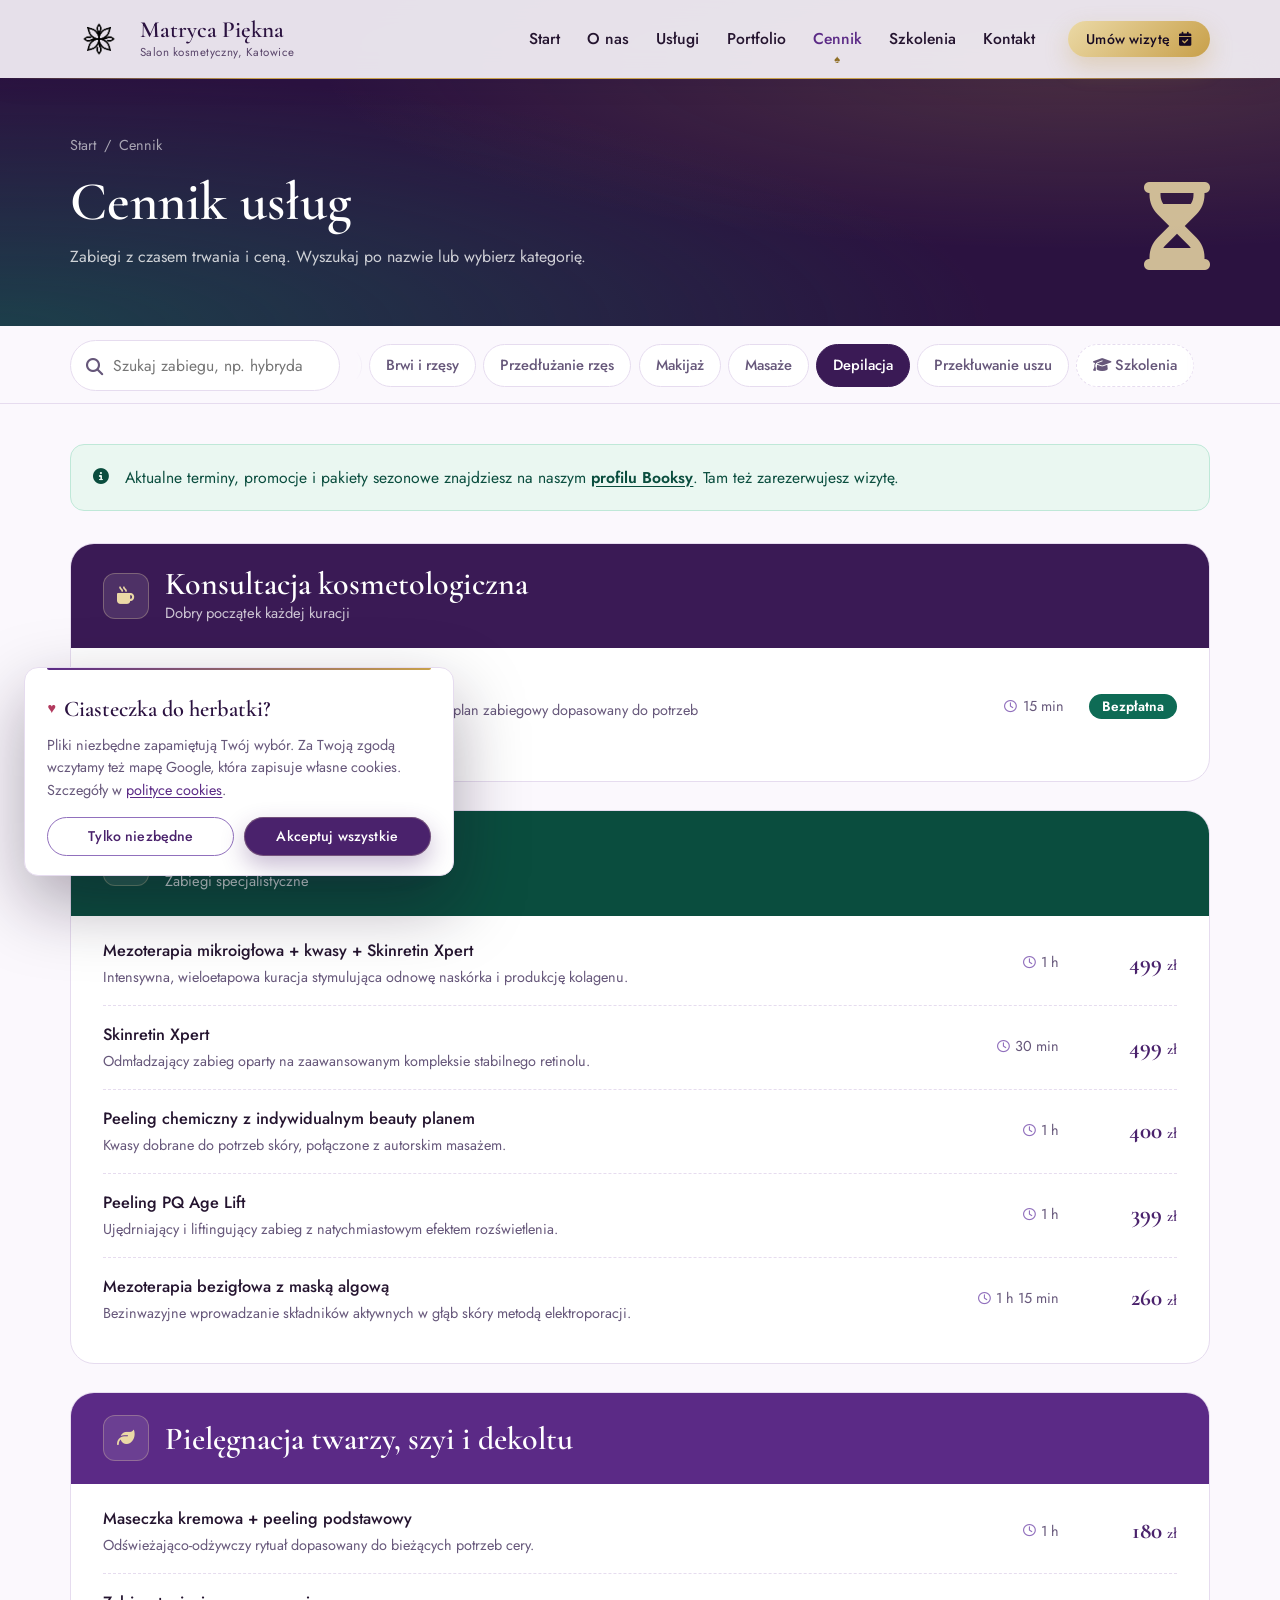
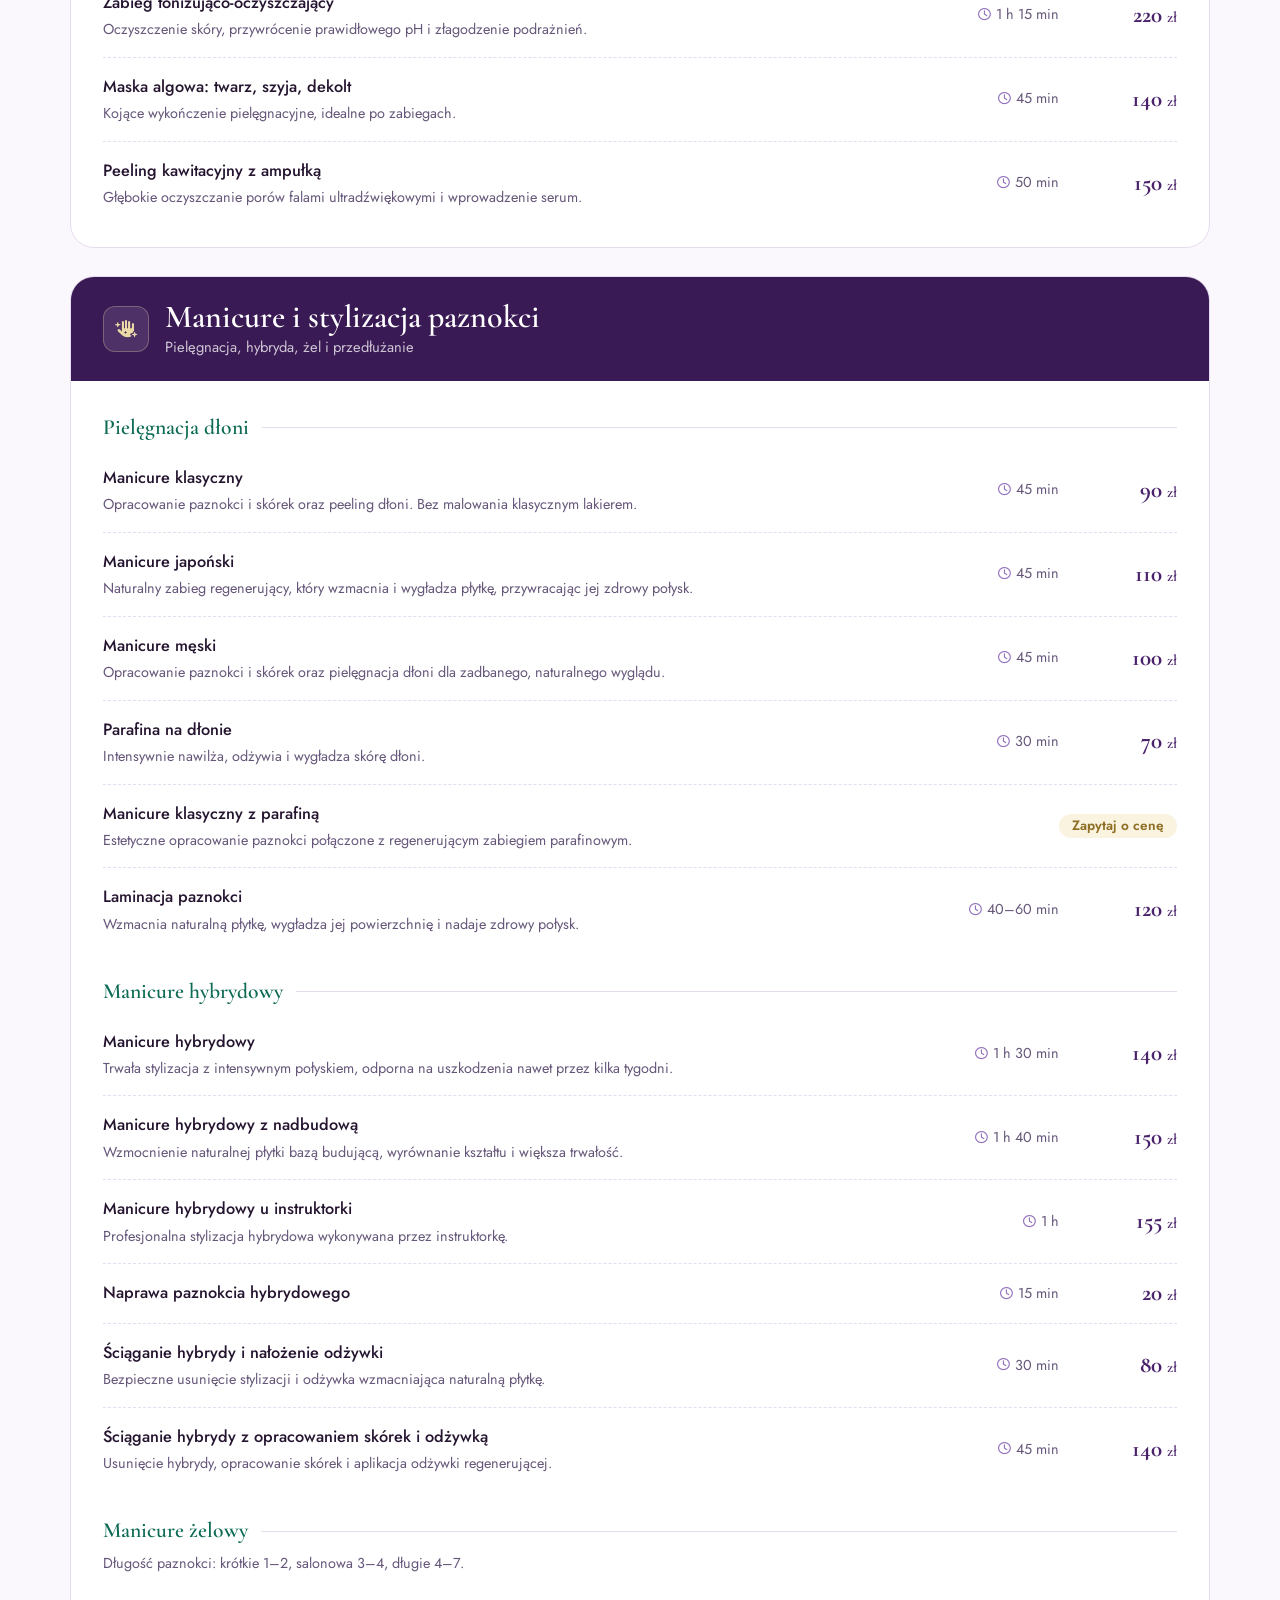
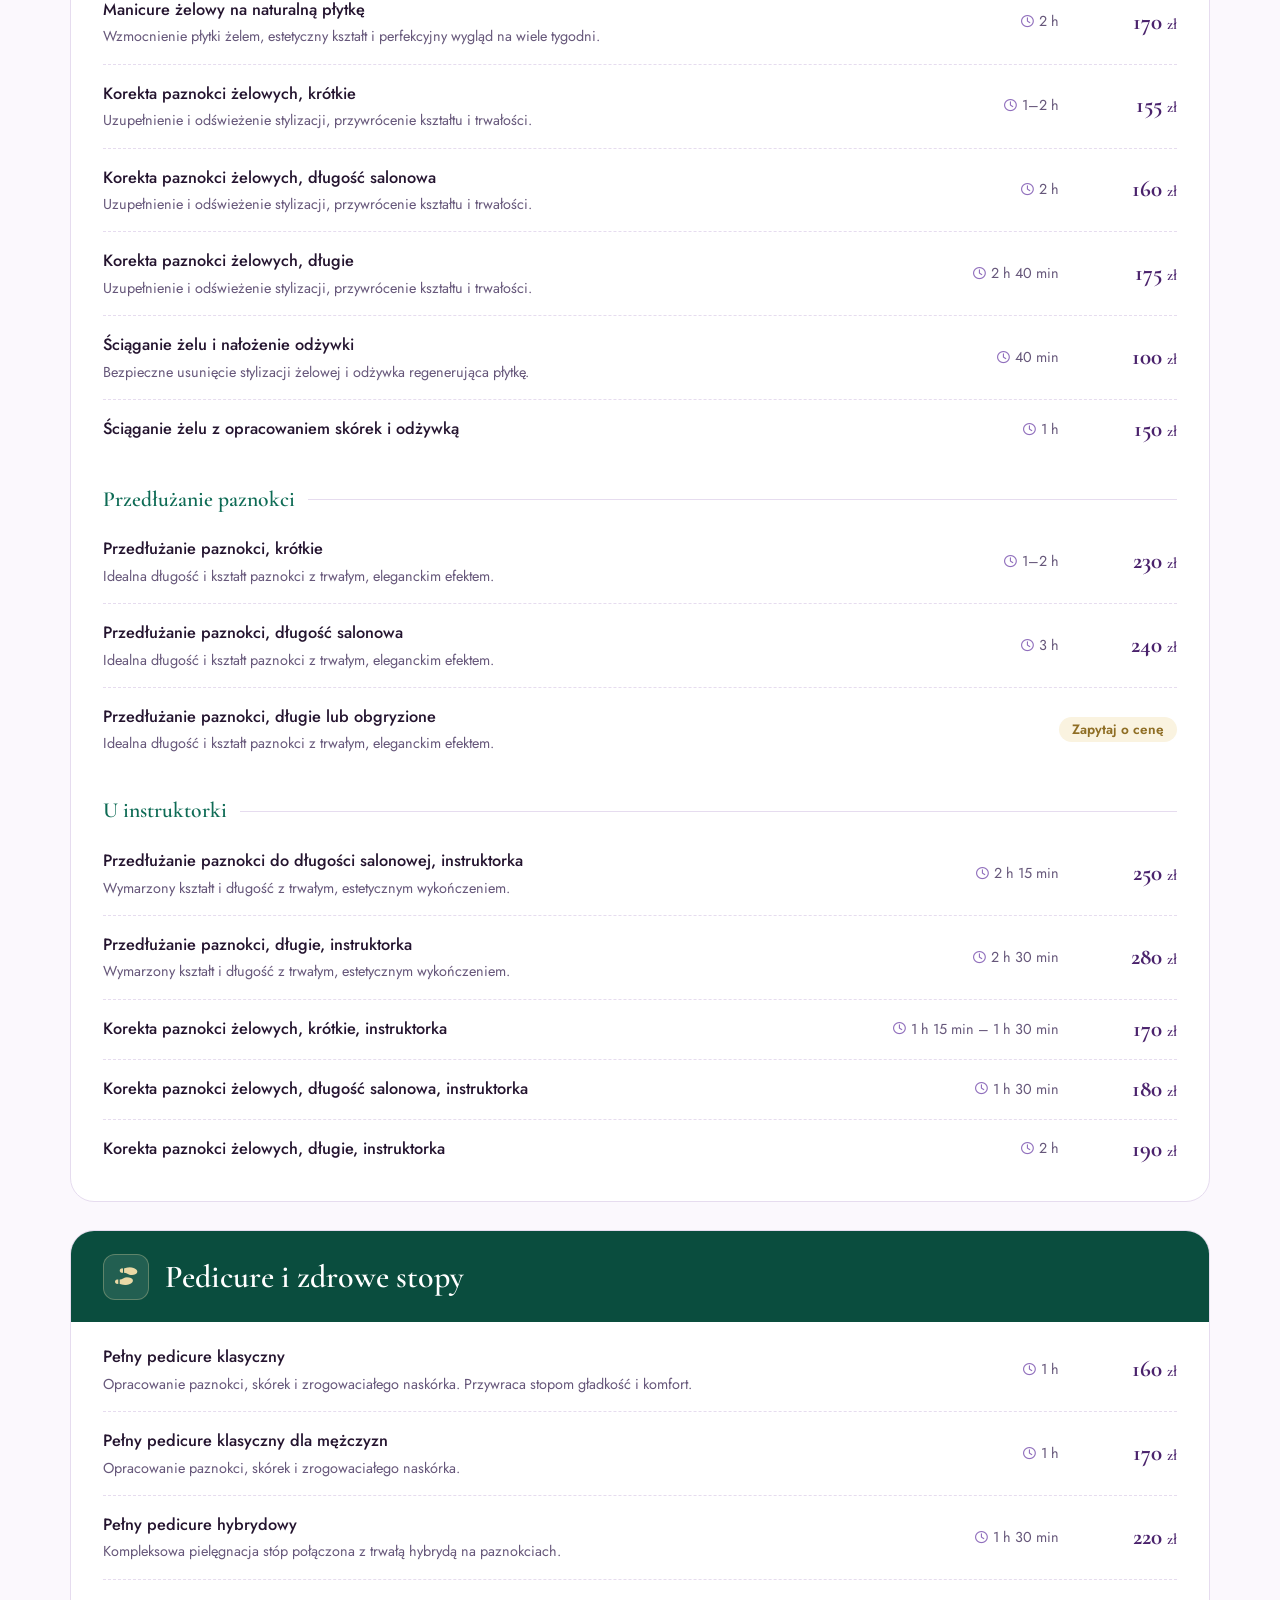
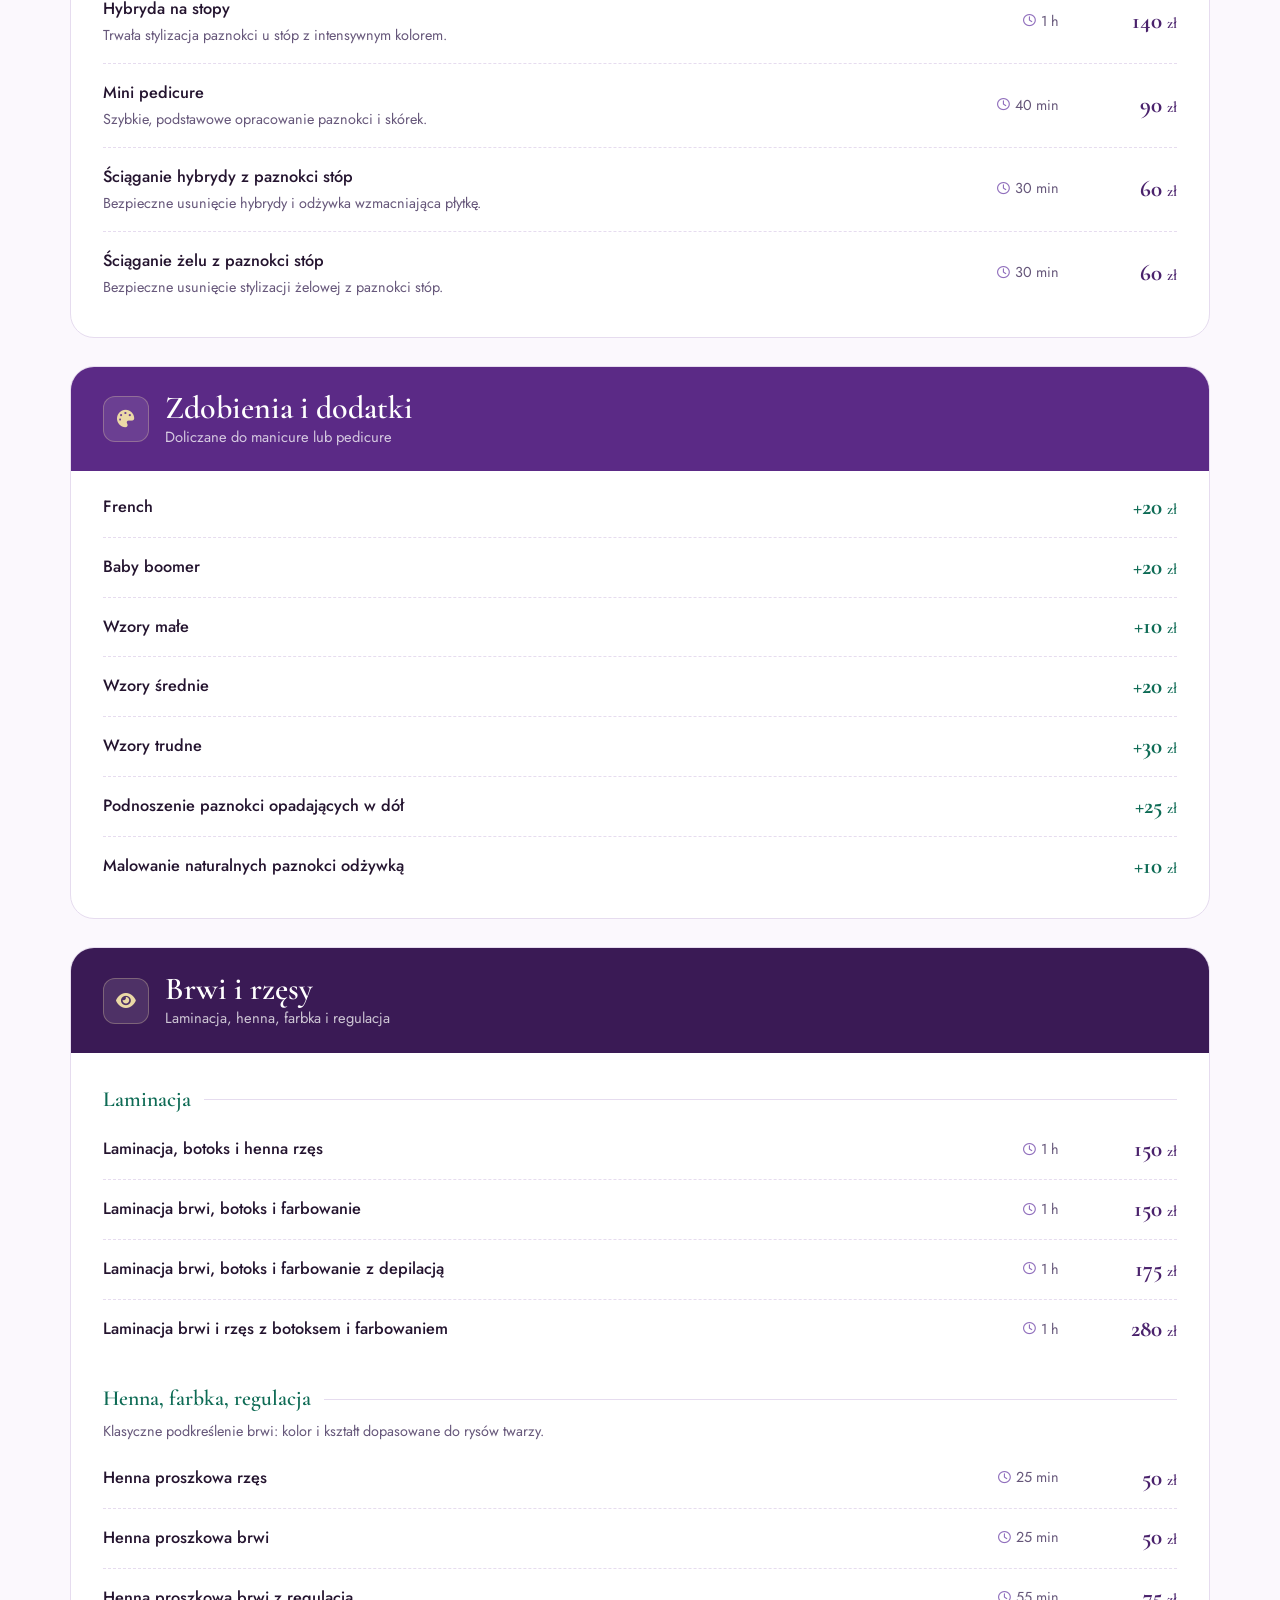
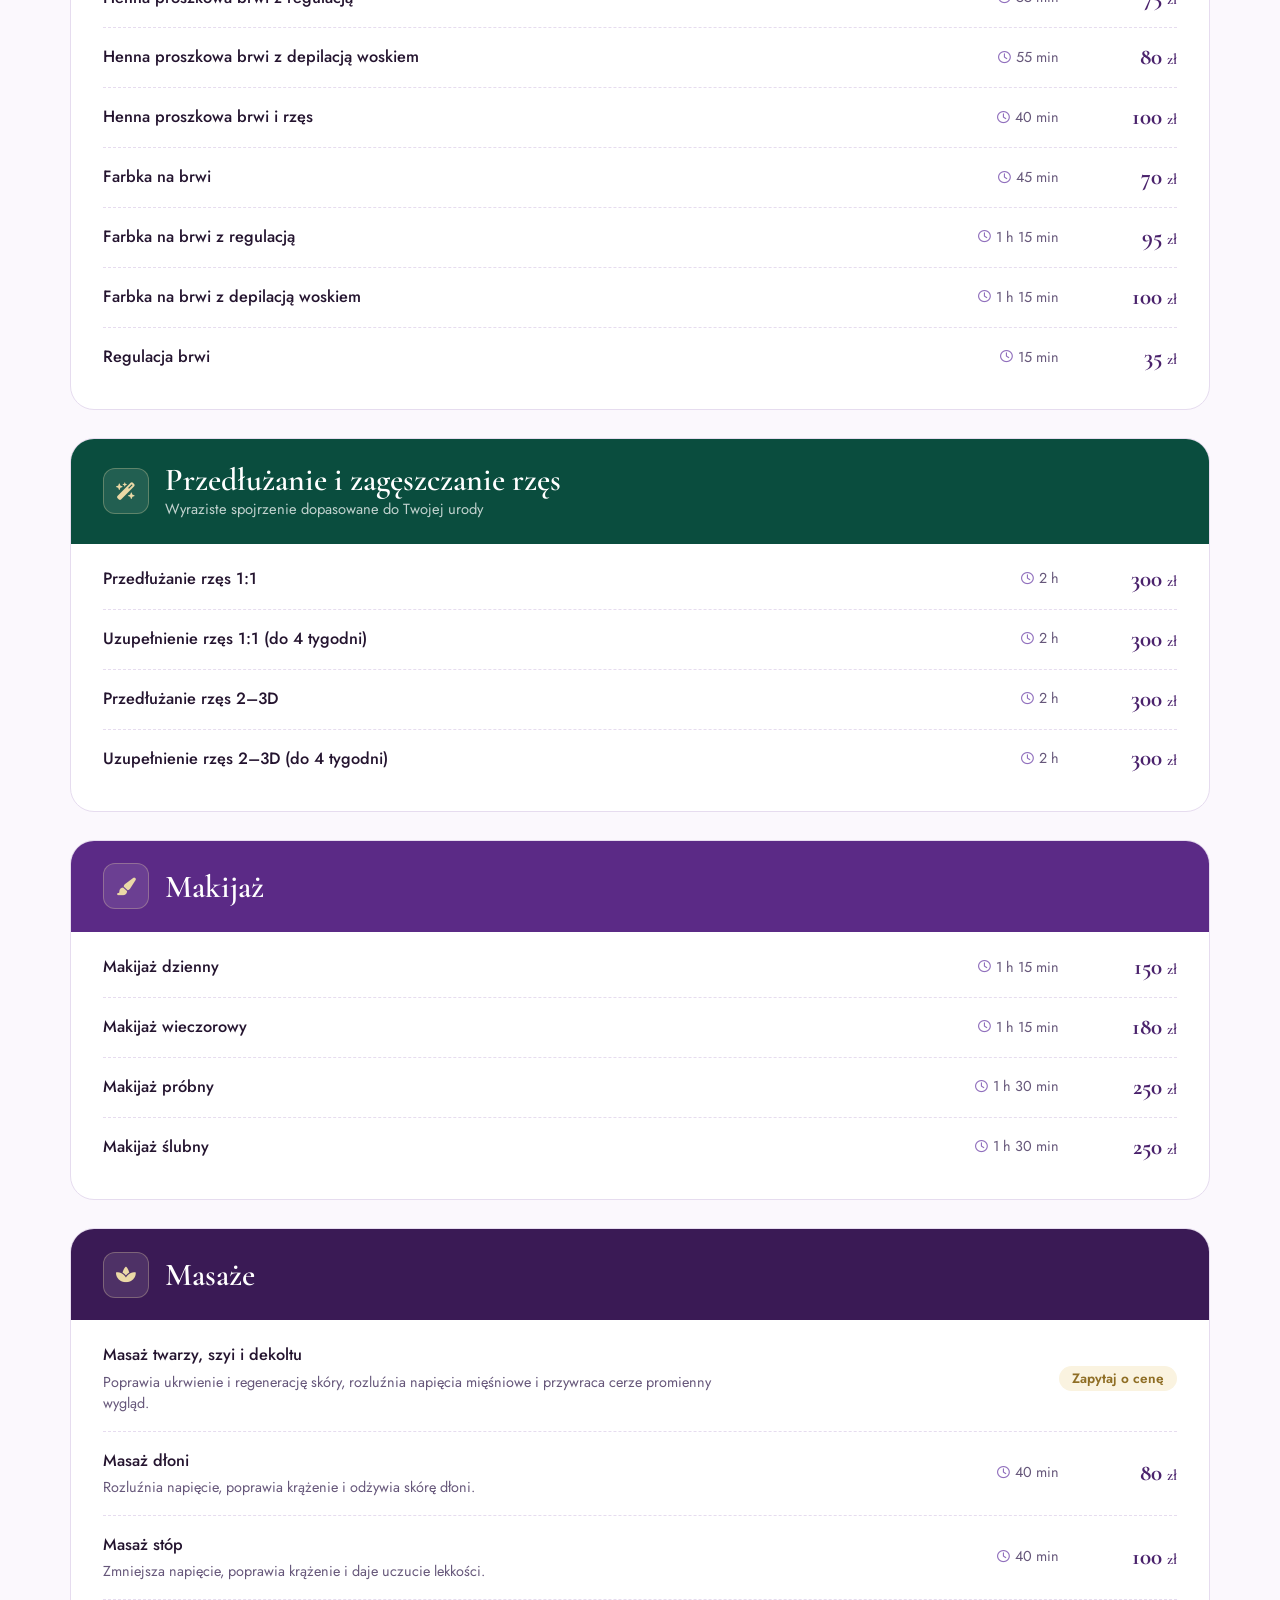
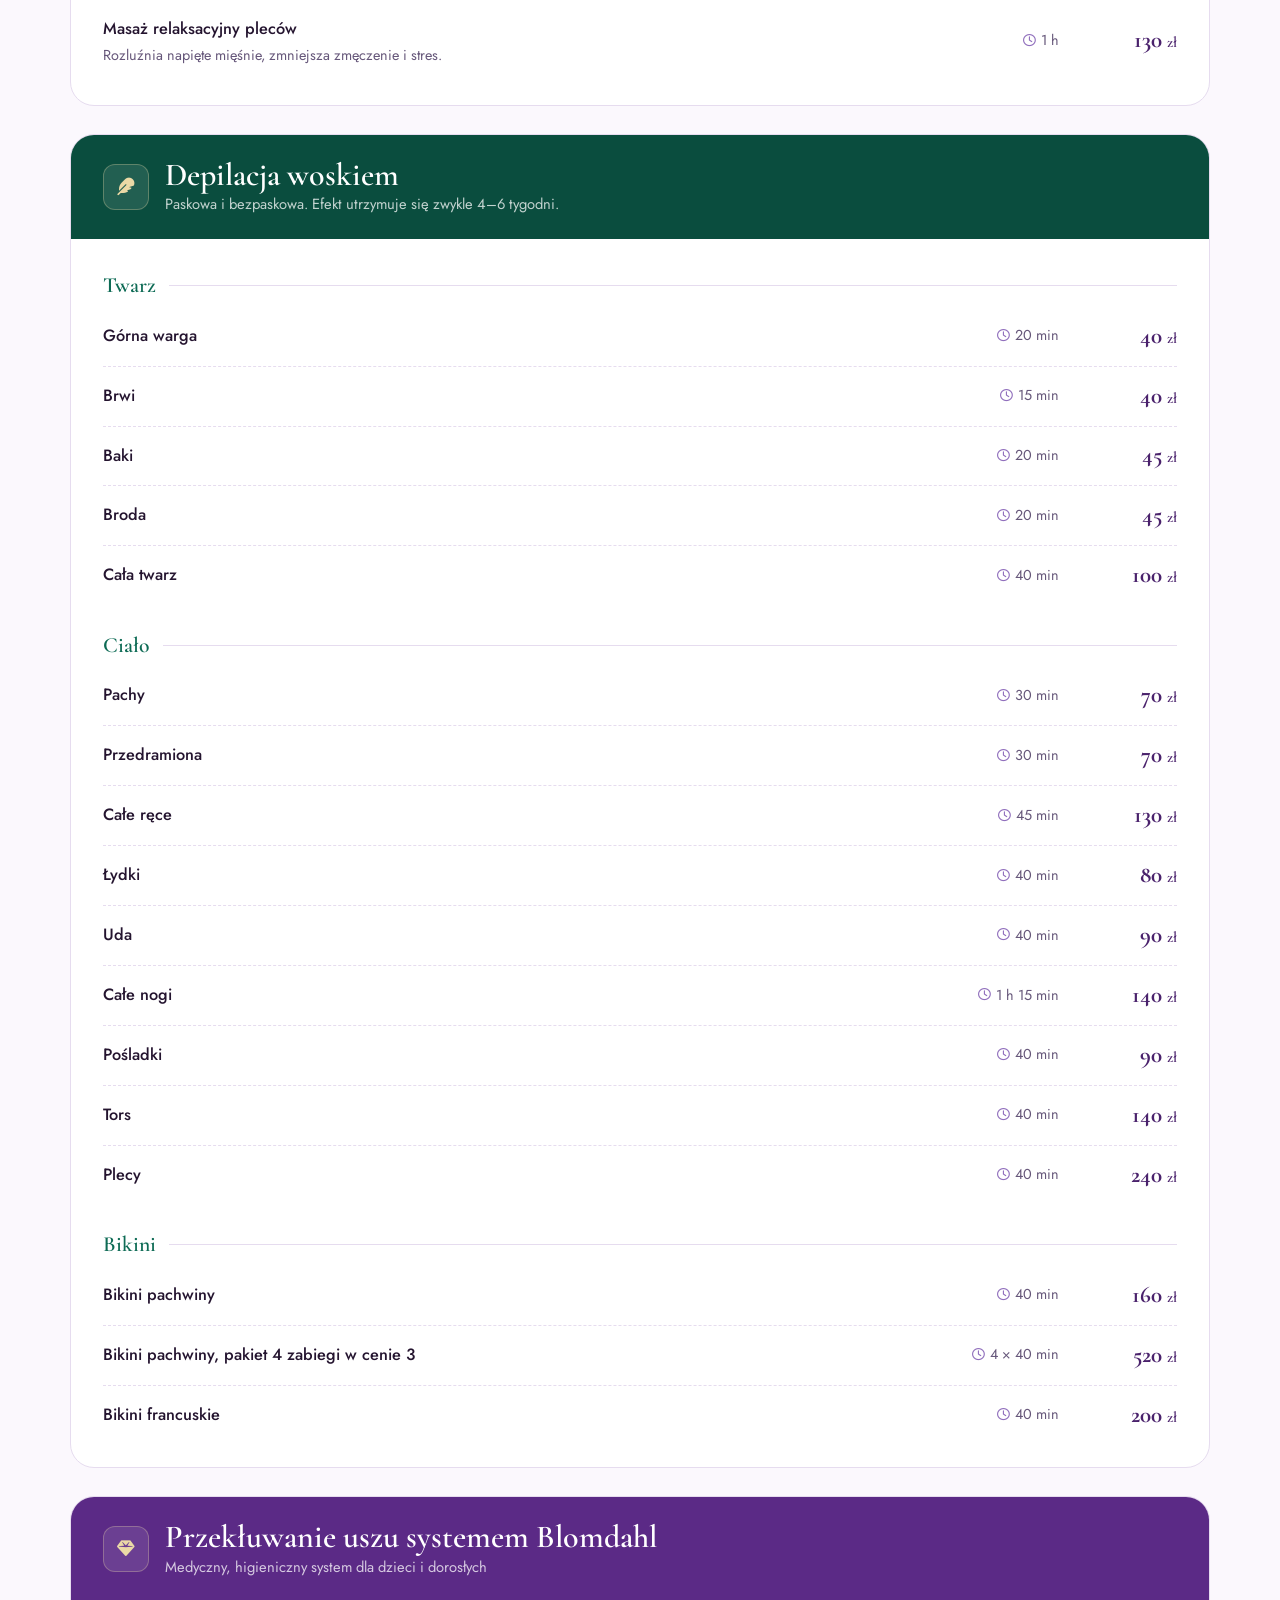
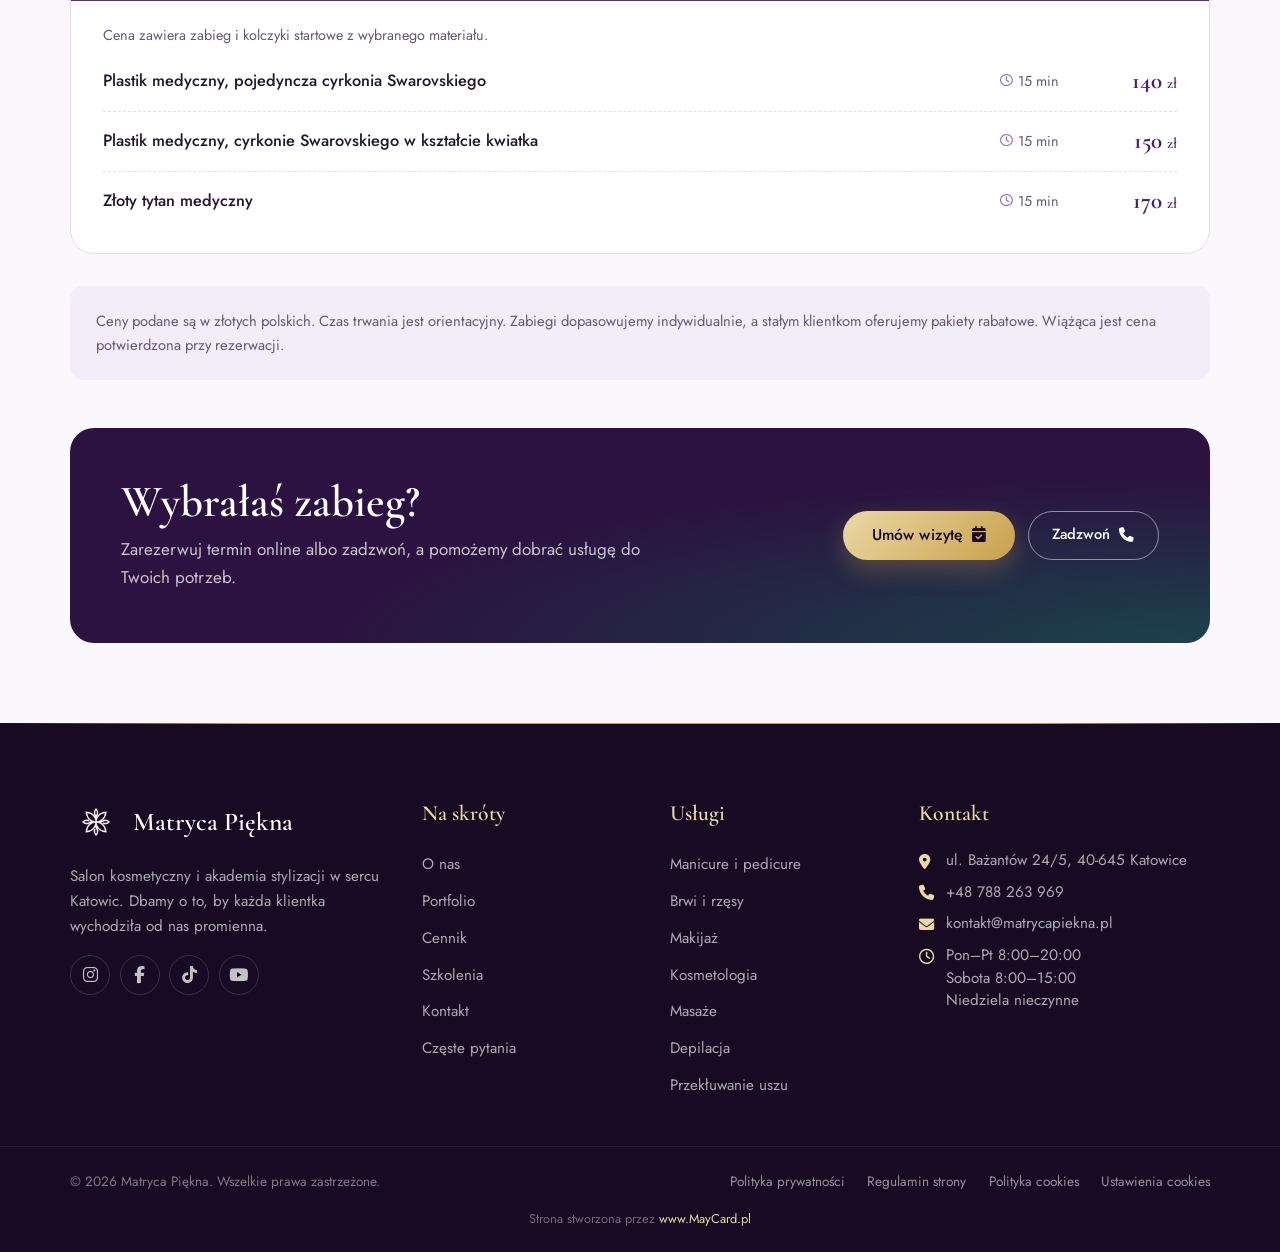
==== cennik.html @ a03ec47f "Add files via upload" ====
<!DOCTYPE html>
<html lang="pl">
<head>
  <meta charset="UTF-8">
  <meta name="viewport" content="width=device-width, initial-scale=1">
  <title>Cennik | Matryca Piękna, salon kosmetyczny Katowice</title>
  <meta name="description" content="Cennik Matrycy Piękna w Katowicach: manicure i pedicure, stylizacja paznokci, brwi i rzęsy, makijaż, kosmetologia, masaże, depilacja woskiem, przekłuwanie uszu Blomdahl.">
  <meta name="theme-color" content="#2b1240">

  <script>document.documentElement.classList.add('js');</script>

  <link rel="preconnect" href="https://fonts.googleapis.com">
  <link rel="preconnect" href="https://fonts.gstatic.com" crossorigin>
  <link href="https://fonts.googleapis.com/css2?family=Cormorant+Garamond:ital,wght@0,500;0,600;0,700;1,500;1,600&family=Jost:wght@400;500;600&display=swap" rel="stylesheet">
  <link rel="stylesheet" href="https://cdnjs.cloudflare.com/ajax/libs/font-awesome/6.5.1/css/all.min.css">
  <link rel="stylesheet" href="style.css">

  <link rel="icon" type="image/webp" href="wembp/logo_czarne_przegladarka.webp" media="(prefers-color-scheme: light)">
  <link rel="icon" type="image/webp" href="wembp/logo_biale_przegladarka.webp" media="(prefers-color-scheme: dark)">
</head>
<body class="page-inner">
  <a class="skip-link" href="#main">Przejdź do treści</a>

  <!-- ========== NAWIGACJA ========== -->
  <header class="site-header" id="siteHeader">
    <div class="nav">
      <a href="index.html" class="brand" aria-label="Matryca Piękna, strona główna">
        <span class="brand__logo">
          <img src="wembp/logo2.svg" alt="" class="logo-light" width="58" height="58">
          <img src="wembp/logo2_czarne.webp" alt="" class="logo-dark" width="58" height="58">
        </span>
        <span class="brand__name">Matryca Piękna<small>Salon kosmetyczny, Katowice</small></span>
      </a>

      <button class="nav-toggle" id="navToggle" type="button" aria-expanded="false" aria-controls="navMenu" aria-label="Otwórz menu">
        <span></span><span></span><span></span>
      </button>

      <nav class="nav-menu" id="navMenu" aria-label="Menu główne">
        <ul class="nav-links">
          <li><a href="index.html" class="nav-link">Start</a></li>
          <li><a href="index.html#about" class="nav-link">O nas</a></li>
          <li><a href="index.html#services" class="nav-link">Usługi</a></li>
          <li><a href="index.html#portfolio" class="nav-link">Portfolio</a></li>
          <li><a href="cennik.html" class="nav-link is-active" aria-current="page">Cennik</a></li>
          <li><a href="szkolenia.html" class="nav-link">Szkolenia</a></li>
          <li><a href="kontakt.html" class="nav-link">Kontakt</a></li>
        </ul>
        <a href="https://booksy.com/pl-pl/234844_matryca-piekna_salon-kosmetyczny_11597_katowice" target="_blank" rel="noopener" class="btn btn--gold btn--sm nav-cta">Umów wizytę <i class="fa-solid fa-calendar-check" aria-hidden="true"></i></a>
        <div class="nav-menu__extra">
          <p class="open-status open-status--menu" data-open-status aria-live="polite">Sprawdzam godziny otwarcia…</p>
          <p><i class="fa-regular fa-clock" aria-hidden="true"></i>Pon–Pt 8:00–20:00, sob. 8:00–15:00</p>
          <p><i class="fa-solid fa-phone" aria-hidden="true"></i><a href="tel:+48788263969">+48 788 263 969</a></p>
        </div>
      </nav>
    </div>
  </header>

  <main id="main">
    <!-- ========== NAGŁÓWEK ========== -->
    <section class="page-hero">
      <div class="container page-hero__inner">
        <div>
          <nav class="breadcrumbs" aria-label="Okruszki">
            <a href="index.html">Start</a><span aria-hidden="true">/</span><span>Cennik</span>
          </nav>
          <h1>Cennik usług</h1>
          <p>Zabiegi z czasem trwania i ceną. Wyszukaj po nazwie lub wybierz kategorię.</p>
        </div>
        <i class="fa-solid fa-hourglass-half page-hero__icon" aria-hidden="true"></i>
      </div>
    </section>

    <!-- ========== PASEK: WYSZUKIWARKA + KATEGORIE ========== -->
    <div class="price-toolbar">
      <div class="container price-toolbar__inner">
        <div class="price-search">
          <i class="fa-solid fa-magnifying-glass" aria-hidden="true"></i>
          <label for="priceSearch" class="visually-hidden">Szukaj zabiegu</label>
          <input type="search" id="priceSearch" placeholder="Szukaj zabiegu, np. hybryda" autocomplete="off">
        </div>
        <nav class="category-pills" aria-label="Kategorie cennika">
          <a href="#konsultacja" class="category-pill">Konsultacja</a>
          <a href="#kosmetologia" class="category-pill">Kosmetologia</a>
          <a href="#twarz" class="category-pill">Pielęgnacja twarzy</a>
          <a href="#manicure" class="category-pill">Manicure</a>
          <a href="#pedicure" class="category-pill">Pedicure</a>
          <a href="#dodatki" class="category-pill">Zdobienia</a>
          <a href="#lamination" class="category-pill">Brwi i rzęsy</a>
          <a href="#rzesy" class="category-pill">Przedłużanie rzęs</a>
          <a href="#makeup" class="category-pill">Makijaż</a>
          <a href="#spa" class="category-pill">Masaże</a>
          <a href="#depilation" class="category-pill">Depilacja</a>
          <a href="#piercing" class="category-pill">Przekłuwanie uszu</a>
          <a href="szkolenia.html" class="category-pill category-pill--link"><i class="fa-solid fa-graduation-cap" aria-hidden="true"></i> Szkolenia</a>
        </nav>
      </div>
    </div>

    <div class="container price-layout" data-pricelist>
      <p class="notice">
        <i class="fa-solid fa-circle-info" aria-hidden="true"></i>
        <span>Aktualne terminy, promocje i pakiety sezonowe znajdziesz na naszym <a href="https://booksy.com/pl-pl/234844_matryca-piekna_salon-kosmetyczny_11597_katowice" target="_blank" rel="noopener">profilu Booksy</a>. Tam też zarezerwujesz wizytę.</span>
      </p>

      <p class="price-results" id="priceResults" aria-live="polite" hidden></p>

      <!-- ── Konsultacja ── -->
      <section class="price-section" id="konsultacja" aria-labelledby="h-konsultacja">
        <header class="price-section__head">
          <span class="price-section__icon"><i class="fa-solid fa-mug-hot" aria-hidden="true"></i></span>
          <div>
            <h2 class="price-section__title" id="h-konsultacja">Konsultacja kosmetologiczna</h2>
            <p class="price-section__lead">Dobry początek każdej kuracji</p>
          </div>
        </header>
        <div class="price-section__body">
          <ul class="price-group">
            <li class="price-row">
              <div class="price-row__main">
                <p class="price-row__name">Konsultacja kosmetologiczna</p>
                <p class="price-row__desc">Indywidualna analiza skóry, dobór pielęgnacji domowej i plan zabiegowy dopasowany do potrzeb Twojej cery.</p>
              </div>
              <span class="price-row__time"><i class="fa-regular fa-clock" aria-hidden="true"></i>15 min</span>
              <span class="price-row__price price-row__price--free">Bezpłatna</span>
            </li>
          </ul>
        </div>
      </section>

      <!-- ── Kosmetologia (przeniesione z pricelist.html — sprawdź ceny) ── -->
      <section class="price-section" id="kosmetologia" aria-labelledby="h-kosmetologia">
        <header class="price-section__head">
          <span class="price-section__icon"><i class="fa-solid fa-flask" aria-hidden="true"></i></span>
          <div>
            <h2 class="price-section__title" id="h-kosmetologia">Kosmetologia</h2>
            <p class="price-section__lead">Zabiegi specjalistyczne</p>
          </div>
        </header>
        <div class="price-section__body">
          <ul class="price-group">
            <li class="price-row">
              <div class="price-row__main">
                <p class="price-row__name">Mezoterapia mikroigłowa + kwasy + Skinretin Xpert</p>
                <p class="price-row__desc">Intensywna, wieloetapowa kuracja stymulująca odnowę naskórka i produkcję kolagenu.</p>
              </div>
              <span class="price-row__time"><i class="fa-regular fa-clock" aria-hidden="true"></i>1 h</span>
              <span class="price-row__price">499 <small>zł</small></span>
            </li>
            <li class="price-row">
              <div class="price-row__main">
                <p class="price-row__name">Skinretin Xpert</p>
                <p class="price-row__desc">Odmładzający zabieg oparty na zaawansowanym kompleksie stabilnego retinolu.</p>
              </div>
              <span class="price-row__time"><i class="fa-regular fa-clock" aria-hidden="true"></i>30 min</span>
              <span class="price-row__price">499 <small>zł</small></span>
            </li>
            <li class="price-row">
              <div class="price-row__main">
                <p class="price-row__name">Peeling chemiczny z indywidualnym beauty planem</p>
                <p class="price-row__desc">Kwasy dobrane do potrzeb skóry, połączone z autorskim masażem.</p>
              </div>
              <span class="price-row__time"><i class="fa-regular fa-clock" aria-hidden="true"></i>1 h</span>
              <span class="price-row__price">400 <small>zł</small></span>
            </li>
            <li class="price-row">
              <div class="price-row__main">
                <p class="price-row__name">Peeling PQ Age Lift</p>
                <p class="price-row__desc">Ujędrniający i liftingujący zabieg z natychmiastowym efektem rozświetlenia.</p>
              </div>
              <span class="price-row__time"><i class="fa-regular fa-clock" aria-hidden="true"></i>1 h</span>
              <span class="price-row__price">399 <small>zł</small></span>
            </li>
            <li class="price-row">
              <div class="price-row__main">
                <p class="price-row__name">Mezoterapia bezigłowa z maską algową</p>
                <p class="price-row__desc">Bezinwazyjne wprowadzanie składników aktywnych w głąb skóry metodą elektroporacji.</p>
              </div>
              <span class="price-row__time"><i class="fa-regular fa-clock" aria-hidden="true"></i>1 h 15 min</span>
              <span class="price-row__price">260 <small>zł</small></span>
            </li>
          </ul>
        </div>
      </section>

      <!-- ── Pielęgnacja twarzy (przeniesione z pricelist.html — sprawdź ceny) ── -->
      <section class="price-section" id="twarz" aria-labelledby="h-twarz">
        <header class="price-section__head">
          <span class="price-section__icon"><i class="fa-solid fa-leaf" aria-hidden="true"></i></span>
          <div>
            <h2 class="price-section__title" id="h-twarz">Pielęgnacja twarzy, szyi i dekoltu</h2>
          </div>
        </header>
        <div class="price-section__body">
          <ul class="price-group">
            <li class="price-row">
              <div class="price-row__main">
                <p class="price-row__name">Maseczka kremowa + peeling podstawowy</p>
                <p class="price-row__desc">Odświeżająco-odżywczy rytuał dopasowany do bieżących potrzeb cery.</p>
              </div>
              <span class="price-row__time"><i class="fa-regular fa-clock" aria-hidden="true"></i>1 h</span>
              <span class="price-row__price">180 <small>zł</small></span>
            </li>
            <li class="price-row">
              <div class="price-row__main">
                <p class="price-row__name">Zabieg tonizująco-oczyszczający</p>
                <p class="price-row__desc">Oczyszczenie skóry, przywrócenie prawidłowego pH i złagodzenie podrażnień.</p>
              </div>
              <span class="price-row__time"><i class="fa-regular fa-clock" aria-hidden="true"></i>1 h 15 min</span>
              <span class="price-row__price">220 <small>zł</small></span>
            </li>
            <li class="price-row">
              <div class="price-row__main">
                <p class="price-row__name">Maska algowa: twarz, szyja, dekolt</p>
                <p class="price-row__desc">Kojące wykończenie pielęgnacyjne, idealne po zabiegach.</p>
              </div>
              <span class="price-row__time"><i class="fa-regular fa-clock" aria-hidden="true"></i>45 min</span>
              <span class="price-row__price">140 <small>zł</small></span>
            </li>
            <li class="price-row">
              <div class="price-row__main">
                <p class="price-row__name">Peeling kawitacyjny z ampułką</p>
                <p class="price-row__desc">Głębokie oczyszczanie porów falami ultradźwiękowymi i wprowadzenie serum.</p>
              </div>
              <span class="price-row__time"><i class="fa-regular fa-clock" aria-hidden="true"></i>50 min</span>
              <span class="price-row__price">150 <small>zł</small></span>
            </li>
          </ul>
        </div>
      </section>

      <!-- ── Manicure ── -->
      <section class="price-section" id="manicure" aria-labelledby="h-manicure">
        <header class="price-section__head">
          <span class="price-section__icon"><i class="fa-solid fa-hand-sparkles" aria-hidden="true"></i></span>
          <div>
            <h2 class="price-section__title" id="h-manicure">Manicure i stylizacja paznokci</h2>
            <p class="price-section__lead">Pielęgnacja, hybryda, żel i przedłużanie</p>
          </div>
        </header>
        <div class="price-section__body">
          <div class="price-group">
            <h3 class="price-subhead">Pielęgnacja dłoni</h3>
            <ul>
              <li class="price-row">
                <div class="price-row__main">
                  <p class="price-row__name">Manicure klasyczny</p>
                  <p class="price-row__desc">Opracowanie paznokci i skórek oraz peeling dłoni. Bez malowania klasycznym lakierem.</p>
                </div>
                <span class="price-row__time"><i class="fa-regular fa-clock" aria-hidden="true"></i>45 min</span>
                <span class="price-row__price">90 <small>zł</small></span>
              </li>
              <li class="price-row">
                <div class="price-row__main">
                  <p class="price-row__name">Manicure japoński</p>
                  <p class="price-row__desc">Naturalny zabieg regenerujący, który wzmacnia i wygładza płytkę, przywracając jej zdrowy połysk.</p>
                </div>
                <span class="price-row__time"><i class="fa-regular fa-clock" aria-hidden="true"></i>45 min</span>
                <span class="price-row__price">110 <small>zł</small></span>
              </li>
              <li class="price-row">
                <div class="price-row__main">
                  <p class="price-row__name">Manicure męski</p>
                  <p class="price-row__desc">Opracowanie paznokci i skórek oraz pielęgnacja dłoni dla zadbanego, naturalnego wyglądu.</p>
                </div>
                <span class="price-row__time"><i class="fa-regular fa-clock" aria-hidden="true"></i>45 min</span>
                <span class="price-row__price">100 <small>zł</small></span>
              </li>
              <li class="price-row">
                <div class="price-row__main">
                  <p class="price-row__name">Parafina na dłonie</p>
                  <p class="price-row__desc">Intensywnie nawilża, odżywia i wygładza skórę dłoni.</p>
                </div>
                <span class="price-row__time"><i class="fa-regular fa-clock" aria-hidden="true"></i>30 min</span>
                <span class="price-row__price">70 <small>zł</small></span>
              </li>
              <li class="price-row">
                <div class="price-row__main">
                  <p class="price-row__name">Manicure klasyczny z parafiną</p>
                  <p class="price-row__desc">Estetyczne opracowanie paznokci połączone z regenerującym zabiegiem parafinowym.</p>
                </div>
                <span class="price-row__time"></span>
                <!-- TODO: uzupełnij cenę i czas -->
                <span class="price-row__price price-row__price--ask">Zapytaj o cenę</span>
              </li>
              <li class="price-row">
                <div class="price-row__main">
                  <p class="price-row__name">Laminacja paznokci</p>
                  <p class="price-row__desc">Wzmacnia naturalną płytkę, wygładza jej powierzchnię i nadaje zdrowy połysk.</p>
                </div>
                <span class="price-row__time"><i class="fa-regular fa-clock" aria-hidden="true"></i>40–60 min</span>
                <span class="price-row__price">120 <small>zł</small></span>
              </li>
            </ul>
          </div>

          <div class="price-group">
            <h3 class="price-subhead">Manicure hybrydowy</h3>
            <ul>
              <li class="price-row">
                <div class="price-row__main">
                  <p class="price-row__name">Manicure hybrydowy</p>
                  <p class="price-row__desc">Trwała stylizacja z intensywnym połyskiem, odporna na uszkodzenia nawet przez kilka tygodni.</p>
                </div>
                <span class="price-row__time"><i class="fa-regular fa-clock" aria-hidden="true"></i>1 h 30 min</span>
                <span class="price-row__price">140 <small>zł</small></span>
              </li>
              <li class="price-row">
                <div class="price-row__main">
                  <p class="price-row__name">Manicure hybrydowy z nadbudową</p>
                  <p class="price-row__desc">Wzmocnienie naturalnej płytki bazą budującą, wyrównanie kształtu i większa trwałość.</p>
                </div>
                <span class="price-row__time"><i class="fa-regular fa-clock" aria-hidden="true"></i>1 h 40 min</span>
                <span class="price-row__price">150 <small>zł</small></span>
              </li>
              <li class="price-row">
                <div class="price-row__main">
                  <p class="price-row__name">Manicure hybrydowy u instruktorki</p>
                  <p class="price-row__desc">Profesjonalna stylizacja hybrydowa wykonywana przez instruktorkę.</p>
                </div>
                <span class="price-row__time"><i class="fa-regular fa-clock" aria-hidden="true"></i>1 h</span>
                <span class="price-row__price">155 <small>zł</small></span>
              </li>
              <li class="price-row">
                <div class="price-row__main">
                  <p class="price-row__name">Naprawa paznokcia hybrydowego</p>
                </div>
                <span class="price-row__time"><i class="fa-regular fa-clock" aria-hidden="true"></i>15 min</span>
                <span class="price-row__price">20 <small>zł</small></span>
              </li>
              <li class="price-row">
                <div class="price-row__main">
                  <p class="price-row__name">Ściąganie hybrydy i nałożenie odżywki</p>
                  <p class="price-row__desc">Bezpieczne usunięcie stylizacji i odżywka wzmacniająca naturalną płytkę.</p>
                </div>
                <span class="price-row__time"><i class="fa-regular fa-clock" aria-hidden="true"></i>30 min</span>
                <span class="price-row__price">80 <small>zł</small></span>
              </li>
              <li class="price-row">
                <div class="price-row__main">
                  <p class="price-row__name">Ściąganie hybrydy z opracowaniem skórek i odżywką</p>
                  <p class="price-row__desc">Usunięcie hybrydy, opracowanie skórek i aplikacja odżywki regenerującej.</p>
                </div>
                <span class="price-row__time"><i class="fa-regular fa-clock" aria-hidden="true"></i>45 min</span>
                <span class="price-row__price">140 <small>zł</small></span>
              </li>
            </ul>
          </div>

          <div class="price-group">
            <h3 class="price-subhead">Manicure żelowy</h3>
            <p class="price-subnote">Długość paznokci: krótkie 1–2, salonowa 3–4, długie 4–7.</p>
            <ul>
              <li class="price-row">
                <div class="price-row__main">
                  <p class="price-row__name">Manicure żelowy na naturalną płytkę</p>
                  <p class="price-row__desc">Wzmocnienie płytki żelem, estetyczny kształt i perfekcyjny wygląd na wiele tygodni.</p>
                </div>
                <span class="price-row__time"><i class="fa-regular fa-clock" aria-hidden="true"></i>2 h</span>
                <span class="price-row__price">170 <small>zł</small></span>
              </li>
              <li class="price-row">
                <div class="price-row__main">
                  <p class="price-row__name">Korekta paznokci żelowych, krótkie</p>
                  <p class="price-row__desc">Uzupełnienie i odświeżenie stylizacji, przywrócenie kształtu i trwałości.</p>
                </div>
                <span class="price-row__time"><i class="fa-regular fa-clock" aria-hidden="true"></i>1–2 h</span>
                <span class="price-row__price">155 <small>zł</small></span>
              </li>
              <li class="price-row">
                <div class="price-row__main">
                  <p class="price-row__name">Korekta paznokci żelowych, długość salonowa</p>
                  <p class="price-row__desc">Uzupełnienie i odświeżenie stylizacji, przywrócenie kształtu i trwałości.</p>
                </div>
                <span class="price-row__time"><i class="fa-regular fa-clock" aria-hidden="true"></i>2 h</span>
                <span class="price-row__price">160 <small>zł</small></span>
              </li>
              <li class="price-row">
                <div class="price-row__main">
                  <p class="price-row__name">Korekta paznokci żelowych, długie</p>
                  <p class="price-row__desc">Uzupełnienie i odświeżenie stylizacji, przywrócenie kształtu i trwałości.</p>
                </div>
                <span class="price-row__time"><i class="fa-regular fa-clock" aria-hidden="true"></i>2 h 40 min</span>
                <span class="price-row__price">175 <small>zł</small></span>
              </li>
              <li class="price-row">
                <div class="price-row__main">
                  <p class="price-row__name">Ściąganie żelu i nałożenie odżywki</p>
                  <p class="price-row__desc">Bezpieczne usunięcie stylizacji żelowej i odżywka regenerująca płytkę.</p>
                </div>
                <span class="price-row__time"><i class="fa-regular fa-clock" aria-hidden="true"></i>40 min</span>
                <span class="price-row__price">100 <small>zł</small></span>
              </li>
              <li class="price-row">
                <div class="price-row__main">
                  <p class="price-row__name">Ściąganie żelu z opracowaniem skórek i odżywką</p>
                </div>
                <span class="price-row__time"><i class="fa-regular fa-clock" aria-hidden="true"></i>1 h</span>
                <span class="price-row__price">150 <small>zł</small></span>
              </li>
            </ul>
          </div>

          <div class="price-group">
            <h3 class="price-subhead">Przedłużanie paznokci</h3>
            <ul>
              <li class="price-row">
                <div class="price-row__main">
                  <p class="price-row__name">Przedłużanie paznokci, krótkie</p>
                  <p class="price-row__desc">Idealna długość i kształt paznokci z trwałym, eleganckim efektem.</p>
                </div>
                <span class="price-row__time"><i class="fa-regular fa-clock" aria-hidden="true"></i>1–2 h</span>
                <span class="price-row__price">230 <small>zł</small></span>
              </li>
              <li class="price-row">
                <div class="price-row__main">
                  <p class="price-row__name">Przedłużanie paznokci, długość salonowa</p>
                  <p class="price-row__desc">Idealna długość i kształt paznokci z trwałym, eleganckim efektem.</p>
                </div>
                <span class="price-row__time"><i class="fa-regular fa-clock" aria-hidden="true"></i>3 h</span>
                <span class="price-row__price">240 <small>zł</small></span>
              </li>
              <li class="price-row">
                <div class="price-row__main">
                  <p class="price-row__name">Przedłużanie paznokci, długie lub obgryzione</p>
                  <p class="price-row__desc">Idealna długość i kształt paznokci z trwałym, eleganckim efektem.</p>
                </div>
                <span class="price-row__time"></span>
                <!-- TODO: uzupełnij cenę i czas -->
                <span class="price-row__price price-row__price--ask">Zapytaj o cenę</span>
              </li>
            </ul>
          </div>

          <div class="price-group">
            <h3 class="price-subhead">U instruktorki</h3>
            <ul>
              <li class="price-row">
                <div class="price-row__main">
                  <p class="price-row__name">Przedłużanie paznokci do długości salonowej, instruktorka</p>
                  <p class="price-row__desc">Wymarzony kształt i długość z trwałym, estetycznym wykończeniem.</p>
                </div>
                <span class="price-row__time"><i class="fa-regular fa-clock" aria-hidden="true"></i>2 h 15 min</span>
                <span class="price-row__price">250 <small>zł</small></span>
              </li>
              <li class="price-row">
                <div class="price-row__main">
                  <p class="price-row__name">Przedłużanie paznokci, długie, instruktorka</p>
                  <p class="price-row__desc">Wymarzony kształt i długość z trwałym, estetycznym wykończeniem.</p>
                </div>
                <span class="price-row__time"><i class="fa-regular fa-clock" aria-hidden="true"></i>2 h 30 min</span>
                <span class="price-row__price">280 <small>zł</small></span>
              </li>
              <li class="price-row">
                <div class="price-row__main">
                  <p class="price-row__name">Korekta paznokci żelowych, krótkie, instruktorka</p>
                </div>
                <span class="price-row__time"><i class="fa-regular fa-clock" aria-hidden="true"></i>1 h 15 min – 1 h 30 min</span>
                <span class="price-row__price">170 <small>zł</small></span>
              </li>
              <li class="price-row">
                <div class="price-row__main">
                  <p class="price-row__name">Korekta paznokci żelowych, długość salonowa, instruktorka</p>
                </div>
                <span class="price-row__time"><i class="fa-regular fa-clock" aria-hidden="true"></i>1 h 30 min</span>
                <span class="price-row__price">180 <small>zł</small></span>
              </li>
              <li class="price-row">
                <div class="price-row__main">
                  <p class="price-row__name">Korekta paznokci żelowych, długie, instruktorka</p>
                </div>
                <span class="price-row__time"><i class="fa-regular fa-clock" aria-hidden="true"></i>2 h</span>
                <span class="price-row__price">190 <small>zł</small></span>
              </li>
            </ul>
          </div>
        </div>
      </section>

      <!-- ── Pedicure ── -->
      <section class="price-section" id="pedicure" aria-labelledby="h-pedicure">
        <header class="price-section__head">
          <span class="price-section__icon"><i class="fa-solid fa-shoe-prints" aria-hidden="true"></i></span>
          <div>
            <h2 class="price-section__title" id="h-pedicure">Pedicure i zdrowe stopy</h2>
          </div>
        </header>
        <div class="price-section__body">
          <ul class="price-group">
            <li class="price-row">
              <div class="price-row__main">
                <p class="price-row__name">Pełny pedicure klasyczny</p>
                <p class="price-row__desc">Opracowanie paznokci, skórek i zrogowaciałego naskórka. Przywraca stopom gładkość i komfort.</p>
              </div>
              <span class="price-row__time"><i class="fa-regular fa-clock" aria-hidden="true"></i>1 h</span>
              <span class="price-row__price">160 <small>zł</small></span>
            </li>
            <li class="price-row">
              <div class="price-row__main">
                <p class="price-row__name">Pełny pedicure klasyczny dla mężczyzn</p>
                <p class="price-row__desc">Opracowanie paznokci, skórek i zrogowaciałego naskórka.</p>
              </div>
              <span class="price-row__time"><i class="fa-regular fa-clock" aria-hidden="true"></i>1 h</span>
              <span class="price-row__price">170 <small>zł</small></span>
            </li>
            <li class="price-row">
              <div class="price-row__main">
                <p class="price-row__name">Pełny pedicure hybrydowy</p>
                <p class="price-row__desc">Kompleksowa pielęgnacja stóp połączona z trwałą hybrydą na paznokciach.</p>
              </div>
              <span class="price-row__time"><i class="fa-regular fa-clock" aria-hidden="true"></i>1 h 30 min</span>
              <span class="price-row__price">220 <small>zł</small></span>
            </li>
            <li class="price-row">
              <div class="price-row__main">
                <p class="price-row__name">Hybryda na stopy</p>
                <p class="price-row__desc">Trwała stylizacja paznokci u stóp z intensywnym kolorem.</p>
              </div>
              <span class="price-row__time"><i class="fa-regular fa-clock" aria-hidden="true"></i>1 h</span>
              <span class="price-row__price">140 <small>zł</small></span>
            </li>
            <li class="price-row">
              <div class="price-row__main">
                <p class="price-row__name">Mini pedicure</p>
                <p class="price-row__desc">Szybkie, podstawowe opracowanie paznokci i skórek.</p>
              </div>
              <span class="price-row__time"><i class="fa-regular fa-clock" aria-hidden="true"></i>40 min</span>
              <span class="price-row__price">90 <small>zł</small></span>
            </li>
            <li class="price-row">
              <div class="price-row__main">
                <p class="price-row__name">Ściąganie hybrydy z paznokci stóp</p>
                <p class="price-row__desc">Bezpieczne usunięcie hybrydy i odżywka wzmacniająca płytkę.</p>
              </div>
              <span class="price-row__time"><i class="fa-regular fa-clock" aria-hidden="true"></i>30 min</span>
              <span class="price-row__price">60 <small>zł</small></span>
            </li>
            <li class="price-row">
              <div class="price-row__main">
                <p class="price-row__name">Ściąganie żelu z paznokci stóp</p>
                <p class="price-row__desc">Bezpieczne usunięcie stylizacji żelowej z paznokci stóp.</p>
              </div>
              <span class="price-row__time"><i class="fa-regular fa-clock" aria-hidden="true"></i>30 min</span>
              <span class="price-row__price">60 <small>zł</small></span>
            </li>
          </ul>
        </div>
      </section>

      <!-- ── Dodatki ── -->
      <section class="price-section" id="dodatki" aria-labelledby="h-dodatki">
        <header class="price-section__head">
          <span class="price-section__icon"><i class="fa-solid fa-palette" aria-hidden="true"></i></span>
          <div>
            <h2 class="price-section__title" id="h-dodatki">Zdobienia i dodatki</h2>
            <p class="price-section__lead">Doliczane do manicure lub pedicure</p>
          </div>
        </header>
        <div class="price-section__body">
          <ul class="price-group">
            <li class="price-row"><div class="price-row__main"><p class="price-row__name">French</p></div><span class="price-row__time"></span><span class="price-row__price price-row__price--addon">+20 <small>zł</small></span></li>
            <li class="price-row"><div class="price-row__main"><p class="price-row__name">Baby boomer</p></div><span class="price-row__time"></span><span class="price-row__price price-row__price--addon">+20 <small>zł</small></span></li>
            <li class="price-row"><div class="price-row__main"><p class="price-row__name">Wzory małe</p></div><span class="price-row__time"></span><span class="price-row__price price-row__price--addon">+10 <small>zł</small></span></li>
            <li class="price-row"><div class="price-row__main"><p class="price-row__name">Wzory średnie</p></div><span class="price-row__time"></span><span class="price-row__price price-row__price--addon">+20 <small>zł</small></span></li>
            <li class="price-row"><div class="price-row__main"><p class="price-row__name">Wzory trudne</p></div><span class="price-row__time"></span><span class="price-row__price price-row__price--addon">+30 <small>zł</small></span></li>
            <li class="price-row"><div class="price-row__main"><p class="price-row__name">Podnoszenie paznokci opadających w dół</p></div><span class="price-row__time"></span><span class="price-row__price price-row__price--addon">+25 <small>zł</small></span></li>
            <li class="price-row"><div class="price-row__main"><p class="price-row__name">Malowanie naturalnych paznokci odżywką</p></div><span class="price-row__time"></span><span class="price-row__price price-row__price--addon">+10 <small>zł</small></span></li>
          </ul>
        </div>
      </section>

      <!-- ── Brwi i rzęsy ── -->
      <section class="price-section" id="lamination" aria-labelledby="h-lamination">
        <header class="price-section__head">
          <span class="price-section__icon"><i class="fa-solid fa-eye" aria-hidden="true"></i></span>
          <div>
            <h2 class="price-section__title" id="h-lamination">Brwi i rzęsy</h2>
            <p class="price-section__lead">Laminacja, henna, farbka i regulacja</p>
          </div>
        </header>
        <div class="price-section__body">
          <div class="price-group">
            <h3 class="price-subhead">Laminacja</h3>
            <ul>
              <li class="price-row">
                <div class="price-row__main"><p class="price-row__name">Laminacja, botoks i henna rzęs</p></div>
                <span class="price-row__time"><i class="fa-regular fa-clock" aria-hidden="true"></i>1 h</span>
                <span class="price-row__price">150 <small>zł</small></span>
              </li>
              <li class="price-row">
                <div class="price-row__main"><p class="price-row__name">Laminacja brwi, botoks i farbowanie</p></div>
                <span class="price-row__time"><i class="fa-regular fa-clock" aria-hidden="true"></i>1 h</span>
                <span class="price-row__price">150 <small>zł</small></span>
              </li>
              <li class="price-row">
                <div class="price-row__main"><p class="price-row__name">Laminacja brwi, botoks i farbowanie z depilacją</p></div>
                <span class="price-row__time"><i class="fa-regular fa-clock" aria-hidden="true"></i>1 h</span>
                <span class="price-row__price">175 <small>zł</small></span>
              </li>
              <li class="price-row">
                <div class="price-row__main"><p class="price-row__name">Laminacja brwi i rzęs z botoksem i farbowaniem</p></div>
                <span class="price-row__time"><i class="fa-regular fa-clock" aria-hidden="true"></i>1 h</span>
                <span class="price-row__price">280 <small>zł</small></span>
              </li>
            </ul>
          </div>

          <div class="price-group">
            <h3 class="price-subhead">Henna, farbka, regulacja</h3>
            <p class="price-subnote">Klasyczne podkreślenie brwi: kolor i kształt dopasowane do rysów twarzy.</p>
            <ul>
              <li class="price-row">
                <div class="price-row__main"><p class="price-row__name">Henna proszkowa rzęs</p></div>
                <span class="price-row__time"><i class="fa-regular fa-clock" aria-hidden="true"></i>25 min</span>
                <span class="price-row__price">50 <small>zł</small></span>
              </li>
              <li class="price-row">
                <div class="price-row__main"><p class="price-row__name">Henna proszkowa brwi</p></div>
                <span class="price-row__time"><i class="fa-regular fa-clock" aria-hidden="true"></i>25 min</span>
                <span class="price-row__price">50 <small>zł</small></span>
              </li>
              <li class="price-row">
                <div class="price-row__main"><p class="price-row__name">Henna proszkowa brwi z regulacją</p></div>
                <span class="price-row__time"><i class="fa-regular fa-clock" aria-hidden="true"></i>55 min</span>
                <span class="price-row__price">75 <small>zł</small></span>
              </li>
              <li class="price-row">
                <div class="price-row__main"><p class="price-row__name">Henna proszkowa brwi z depilacją woskiem</p></div>
                <span class="price-row__time"><i class="fa-regular fa-clock" aria-hidden="true"></i>55 min</span>
                <span class="price-row__price">80 <small>zł</small></span>
              </li>
              <li class="price-row">
                <div class="price-row__main"><p class="price-row__name">Henna proszkowa brwi i rzęs</p></div>
                <span class="price-row__time"><i class="fa-regular fa-clock" aria-hidden="true"></i>40 min</span>
                <span class="price-row__price">100 <small>zł</small></span>
              </li>
              <li class="price-row">
                <div class="price-row__main"><p class="price-row__name">Farbka na brwi</p></div>
                <span class="price-row__time"><i class="fa-regular fa-clock" aria-hidden="true"></i>45 min</span>
                <span class="price-row__price">70 <small>zł</small></span>
              </li>
              <li class="price-row">
                <div class="price-row__main"><p class="price-row__name">Farbka na brwi z regulacją</p></div>
                <span class="price-row__time"><i class="fa-regular fa-clock" aria-hidden="true"></i>1 h 15 min</span>
                <span class="price-row__price">95 <small>zł</small></span>
              </li>
              <li class="price-row">
                <div class="price-row__main"><p class="price-row__name">Farbka na brwi z depilacją woskiem</p></div>
                <span class="price-row__time"><i class="fa-regular fa-clock" aria-hidden="true"></i>1 h 15 min</span>
                <span class="price-row__price">100 <small>zł</small></span>
              </li>
              <li class="price-row">
                <div class="price-row__main"><p class="price-row__name">Regulacja brwi</p></div>
                <span class="price-row__time"><i class="fa-regular fa-clock" aria-hidden="true"></i>15 min</span>
                <span class="price-row__price">35 <small>zł</small></span>
              </li>
            </ul>
          </div>
        </div>
      </section>

      <!-- ── Przedłużanie rzęs ── -->
      <section class="price-section" id="rzesy" aria-labelledby="h-rzesy">
        <header class="price-section__head">
          <span class="price-section__icon"><i class="fa-solid fa-wand-magic-sparkles" aria-hidden="true"></i></span>
          <div>
            <h2 class="price-section__title" id="h-rzesy">Przedłużanie i zagęszczanie rzęs</h2>
            <p class="price-section__lead">Wyraziste spojrzenie dopasowane do Twojej urody</p>
          </div>
        </header>
        <div class="price-section__body">
          <ul class="price-group">
            <li class="price-row">
              <div class="price-row__main"><p class="price-row__name">Przedłużanie rzęs 1:1</p></div>
              <span class="price-row__time"><i class="fa-regular fa-clock" aria-hidden="true"></i>2 h</span>
              <span class="price-row__price">300 <small>zł</small></span>
            </li>
            <li class="price-row">
              <div class="price-row__main"><p class="price-row__name">Uzupełnienie rzęs 1:1 (do 4 tygodni)</p></div>
              <span class="price-row__time"><i class="fa-regular fa-clock" aria-hidden="true"></i>2 h</span>
              <span class="price-row__price">300 <small>zł</small></span>
            </li>
            <li class="price-row">
              <div class="price-row__main"><p class="price-row__name">Przedłużanie rzęs 2–3D</p></div>
              <span class="price-row__time"><i class="fa-regular fa-clock" aria-hidden="true"></i>2 h</span>
              <span class="price-row__price">300 <small>zł</small></span>
            </li>
            <li class="price-row">
              <div class="price-row__main"><p class="price-row__name">Uzupełnienie rzęs 2–3D (do 4 tygodni)</p></div>
              <span class="price-row__time"><i class="fa-regular fa-clock" aria-hidden="true"></i>2 h</span>
              <span class="price-row__price">300 <small>zł</small></span>
            </li>
          </ul>
        </div>
      </section>

      <!-- ── Makijaż ── -->
      <section class="price-section" id="makeup" aria-labelledby="h-makeup">
        <header class="price-section__head">
          <span class="price-section__icon"><i class="fa-solid fa-paintbrush" aria-hidden="true"></i></span>
          <div>
            <h2 class="price-section__title" id="h-makeup">Makijaż</h2>
          </div>
        </header>
        <div class="price-section__body">
          <ul class="price-group">
            <li class="price-row">
              <div class="price-row__main"><p class="price-row__name">Makijaż dzienny</p></div>
              <span class="price-row__time"><i class="fa-regular fa-clock" aria-hidden="true"></i>1 h 15 min</span>
              <span class="price-row__price">150 <small>zł</small></span>
            </li>
            <li class="price-row">
              <div class="price-row__main"><p class="price-row__name">Makijaż wieczorowy</p></div>
              <span class="price-row__time"><i class="fa-regular fa-clock" aria-hidden="true"></i>1 h 15 min</span>
              <span class="price-row__price">180 <small>zł</small></span>
            </li>
            <li class="price-row">
              <div class="price-row__main"><p class="price-row__name">Makijaż próbny</p></div>
              <span class="price-row__time"><i class="fa-regular fa-clock" aria-hidden="true"></i>1 h 30 min</span>
              <span class="price-row__price">250 <small>zł</small></span>
            </li>
            <li class="price-row">
              <div class="price-row__main"><p class="price-row__name">Makijaż ślubny</p></div>
              <span class="price-row__time"><i class="fa-regular fa-clock" aria-hidden="true"></i>1 h 30 min</span>
              <span class="price-row__price">250 <small>zł</small></span>
            </li>
          </ul>
        </div>
      </section>

      <!-- ── Masaże ── -->
      <section class="price-section" id="spa" aria-labelledby="h-spa">
        <header class="price-section__head">
          <span class="price-section__icon"><i class="fa-solid fa-spa" aria-hidden="true"></i></span>
          <div>
            <h2 class="price-section__title" id="h-spa">Masaże</h2>
          </div>
        </header>
        <div class="price-section__body">
          <ul class="price-group">
            <li class="price-row">
              <div class="price-row__main">
                <p class="price-row__name">Masaż twarzy, szyi i dekoltu</p>
                <p class="price-row__desc">Poprawia ukrwienie i regenerację skóry, rozluźnia napięcia mięśniowe i przywraca cerze promienny wygląd.</p>
              </div>
              <span class="price-row__time"></span>
              <!-- TODO: uzupełnij cenę i czas -->
              <span class="price-row__price price-row__price--ask">Zapytaj o cenę</span>
            </li>
            <li class="price-row">
              <div class="price-row__main">
                <p class="price-row__name">Masaż dłoni</p>
                <p class="price-row__desc">Rozluźnia napięcie, poprawia krążenie i odżywia skórę dłoni.</p>
              </div>
              <span class="price-row__time"><i class="fa-regular fa-clock" aria-hidden="true"></i>40 min</span>
              <span class="price-row__price">80 <small>zł</small></span>
            </li>
            <li class="price-row">
              <div class="price-row__main">
                <p class="price-row__name">Masaż stóp</p>
                <p class="price-row__desc">Zmniejsza napięcie, poprawia krążenie i daje uczucie lekkości.</p>
              </div>
              <span class="price-row__time"><i class="fa-regular fa-clock" aria-hidden="true"></i>40 min</span>
              <span class="price-row__price">100 <small>zł</small></span>
            </li>
            <li class="price-row">
              <div class="price-row__main">
                <p class="price-row__name">Masaż relaksacyjny pleców</p>
                <p class="price-row__desc">Rozluźnia napięte mięśnie, zmniejsza zmęczenie i stres.</p>
              </div>
              <span class="price-row__time"><i class="fa-regular fa-clock" aria-hidden="true"></i>1 h</span>
              <span class="price-row__price">130 <small>zł</small></span>
            </li>
          </ul>
        </div>
      </section>

      <!-- ── Depilacja ── -->
      <section class="price-section" id="depilation" aria-labelledby="h-depilation">
        <header class="price-section__head">
          <span class="price-section__icon"><i class="fa-solid fa-feather" aria-hidden="true"></i></span>
          <div>
            <h2 class="price-section__title" id="h-depilation">Depilacja woskiem</h2>
            <p class="price-section__lead">Paskowa i bezpaskowa. Efekt utrzymuje się zwykle 4–6 tygodni.</p>
          </div>
        </header>
        <div class="price-section__body">
          <div class="price-group">
            <h3 class="price-subhead">Twarz</h3>
            <ul>
              <li class="price-row"><div class="price-row__main"><p class="price-row__name">Górna warga</p></div><span class="price-row__time"><i class="fa-regular fa-clock" aria-hidden="true"></i>20 min</span><span class="price-row__price">40 <small>zł</small></span></li>
              <li class="price-row"><div class="price-row__main"><p class="price-row__name">Brwi</p></div><span class="price-row__time"><i class="fa-regular fa-clock" aria-hidden="true"></i>15 min</span><span class="price-row__price">40 <small>zł</small></span></li>
              <li class="price-row"><div class="price-row__main"><p class="price-row__name">Baki</p></div><span class="price-row__time"><i class="fa-regular fa-clock" aria-hidden="true"></i>20 min</span><span class="price-row__price">45 <small>zł</small></span></li>
              <li class="price-row"><div class="price-row__main"><p class="price-row__name">Broda</p></div><span class="price-row__time"><i class="fa-regular fa-clock" aria-hidden="true"></i>20 min</span><span class="price-row__price">45 <small>zł</small></span></li>
              <li class="price-row"><div class="price-row__main"><p class="price-row__name">Cała twarz</p></div><span class="price-row__time"><i class="fa-regular fa-clock" aria-hidden="true"></i>40 min</span><span class="price-row__price">100 <small>zł</small></span></li>
            </ul>
          </div>
          <div class="price-group">
            <h3 class="price-subhead">Ciało</h3>
            <ul>
              <li class="price-row"><div class="price-row__main"><p class="price-row__name">Pachy</p></div><span class="price-row__time"><i class="fa-regular fa-clock" aria-hidden="true"></i>30 min</span><span class="price-row__price">70 <small>zł</small></span></li>
              <li class="price-row"><div class="price-row__main"><p class="price-row__name">Przedramiona</p></div><span class="price-row__time"><i class="fa-regular fa-clock" aria-hidden="true"></i>30 min</span><span class="price-row__price">70 <small>zł</small></span></li>
              <li class="price-row"><div class="price-row__main"><p class="price-row__name">Całe ręce</p></div><span class="price-row__time"><i class="fa-regular fa-clock" aria-hidden="true"></i>45 min</span><span class="price-row__price">130 <small>zł</small></span></li>
              <li class="price-row"><div class="price-row__main"><p class="price-row__name">Łydki</p></div><span class="price-row__time"><i class="fa-regular fa-clock" aria-hidden="true"></i>40 min</span><span class="price-row__price">80 <small>zł</small></span></li>
              <li class="price-row"><div class="price-row__main"><p class="price-row__name">Uda</p></div><span class="price-row__time"><i class="fa-regular fa-clock" aria-hidden="true"></i>40 min</span><span class="price-row__price">90 <small>zł</small></span></li>
              <li class="price-row"><div class="price-row__main"><p class="price-row__name">Całe nogi</p></div><span class="price-row__time"><i class="fa-regular fa-clock" aria-hidden="true"></i>1 h 15 min</span><span class="price-row__price">140 <small>zł</small></span></li>
              <li class="price-row"><div class="price-row__main"><p class="price-row__name">Pośladki</p></div><span class="price-row__time"><i class="fa-regular fa-clock" aria-hidden="true"></i>40 min</span><span class="price-row__price">90 <small>zł</small></span></li>
              <li class="price-row"><div class="price-row__main"><p class="price-row__name">Tors</p></div><span class="price-row__time"><i class="fa-regular fa-clock" aria-hidden="true"></i>40 min</span><span class="price-row__price">140 <small>zł</small></span></li>
              <li class="price-row"><div class="price-row__main"><p class="price-row__name">Plecy</p></div><span class="price-row__time"><i class="fa-regular fa-clock" aria-hidden="true"></i>40 min</span><span class="price-row__price">240 <small>zł</small></span></li>
            </ul>
          </div>
          <div class="price-group">
            <h3 class="price-subhead">Bikini</h3>
            <ul>
              <li class="price-row"><div class="price-row__main"><p class="price-row__name">Bikini pachwiny</p></div><span class="price-row__time"><i class="fa-regular fa-clock" aria-hidden="true"></i>40 min</span><span class="price-row__price">160 <small>zł</small></span></li>
              <li class="price-row"><div class="price-row__main"><p class="price-row__name">Bikini pachwiny, pakiet 4 zabiegi w cenie 3</p></div><span class="price-row__time"><i class="fa-regular fa-clock" aria-hidden="true"></i>4 × 40 min</span><span class="price-row__price">520 <small>zł</small></span></li>
              <li class="price-row"><div class="price-row__main"><p class="price-row__name">Bikini francuskie</p></div><span class="price-row__time"><i class="fa-regular fa-clock" aria-hidden="true"></i>40 min</span><span class="price-row__price">200 <small>zł</small></span></li>
            </ul>
          </div>
        </div>
      </section>

      <!-- ── Przekłuwanie uszu ── -->
      <section class="price-section" id="piercing" aria-labelledby="h-piercing">
        <header class="price-section__head">
          <span class="price-section__icon"><i class="fa-solid fa-gem" aria-hidden="true"></i></span>
          <div>
            <h2 class="price-section__title" id="h-piercing">Przekłuwanie uszu systemem Blomdahl</h2>
            <p class="price-section__lead">Medyczny, higieniczny system dla dzieci i dorosłych</p>
          </div>
        </header>
        <div class="price-section__body">
          <p class="price-subnote" style="margin-top:1rem">Cena zawiera zabieg i kolczyki startowe z wybranego materiału.</p>
          <ul class="price-group">
            <li class="price-row"><div class="price-row__main"><p class="price-row__name">Plastik medyczny, pojedyncza cyrkonia Swarovskiego</p></div><span class="price-row__time"><i class="fa-regular fa-clock" aria-hidden="true"></i>15 min</span><span class="price-row__price">140 <small>zł</small></span></li>
            <li class="price-row"><div class="price-row__main"><p class="price-row__name">Plastik medyczny, cyrkonie Swarovskiego w kształcie kwiatka</p></div><span class="price-row__time"><i class="fa-regular fa-clock" aria-hidden="true"></i>15 min</span><span class="price-row__price">150 <small>zł</small></span></li>
            <li class="price-row"><div class="price-row__main"><p class="price-row__name">Złoty tytan medyczny</p></div><span class="price-row__time"><i class="fa-regular fa-clock" aria-hidden="true"></i>15 min</span><span class="price-row__price">170 <small>zł</small></span></li>
          </ul>
        </div>
      </section>

      <div class="price-empty" id="priceEmpty" hidden>
        <strong>Nie znaleźliśmy takiego zabiegu</strong>
        <p>Spróbuj innego słowa, np. „żel”, „brwi” albo „pedicure”, lub <button type="button" id="priceClear" class="btn btn--outline btn--sm" style="margin-top:1rem">wyczyść wyszukiwanie</button></p>
      </div>

      <div class="fine-print">
        Ceny podane są w złotych polskich. Czas trwania jest orientacyjny. Zabiegi dopasowujemy indywidualnie, a stałym klientkom oferujemy pakiety rabatowe. Wiążąca jest cena potwierdzona przy rezerwacji.
      </div>

      <div class="cta-banner">
        <div>
          <h2>Wybrałaś zabieg?</h2>
          <p>Zarezerwuj termin online albo zadzwoń, a pomożemy dobrać usługę do Twoich potrzeb.</p>
        </div>
        <div class="cta-banner__actions">
          <a href="https://booksy.com/pl-pl/234844_matryca-piekna_salon-kosmetyczny_11597_katowice" target="_blank" rel="noopener" class="btn btn--gold">Umów wizytę <i class="fa-solid fa-calendar-check" aria-hidden="true"></i></a>
          <a href="tel:+48788263969" class="btn btn--ghost">Zadzwoń <i class="fa-solid fa-phone" aria-hidden="true"></i></a>
        </div>
      </div>
    </div>
  </main>

  <!-- ========== STOPKA ========== -->
  <footer class="site-footer">
    <div class="footer-top">
      <div class="container footer-grid">
        <div class="footer-brand">
          <a href="index.html" class="footer-logo">
            <img src="wembp/logo2.svg" alt="" width="52" height="52">
            <span>Matryca Piękna</span>
          </a>
          <p>Salon kosmetyczny i akademia stylizacji w sercu Katowic. Dbamy o to, by każda klientka wychodziła od nas promienna.</p>
          <div class="social-links">
            <a href="https://www.instagram.com/natalia_wencel_" target="_blank" rel="noopener" aria-label="Instagram"><i class="fa-brands fa-instagram"></i></a>
            <a href="https://www.facebook.com/share/1DC4WH6TpP/" target="_blank" rel="noopener" aria-label="Facebook"><i class="fa-brands fa-facebook-f"></i></a>
            <a href="https://www.tiktok.com/@natalia.wencel96" target="_blank" rel="noopener" aria-label="TikTok"><i class="fa-brands fa-tiktok"></i></a>
            <a href="https://youtube.com/@venaliaacademy" target="_blank" rel="noopener" aria-label="YouTube"><i class="fa-brands fa-youtube"></i></a>
          </div>
        </div>

        <nav class="footer-col" aria-label="Na skróty">
          <h2>Na skróty</h2>
          <ul>
            <li><a href="index.html#about">O nas</a></li>
            <li><a href="index.html#portfolio">Portfolio</a></li>
            <li><a href="cennik.html">Cennik</a></li>
            <li><a href="szkolenia.html">Szkolenia</a></li>
            <li><a href="kontakt.html">Kontakt</a></li>
            <li><a href="kontakt.html#faq">Częste pytania</a></li>
          </ul>
        </nav>

        <nav class="footer-col" aria-label="Usługi">
          <h2>Usługi</h2>
          <ul>
            <li><a href="#manicure">Manicure i pedicure</a></li>
            <li><a href="#lamination">Brwi i rzęsy</a></li>
            <li><a href="#makeup">Makijaż</a></li>
            <li><a href="#kosmetologia">Kosmetologia</a></li>
            <li><a href="#spa">Masaże</a></li>
            <li><a href="#depilation">Depilacja</a></li>
            <li><a href="#piercing">Przekłuwanie uszu</a></li>
          </ul>
        </nav>

        <div class="footer-col">
          <h2>Kontakt</h2>
          <ul class="footer-contact">
            <li><i class="fa-solid fa-location-dot" aria-hidden="true"></i>ul. Bażantów 24/5, 40-645 Katowice</li>
            <li><i class="fa-solid fa-phone" aria-hidden="true"></i><a href="tel:+48788263969">+48 788 263 969</a></li>
            <li><i class="fa-solid fa-envelope" aria-hidden="true"></i><a href="mailto:kontakt@matrycapiekna.pl">kontakt@matrycapiekna.pl</a></li>
            <li><i class="fa-regular fa-clock" aria-hidden="true"></i>Pon–Pt 8:00–20:00<br>Sobota 8:00–15:00<br>Niedziela nieczynne</li>
          </ul>
        </div>
      </div>
    </div>

    <div class="footer-bottom">
      <div class="container">
        <p>&copy; <span data-year></span> Matryca Piękna. Wszelkie prawa zastrzeżone.</p>
        <nav class="footer-legal" aria-label="Informacje prawne">
          <a href="polityka-prywatnosci.html">Polityka prywatności</a>
          <a href="regulamin.html">Regulamin strony</a>
          <a href="polityka-cookies.html">Polityka cookies</a>
          <button type="button" data-cookie-settings>Ustawienia cookies</button>
        </nav>
        <p class="footer-credit">Strona stworzona przez <a href="https://www.MayCard.pl" target="_blank" rel="noopener">www.MayCard.pl</a></p>
      </div>
    </div>
  </footer>

  <button type="button" id="toTop" class="to-top" aria-label="Wróć na górę strony">
    <svg viewBox="0 0 50 50" aria-hidden="true"><circle class="to-top__track" cx="25" cy="25" r="22"/><circle class="to-top__progress" cx="25" cy="25" r="22"/></svg>
    <i class="fa-solid fa-chevron-up" aria-hidden="true"></i>
  </button>

  <script src="script.js"></script>
</body>
</html>
---- style.css ----
/* ==========================================================================
   MATRYCA PIĘKNA — wspólny arkusz stylów (wszystkie podstrony)
   Motyw: „Alicja w Krainie Czarów” — głęboki fiolet (Kot z Cheshire),
   szmaragd, pastele, złoto, karty do gry, zegarki.
   --------------------------------------------------------------------------
   1. Tokeny          7. Usługi             13. Stopka
   2. Baza            8. Portfolio          14. Lightbox       
   3. Układ i tekst   9. Opinie (karty)     15. Cennik
   4. Przyciski      10. Kontakt i form.    16. Szkolenia
   5. Nawigacja      11. Pasek przewijany   17. Responsywność
   6. Hero           12. Nagłówek podstron  18. Ruch / druk
   19. Podstrona kontakt  20. Mapa  21. FAQ  22. Strony prawne  23. Baner cookies
   ========================================================================== */

/* ── 1. Tokeny ─────────────────────────────────────────────────────────── */
:root {
  /* Fiolet Kota z Cheshire */
  --plum-950: #170a22;
  --plum-900: #2b1240;
  --plum-800: #3a1a55;
  --plum-700: #4a226c;
  --plum-600: #5b2a86;
  --plum-400: #9170bd;
  --plum-200: #cdb8e8;
  --plum-50:  #f3edfa;

  /* Szmaragd */
  --emerald-800: #0a4d3e;
  --emerald-700: #0e6b55;
  --emerald-500: #2c9a7c;
  --emerald-200: #bfe8d8;
  --emerald-50:  #eaf7f1;

  /* Złoto */
  --gold-700: #8f6e25;
  --gold-500: #c8a04a;
  --gold-200: #ebd9a6;

  /* Królowa Kier */
  --rose-600: #b23a5e;
  --rose-100: #f6d5df;

  /* Papier i atrament */
  --paper:    #fbf8fd;
  --white:    #ffffff;
  --ink:      #24142f;
  --ink-soft: #66577a;
  --line:     #e6dcef;

  /* Typografia */
  --font-display: 'Cormorant Garamond', 'Times New Roman', Georgia, serif;
  --font-body:    'Jost', 'Helvetica Neue', Arial, sans-serif;

  /* Układ */
  --nav-h: 78px;
  --container: 1220px;
  --gutter: clamp(1.1rem, 4vw, 2.5rem);
  --r-sm: 8px;
  --r-md: 14px;
  --r-lg: 24px;
  --r-pill: 999px;

  /* Cienie (barwione fioletem, nie szarością) */
  --shadow-sm: 0 2px 10px rgba(43, 18, 64, 0.07);
  --shadow-md: 0 14px 34px rgba(43, 18, 64, 0.13);
  --shadow-lg: 0 28px 70px rgba(23, 10, 34, 0.35);

  /* Ruch */
  --ease: cubic-bezier(0.16, 1, 0.3, 1);
  --t-fast: 0.2s ease;
  --t: 0.35s ease;
}

/* ── 2. Baza ───────────────────────────────────────────────────────────── */
*, *::before, *::after { box-sizing: border-box; margin: 0; padding: 0; }

html {
  overflow-x: hidden;
  overflow-x: clip;
  scroll-behavior: smooth;
  scroll-padding-top: calc(var(--nav-h) + 16px);
  -webkit-text-size-adjust: 100%;
}

body {
  font-family: var(--font-body);
  font-size: 1.0625rem;
  line-height: 1.65;
  color: var(--ink);
  background: var(--paper);
  overflow-x: hidden;
  overflow-x: clip;
  overflow-wrap: break-word;
  -webkit-font-smoothing: antialiased;
}

body.no-scroll,
body.nav-open { overflow: hidden; }
body.nav-open .site-header,
body.nav-open .site-header.is-hidden { transform: none; height: var(--nav-h); }

img { display: block; max-width: 100%; height: auto; }
a { color: inherit; text-decoration: none; transition: color var(--t-fast); }
ul, ol { list-style: none; }
button { font: inherit; color: inherit; background: none; border: 0; cursor: pointer; }
input, select, textarea { font: inherit; color: inherit; }
[hidden] { display: none !important; }

:focus-visible {
  outline: 2px solid var(--gold-500);
  outline-offset: 3px;
  border-radius: 4px;
}

::selection { background: var(--plum-200); color: var(--plum-900); }

.skip-link {
  position: absolute;
  left: 1rem;
  top: -120px;
  z-index: 3000;
  padding: 0.7rem 1.1rem;
  background: var(--plum-900);
  color: var(--white);
  border-radius: var(--r-sm);
}
.skip-link:focus { top: 1rem; }

.visually-hidden {
  position: absolute !important;
  width: 1px; height: 1px;
  overflow: hidden;
  clip: rect(0 0 0 0);
  white-space: nowrap;
}

/* Symbole kart (wymuszona wersja tekstowa, bez emoji na iOS) */
.suit::before { display: inline-block; line-height: 1; }
.suit-s::before { content: "\2660\FE0E"; }
.suit-h::before { content: "\2665\FE0E"; }
.suit-d::before { content: "\2666\FE0E"; }
.suit-c::before { content: "\2663\FE0E"; }
.suit-h, .suit-d { color: var(--rose-600); }

/* ── 3. Układ i tekst ──────────────────────────────────────────────────── */
.container {
  width: 100%;
  max-width: var(--container);
  margin: 0 auto;
  padding: 0 var(--gutter);
}

.section { padding: clamp(4.5rem, 9vw, 7.5rem) 0; }
.section--tint { background: var(--plum-50); }

/* Nagłówek sekcji: tytuł po lewej, opis po prawej */
.section-head {
  display: grid;
  grid-template-columns: minmax(0, 1.1fr) minmax(0, 1fr);
  gap: 1.5rem 4rem;
  align-items: end;
  margin-bottom: clamp(2.5rem, 5vw, 3.75rem);
}

.section-title {
  display: flex;
  align-items: baseline;
  gap: 0.9rem;
  font-family: var(--font-display);
  font-size: clamp(2.4rem, 5vw, 3.6rem);
  font-weight: 600;
  line-height: 1.02;
  letter-spacing: -0.01em;
  color: var(--plum-900);
}

.section-title .suit {
  flex-shrink: 0;
  font-size: 0.45em;
  color: var(--gold-500);
  transform: translateY(-0.35em);
}
.section-title .suit-h,
.section-title .suit-d { color: var(--rose-600); }

.section-desc {
  max-width: 52ch;
  font-size: 1.02rem;
  color: var(--ink-soft);
}

.section-head--center {
  grid-template-columns: 1fr;
  justify-items: center;
  text-align: center;
}
.section-head--center .section-desc { margin: 0 auto; }

/* ── 4. Przyciski ──────────────────────────────────────────────────────── */
.btn {
  display: inline-flex;
  align-items: center;
  justify-content: center;
  gap: 0.6rem;
  padding: 0.95rem 1.8rem;
  border-radius: var(--r-pill);
  font-size: 0.98rem;
  font-weight: 500;
  letter-spacing: 0.01em;
  line-height: 1.2;
  white-space: nowrap;
  transition: transform var(--t), box-shadow var(--t), background var(--t), color var(--t), border-color var(--t);
}
.btn:hover { transform: translateY(-2px); }
.btn:active { transform: translateY(0); }

.btn--primary {
  background: var(--plum-700);
  color: var(--white);
  box-shadow: 0 10px 24px rgba(74, 34, 108, 0.3), inset 0 0 0 1px rgba(235, 217, 166, 0.25);
}
.btn--primary:hover {
  background: var(--plum-600);
  box-shadow: 0 14px 30px rgba(74, 34, 108, 0.38), inset 0 0 0 1px var(--gold-200);
}

.btn--gold {
  background: linear-gradient(135deg, var(--gold-200), var(--gold-500));
  color: var(--plum-950);
  box-shadow: 0 10px 24px rgba(200, 160, 74, 0.3);
}
.btn--gold:hover { box-shadow: 0 14px 30px rgba(200, 160, 74, 0.42); }

.btn--emerald {
  background: var(--emerald-700);
  color: var(--white);
  box-shadow: 0 10px 24px rgba(14, 107, 85, 0.28);
}
.btn--emerald:hover { background: var(--emerald-800); }

.btn--ghost {
  border: 1px solid rgba(255, 255, 255, 0.5);
  color: var(--white);
}
.btn--ghost:hover { border-color: var(--gold-200); color: var(--gold-200); }

.btn--outline {
  border: 1.5px solid var(--plum-400);
  color: var(--plum-700);
}
.btn--outline:hover { border-color: var(--plum-700); background: var(--plum-50); }

.btn--ghost:not(.btn--sm),
.btn--outline:not(.btn--sm) { padding: 0.8rem 1.45rem; font-size: 0.92rem; }
.btn--sm { padding: 0.62rem 1.15rem; font-size: 0.88rem; }
.btn--block { width: 100%; }

/* ── 5. Nawigacja ──────────────────────────────────────────────────────── */
.site-header {
  position: fixed;
  inset: 0 0 auto;
  z-index: 1000;
  height: var(--nav-h);
  display: flex;
  align-items: center;
  --hdr: 0;                       /* 0 = przezroczysty, 1 = pełne tło (ustawia JS) */
  transition: transform 0.55s var(--ease), height 0.45s var(--ease);
  /* Bez will-change/transform w stanie spoczynku: inaczej pełnoekranowe menu
     mobilne (position: fixed) byłoby przycinane do wysokości paska. */
}
/* Chowanie paska przy szybkim przewijaniu w dół, powrót przy przewijaniu w górę */
.site-header.is-hidden { transform: translateY(calc(-100% - 4px)); }
.site-header.is-compact { height: 64px; }
.site-header.is-compact .brand__logo { width: 46px; height: 46px; }
.brand__logo { transition: width 0.45s var(--ease), height 0.45s var(--ease); }

/* Tło w pseudo-elemencie — dzięki temu backdrop-filter nie psuje
   pozycjonowania pełnoekranowego menu mobilnego. */
.site-header::before {
  content: "";
  position: absolute;
  inset: 0;
  z-index: -1;
  background: rgba(251, 248, 253, 0.9);
  -webkit-backdrop-filter: blur(14px);
  backdrop-filter: blur(14px);
  box-shadow: 0 6px 24px rgba(43, 18, 64, 0.08);
  opacity: var(--hdr);
  transition: opacity 0.25s ease;
}

/* Cienka złota linia pod paskiem */
.site-header::after {
  content: "";
  position: absolute;
  left: 0; right: 0; bottom: -1px;
  height: 1px;
  background: linear-gradient(90deg, transparent, var(--gold-500) 20%, var(--gold-500) 80%, transparent);
  opacity: var(--hdr);
  transition: opacity 0.25s ease;
}

.page-inner .site-header::before,
.page-inner .site-header::after { opacity: 1; }

.nav {
  width: 100%;
  max-width: var(--container);
  margin: 0 auto;
  padding: 0 var(--gutter);
  display: flex;
  align-items: center;
  justify-content: space-between;
  gap: 1.5rem;
}

.brand {
  position: relative;
  z-index: 2;
  display: inline-flex;
  align-items: center;
  gap: 0.75rem;
  color: var(--white);
  flex-shrink: 0;
}

.brand__logo {
  display: grid;
  width: 58px;
  height: 58px;
}
.brand__logo img {
  grid-area: 1 / 1;
  width: 100%;
  height: 100%;
  object-fit: contain;
  transition: opacity var(--t);
}
.brand__logo .logo-dark { opacity: 0; }

.brand__name {
  font-family: var(--font-display);
  font-size: 1.45rem;
  font-weight: 600;
  line-height: 1;
}
.brand__name small {
  display: block;
  margin-top: 0.3rem;
  font-family: var(--font-body);
  font-size: 0.72rem;
  font-weight: 400;
  letter-spacing: 0.04em;
  opacity: 0.75;
}

.is-scrolled .brand,
.page-inner .brand { color: var(--plum-900); }
.is-scrolled .brand__logo .logo-light,
.page-inner .brand__logo .logo-light { opacity: 0; }
.is-scrolled .brand__logo .logo-dark,
.page-inner .brand__logo .logo-dark { opacity: 1; }

.nav-menu {
  display: flex;
  align-items: center;
  gap: 1.25rem;
}

.nav-links {
  display: flex;
  align-items: center;
  gap: 0.1rem;
}

.nav-link {
  position: relative;
  display: block;
  padding: 0.55rem 0.8rem;
  font-size: 0.98rem;
  font-weight: 500;
  color: rgba(255, 255, 255, 0.9);
}

/* Aktywny/hover: mały symbol karty pod linkiem — każdy link ma swój kolor */
.nav-link::after {
  position: absolute;
  left: 50%;
  bottom: -0.3rem;
  font-size: 0.7rem;
  line-height: 1;
  color: var(--gold-200);
  opacity: 0;
  transform: translate(-50%, 4px) scale(0.4);
  transition: opacity var(--t), transform var(--t);
}
.nav-links li:nth-child(4n+1) .nav-link::after { content: "\2660\FE0E"; }
.nav-links li:nth-child(4n+2) .nav-link::after { content: "\2665\FE0E"; }
.nav-links li:nth-child(4n+3) .nav-link::after { content: "\2663\FE0E"; }
.nav-links li:nth-child(4n+4) .nav-link::after { content: "\2666\FE0E"; }

.nav-link:hover::after,
.nav-link.is-active::after { opacity: 1; transform: translate(-50%, 0) scale(1); }
.nav-link:hover,
.nav-link.is-active { color: var(--gold-200); }

.is-scrolled .nav-link,
.page-inner .nav-link { color: var(--ink); }
.is-scrolled .nav-link:hover,
.is-scrolled .nav-link.is-active,
.page-inner .nav-link:hover,
.page-inner .nav-link.is-active { color: var(--plum-600); }
.is-scrolled .nav-link::after,
.page-inner .nav-link::after { color: var(--gold-700); }

.nav-menu__extra { display: none; }

.nav-toggle {
  position: relative;
  z-index: 2;
  display: none;
  width: 46px;
  height: 46px;
  border-radius: 50%;
  flex-direction: column;
  align-items: center;
  justify-content: center;
  gap: 5px;
}
.nav-toggle span {
  display: block;
  width: 22px;
  height: 2px;
  border-radius: 2px;
  background: var(--white);
  transition: transform var(--t), opacity var(--t), background var(--t);
}
.is-scrolled .nav-toggle span,
.page-inner .nav-toggle span { background: var(--plum-900); }
.nav-toggle.is-open span { background: var(--white); }
.nav-toggle.is-open span:nth-child(1) { transform: translateY(7px) rotate(45deg); }
.nav-toggle.is-open span:nth-child(2) { opacity: 0; }
.nav-toggle.is-open span:nth-child(3) { transform: translateY(-7px) rotate(-45deg); }


/* ── 6. Hero ───────────────────────────────────────────────────────────── */
.hero {
  position: relative;
  min-height: 100vh;
  min-height: 100svh;
  display: grid;
  place-items: center;
  padding: calc(var(--nav-h) + 2rem) var(--gutter) 7rem;
  overflow: hidden;
  isolation: isolate;
  text-align: center;
  color: var(--white);
  background: var(--plum-950);
}

.hero__bg {
  position: absolute;
  inset: -6% 0 0;
  z-index: -3;
  /* Tło kolorystyczne zamiast zdjęcia: śliwka → fiolet → szmaragd */
  background:
    radial-gradient(ellipse 60% 55% at 18% 20%, rgba(91, 42, 134, 0.75), transparent 70%),
    radial-gradient(ellipse 55% 50% at 85% 85%, rgba(14, 107, 85, 0.55), transparent 70%),
    radial-gradient(ellipse 40% 35% at 75% 25%, rgba(200, 160, 74, 0.14), transparent 70%),
    linear-gradient(165deg, #1c0a2b 0%, var(--plum-900) 45%, #132f28 100%);
  will-change: transform;
}

.hero__veil {
  position: absolute;
  inset: 0;
  z-index: -2;
  background:
    radial-gradient(ellipse at 78% 22%, rgba(200, 160, 74, 0.2), transparent 55%),
    linear-gradient(170deg, rgba(23, 10, 34, 0.35) 0%, rgba(58, 26, 85, 0.15) 50%, rgba(10, 77, 62, 0.2) 100%);
}

.hero__content {
  position: relative;
  z-index: 2;
  max-width: 720px;
  display: flex;
  flex-direction: column;
  align-items: center;
}

.hero__logo {
  width: min(300px, 70vw);
  margin: 0 0 1.2rem;
  filter: drop-shadow(0 12px 30px rgba(0, 0, 0, 0.35));
}

.hero__title {
  font-family: var(--font-display);
  font-size: clamp(1.7rem, 3.6vw, 2.6rem);
  font-weight: 500;
  line-height: 1.1;
  max-width: 18ch;
}

.hero__text {
  max-width: 42ch;
  margin: 0.9rem auto 1.8rem;
  font-size: 1rem;
  color: rgba(255, 255, 255, 0.8);
}

.hero__actions {
  display: flex;
  flex-wrap: wrap;
  justify-content: center;
  gap: 0.9rem;
}

.hero__facts {
  display: flex;
  flex-wrap: wrap;
  justify-content: center;
  gap: 0.6rem 1.8rem;
  margin-top: 2rem;
  font-size: 0.88rem;
  color: rgba(255, 255, 255, 0.72);
}
.hero__facts li { display: flex; align-items: center; gap: 0.5rem; }
.hero__facts i { color: var(--emerald-200); }

/* Kieszonkowy zegarek Białego Królika */
.hero__watch {
  position: absolute;
  top: calc(var(--nav-h) + 3%);
  right: 7%;
  width: clamp(120px, 13vw, 190px);
  color: var(--gold-200);
  opacity: 0.8;
  transform-origin: 50% 4%;
  animation: watchSway 7s ease-in-out infinite;
  z-index: 1;
  pointer-events: none;
}
.hero__watch .hand {
  transform-box: view-box;
  transform-origin: 100px 142px;
}
.hero__watch .hand--min { animation: spin 30s linear infinite; }
.hero__watch .hand--hour { animation: spin 360s linear infinite; }

/* Latające karty */
.hero__card {
  position: absolute;
  z-index: 1;
  width: clamp(58px, 6vw, 86px);
  aspect-ratio: 5 / 7;
  display: grid;
  place-items: center;
  border-radius: 9px;
  background: var(--paper);
  color: var(--plum-900);
  font-size: clamp(1.5rem, 2.4vw, 2.1rem);
  box-shadow: 0 18px 40px rgba(0, 0, 0, 0.35), inset 0 0 0 4px var(--paper), inset 0 0 0 5px var(--gold-200);
  pointer-events: none;
  animation: cardFloat 8s ease-in-out infinite;
}
.hero__card::before,
.hero__card::after {
  content: attr(data-rank);
  position: absolute;
  font-family: var(--font-display);
  font-size: 0.55em;
  font-weight: 700;
  line-height: 1;
}
.hero__card::before { top: 9px; left: 9px; }
.hero__card::after { bottom: 9px; right: 9px; transform: rotate(180deg); }
.hero__card.is-red { color: var(--rose-600); }

.hero__card--1 { left: 6%;  top: 26%; --r: -16deg; animation-delay: -1s; }
.hero__card--2 { left: 13%; bottom: 20%; --r: 12deg; animation-delay: -3s; }
.hero__card--3 { right: 9%; bottom: 17%; --r: -8deg; animation-delay: -5s; }
.hero__card--4 { right: 21%; top: 58%; --r: 20deg; animation-delay: -2s; width: clamp(44px, 4.4vw, 62px); opacity: 0.7; }

.hero__scroll {
  position: absolute;
  bottom: 1.8rem;
  left: 50%;
  z-index: 2;
  transform: translateX(-50%);
  display: flex;
  flex-direction: column;
  align-items: center;
  gap: 0.4rem;
  font-size: 0.8rem;
  color: rgba(255, 255, 255, 0.6);
}
.hero__scroll i { animation: nudge 2.4s ease-in-out infinite; }

/* Jedna, zaplanowana sekwencja wejścia */
.js .hero [data-enter] {
  opacity: 0;
  transform: translateY(26px);
  animation: enter 1s var(--ease) forwards;
  animation-delay: calc(var(--i, 0) * 0.14s + 0.15s);
}
.js .hero__card { animation: cardDrop 1.4s var(--ease) both, cardFloat 8s ease-in-out 1.4s infinite; }

@keyframes enter { to { opacity: 1; transform: none; } }
@keyframes spin { to { transform: rotate(360deg); } }
@keyframes watchSway { 0%, 100% { transform: rotate(-5deg); } 50% { transform: rotate(5deg); } }
@keyframes cardFloat {
  0%, 100% { transform: translateY(0) rotate(var(--r)); }
  50%      { transform: translateY(-16px) rotate(calc(var(--r) + 5deg)); }
}
@keyframes cardDrop {
  from { opacity: 0; transform: translateY(-120px) rotate(calc(var(--r) - 90deg)); }
  to   { opacity: 1; transform: translateY(0) rotate(var(--r)); }
}
@keyframes nudge { 0%, 100% { transform: translateY(0); } 50% { transform: translateY(6px); } }

/* ── O nas ─────────────────────────────────────────────────────────────── */
.about-grid {
  display: grid;
  grid-template-columns: repeat(3, 1fr);
  gap: 1.5rem;
}

.feature {
  position: relative;
  padding: 2.4rem 2rem 2.2rem;
  background: var(--white);
  border-radius: var(--r-lg);
  border: 1px solid var(--line);
}
.feature::before {
  content: "";
  position: absolute;
  inset: 9px;
  border: 1px solid rgba(200, 160, 74, 0.35);
  border-radius: calc(var(--r-lg) - 7px);
  pointer-events: none;
}

.feature__icon {
  width: 60px;
  height: 60px;
  display: grid;
  place-items: center;
  margin-bottom: 1.4rem;
  border-radius: 50%;
  font-size: 1.35rem;
  color: var(--white);
  background: var(--emerald-700);
  box-shadow: 0 0 0 6px var(--emerald-50);
}
.feature:nth-child(2) .feature__icon { background: var(--plum-600); box-shadow: 0 0 0 6px var(--plum-50); }
.feature:nth-child(3) .feature__icon { background: var(--gold-500); color: var(--plum-950); box-shadow: 0 0 0 6px #faf3e0; }

.feature h3 {
  font-family: var(--font-display);
  font-size: 1.65rem;
  font-weight: 600;
  line-height: 1.15;
  margin-bottom: 0.6rem;
  color: var(--plum-900);
}
.feature p { font-size: 0.98rem; color: var(--ink-soft); }

/* ── 7. Usługi ─────────────────────────────────────────────────────────── */
.services {
  position: relative;
  background: var(--plum-900);
  color: var(--white);
  overflow: hidden;
  isolation: isolate;
}
.services::before {
  content: "";
  position: absolute;
  inset: 0;
  z-index: -1;
  background:
    radial-gradient(ellipse at 15% 0%, rgba(14, 107, 85, 0.45), transparent 55%),
    radial-gradient(ellipse at 90% 100%, rgba(200, 160, 74, 0.16), transparent 50%),
    transparent;
}
.services .section-title { color: var(--white); }
.services .section-title .suit { color: var(--rose-100); }
.services .section-desc { color: rgba(255, 255, 255, 0.7); }

.services-grid {
  display: grid;
  grid-template-columns: repeat(4, 1fr);
  gap: 1rem;
}

.service-tile {
  display: flex;
  flex-direction: column;
  gap: 0.35rem;
  min-height: 180px;
  padding: 1.6rem 1.5rem;
  border-radius: var(--r-md);
  background: rgba(255, 255, 255, 0.05);
  border: 1px solid rgba(235, 217, 166, 0.18);
  transition: background var(--t), border-color var(--t), transform var(--t);
}
.service-tile:hover {
  background: rgba(255, 255, 255, 0.1);
  border-color: var(--gold-200);
  transform: translateY(-4px);
}
.service-tile i {
  font-size: 1.35rem;
  color: var(--emerald-200);
  margin-bottom: auto;
  padding-bottom: 1.5rem;
}
.service-tile h3 {
  font-family: var(--font-display);
  font-size: 1.45rem;
  font-weight: 600;
  line-height: 1.1;
}
.service-tile p {
  font-size: 0.9rem;
  color: rgba(255, 255, 255, 0.65);
}
.service-tile--academy {
  background: linear-gradient(145deg, rgba(200, 160, 74, 0.22), rgba(200, 160, 74, 0.06));
  border-color: rgba(235, 217, 166, 0.4);
}
.service-tile--academy i { color: var(--gold-200); }

/* ── 11. Pasek przewijany ──────────────────────────────────────────────── */
.marquee {
  overflow: hidden;
  padding: 0.95rem 0;

  color: var(--plum-900);
  border-block: 1px solid rgba(200, 160, 74, 0.55);
}
.marquee__track {
  display: flex;
  width: max-content;
  animation: marquee 45s linear infinite;
}
.marquee:hover .marquee__track { animation-play-state: paused; }
.marquee__group {
  display: flex;
  align-items: center;
  gap: 2.4rem;
  padding-right: 2.4rem;
}
.marquee__item {
  font-family: var(--font-display);
  font-size: clamp(1.1rem, 1.8vw, 1.35rem);
  font-style: italic;
  font-weight: 500;
  white-space: nowrap;
}
.marquee .suit { color: var(--plum-600); font-size: 0.9rem; }
.marquee .suit-h, .marquee .suit-d { color: var(--rose-600); }
@keyframes marquee { to { transform: translateX(-50%); } }

/* ── 8. Portfolio ──────────────────────────────────────────────────────── */
.filter-bar {
  display: flex;
  flex-wrap: wrap;
  gap: 0.55rem;
  margin-bottom: 2rem;
}
.filter-btn {
  display: inline-flex;
  align-items: center;
  gap: 0.45rem;
  padding: 0.6rem 1.15rem;
  border-radius: var(--r-pill);
  font-size: 0.95rem;
  font-weight: 500;
  color: var(--ink-soft);
  background: var(--white);
  border: 1px solid var(--line);
  transition: border-color var(--t-fast), color var(--t-fast), background var(--t-fast);
}
.filter-btn:hover { border-color: var(--plum-400); color: var(--plum-700); }
.filter-btn.is-active {
  background: var(--plum-800);
  border-color: var(--plum-800);
  color: var(--white);
}
.filter-btn .count {
  min-width: 1.6em;
  padding: 0.05rem 0.4rem;
  border-radius: var(--r-pill);
  font-size: 0.78rem;
  background: var(--plum-50);
  color: var(--plum-700);
}
.filter-btn.is-active .count { background: var(--gold-200); color: var(--plum-950); }

.photo-grid {
  display: grid;
  grid-template-columns: repeat(3, 1fr);
  gap: 1.1rem;
}

.photo-card {
  position: relative;
  aspect-ratio: 4 / 5;
  overflow: hidden;
  border-radius: var(--r-md);
  background: var(--plum-50);
  cursor: zoom-in;
  isolation: isolate;
}
.photo-card img {
  width: 100%;
  height: 100%;
  object-fit: cover;
  transition: transform 0.9s var(--ease);
}
.photo-card figcaption {
  position: absolute;
  inset: auto 0 0;
  padding: 3rem 1.1rem 1rem;
  font-family: var(--font-display);
  font-size: 1.2rem;
  font-weight: 600;
  line-height: 1.2;
  color: var(--white);
  background: linear-gradient(to top, rgba(23, 10, 34, 0.9), transparent);
  opacity: 0;
  transform: translateY(12px);
  transition: opacity var(--t), transform var(--t);
}
.photo-card figcaption span {
  display: block;
  margin-bottom: 0.25rem;
  font-family: var(--font-body);
  font-size: 0.78rem;
  font-weight: 500;
  color: var(--gold-200);
}
.photo-card:hover img,
.photo-card:focus-visible img { transform: scale(1.06); }
.photo-card:hover figcaption,
.photo-card:focus-visible figcaption { opacity: 1; transform: none; }
.photo-card.is-new { animation: enter 0.6s var(--ease) both; }

.portfolio-more {
  display: flex;
  flex-direction: column;
  align-items: center;
  gap: 0.9rem;
  margin-top: 2.5rem;
}
.portfolio-more__actions { display: flex; flex-wrap: wrap; gap: 0.8rem; justify-content: center; }
.portfolio-more__count { font-size: 0.9rem; color: var(--ink-soft); }

/* ── 9. Opinie — karty do gry ──────────────────────────────────────────── */
.carousel {
  position: relative;
  max-width: 780px;
  margin: 0 auto;
}
.carousel__viewport { overflow: hidden; padding: 0.5rem 0 1.5rem;  }
.carousel__track {
  display: flex;
  transition: transform 0.75s var(--ease);
}
.carousel__viewport{
  border-radius: var(--r-lg);
  
}
.quote-card {
  flex: 0 0 100%;
  padding: 0 0.75rem;
}
.quote-card__inner {
  position: relative;
  padding: 3.4rem clamp(1.6rem, 6vw, 4.5rem) 3rem;
  background: var(--white);
  border-radius: var(--r-lg);
  box-shadow: var(--shadow-md);
  text-align: center;
}
.quote-card__inner::before {
  content: "";
  position: absolute;
  inset: 11px;
  border: 1px solid rgba(200, 160, 74, 0.45);
  border-radius: calc(var(--r-lg) - 8px);
  pointer-events: none;
}
.quote-card__corner {
  position: absolute;
  display: flex;
  flex-direction: column;
  align-items: center;
  gap: 0.15rem;
  font-family: var(--font-display);
  font-size: 1.35rem;
  font-weight: 700;
  line-height: 1;
  color: var(--plum-800);
}
.quote-card__corner .suit { font-size: 0.85em; }
.quote-card__corner--tl { top: 22px; left: 26px; }
.quote-card__corner--br { bottom: 22px; right: 26px; transform: rotate(180deg); }
.quote-card.is-red .quote-card__corner { color: var(--rose-600); }

.stars {
  display: flex;
  justify-content: center;
  gap: 4px;
  margin-bottom: 1.2rem;
  color: var(--gold-500);
  font-size: 0.9rem;
}
.quote-card blockquote p {
  font-family: var(--font-display);
  font-size: clamp(1.3rem, 2.4vw, 1.6rem);
  font-style: italic;
  font-weight: 500;
  line-height: 1.4;
  color: var(--plum-900);
}
.quote-card figcaption {
  margin-top: 1.6rem;
  font-size: 0.95rem;
  color: var(--ink-soft);
}
.quote-card figcaption strong { display: block; color: var(--ink); font-weight: 600; }

.carousel__btn {
  position: absolute;
  top: calc(50% - 0.5rem);
  translate: 0 -50%;
  width: 50px;
  height: 50px;
  display: grid;
  place-items: center;
  border-radius: 50%;
  background: var(--plum-800);
  color: var(--white);
  box-shadow: var(--shadow-md);
  transition: background var(--t-fast), transform var(--t-fast);
}
.carousel__btn:hover { background: var(--plum-600); transform: scale(1.06); }
.carousel__btn--prev { left: -22px; }
.carousel__btn--next { right: -22px; }

.carousel__dots {
  display: flex;
  justify-content: center;
  gap: 0.8rem;
}
.carousel__dot {
  width: 11px;
  height: 11px;
  border-radius: 2px;
  background: var(--plum-200);
  transform: rotate(45deg);
  transition: background var(--t-fast), transform var(--t-fast);
}
.carousel__dot.is-active { background: var(--rose-600); transform: rotate(45deg) scale(1.3); }

/* ── 10. Kontakt i formularz ───────────────────────────────────────────── */
.contact-grid {
  display: grid;
  grid-template-columns: minmax(0, 1fr) minmax(0, 1.3fr);
  gap: 2rem;
  align-items: start;
}

.contact-card {
  position: relative;
  padding: clamp(1.8rem, 4vw, 2.6rem);
  border-radius: var(--r-lg);
  background: var(--plum-900);
  color: var(--white);
  overflow: hidden;
  isolation: isolate;
}
.contact-card::before {
  content: "";
  position: absolute;
  inset: 0;
  z-index: -1;
  background:
    radial-gradient(ellipse at 100% 0%, rgba(14, 107, 85, 0.45), transparent 60%),
    transparent;
}

.open-status {
  display: inline-flex;
  align-items: center;
  gap: 0.55rem;
  margin-bottom: 1.8rem;
  padding: 0.4rem 0.9rem;
  border-radius: var(--r-pill);
  font-size: 0.88rem;
  background: rgba(255, 255, 255, 0.08);
  color: rgba(255, 255, 255, 0.85);
}
.open-status::before {
  content: "";
  width: 8px;
  height: 8px;
  border-radius: 50%;
  background: #ff5b6e;
  box-shadow: 0 0 0 4px rgba(255, 91, 110, 0.22);
}
.open-status.is-open::before {
  background: #5fe0b4;
  box-shadow: 0 0 0 4px rgba(95, 224, 180, 0.2);
}

.contact-list { display: grid; gap: 1.4rem; margin-bottom: 2rem; }
.contact-item { display: flex; gap: 1rem; align-items: flex-start; }
.contact-item__icon {
  flex-shrink: 0;
  width: 44px;
  height: 44px;
  display: grid;
  place-items: center;
  border-radius: 50%;
  color: var(--gold-200);
  border: 1px solid rgba(235, 217, 166, 0.35);
  background: rgba(235, 217, 166, 0.08);
}
.contact-item h3 {
  font-family: var(--font-display);
  font-size: 1.25rem;
  font-weight: 600;
  line-height: 1.2;
  color: var(--gold-200);
}
.contact-item p,
.contact-item a { font-size: 1rem; color: rgba(255, 255, 255, 0.85); }
.contact-item a:hover { color: var(--white); text-decoration: underline; text-underline-offset: 3px; }

.hours {
  display: grid;
  grid-template-columns: auto 1fr;
  gap: 0.15rem 1rem;
  font-size: 0.98rem;
  color: rgba(255, 255, 255, 0.85);
}
.hours dt { color: rgba(255, 255, 255, 0.6); }
.hours .is-today { color: var(--white); font-weight: 600; }

.contact-card__actions { display: grid; gap: 0.7rem; }

.contact-form {
  padding: clamp(1.6rem, 4vw, 2.6rem);
  border-radius: var(--r-lg);
  background: var(--white);
  border: 1px solid var(--line);
  box-shadow: var(--shadow-sm);
}
.contact-form h3 {
  font-family: var(--font-display);
  font-size: 1.9rem;
  font-weight: 600;
  line-height: 1.1;
  color: var(--plum-900);
}
.form-intro { margin: 0.5rem 0 1.6rem; font-size: 0.95rem; color: var(--ink-soft); }

.form-row { display: grid; grid-template-columns: 1fr 1fr; gap: 1rem; }
.form-group { display: flex; flex-direction: column; gap: 0.4rem; margin-bottom: 1.1rem; }
.form-group label { font-size: 0.92rem; font-weight: 500; color: var(--ink); }
.form-group label .opt { font-weight: 400; color: var(--ink-soft); }

.form-group input,
.form-group select,
.form-group textarea {
  width: 100%;
  padding: 0.8rem 1rem;
  border-radius: var(--r-sm);
  border: 1.5px solid var(--line);
  background: var(--paper);
  font-size: 1rem;
  transition: border-color var(--t-fast), box-shadow var(--t-fast);
  outline: none;
}
.form-group textarea { resize: vertical; min-height: 120px; }
.form-group input:focus,
.form-group select:focus,
.form-group textarea:focus {
  border-color: var(--plum-400);
  box-shadow: 0 0 0 4px rgba(145, 112, 189, 0.18);
}
.form-group input::placeholder,
.form-group textarea::placeholder { color: #a99bb8; }

.form-check {
  display: flex;
  gap: 0.7rem;
  align-items: flex-start;
  margin: 0.4rem 0 1.4rem;
  font-size: 0.9rem;
  color: var(--ink-soft);
}
.form-check input { margin-top: 0.3rem; width: 17px; height: 17px; accent-color: var(--plum-600); flex-shrink: 0; }
.form-check button { color: var(--plum-600); text-decoration: underline; text-underline-offset: 2px; }

.has-error input,
.has-error select,
.has-error textarea { border-color: var(--rose-600); }
.has-error.form-check { color: var(--rose-600); }

.form-status { margin-top: 1rem; font-size: 0.92rem; }
.form-status.is-error { color: var(--rose-600); }
.form-status.is-success { color: var(--emerald-700); }

/* ── 12. Nagłówek podstron ─────────────────────────────────────────────── */
.page-hero {
  position: relative;
  padding: calc(var(--nav-h) + clamp(2rem, 5vw, 3.5rem)) 0 clamp(2.2rem, 5vw, 3.5rem);
  background: var(--plum-900);
  color: var(--white);
  overflow: hidden;
  isolation: isolate;
}
.page-hero::before {
  content: "";
  position: absolute;
  inset: 0;
  z-index: -1;
  background:
    radial-gradient(ellipse at 85% 20%, rgba(200, 160, 74, 0.2), transparent 50%),
    radial-gradient(ellipse at 0% 100%, rgba(14, 107, 85, 0.5), transparent 55%),
    transparent;
}
.page-hero__inner {
  display: grid;
  grid-template-columns: minmax(0, 1.3fr) auto;
  gap: 2rem;
  align-items: end;
}
.breadcrumbs {
  display: flex;
  gap: 0.5rem;
  margin-bottom: 1rem;
  font-size: 0.9rem;
  color: rgba(255, 255, 255, 0.6);
}
.breadcrumbs a:hover { color: var(--gold-200); }
.page-hero h1 {
  font-family: var(--font-display);
  font-size: clamp(2.1rem, 4.6vw, 3.4rem);
  font-weight: 600;
  line-height: 1.05;
}
.page-hero p {
  max-width: 52ch;
  margin-top: 0.8rem;
  font-size: 1rem;
  color: rgba(255, 255, 255, 0.78);
}
.page-hero__icon {
  font-size: clamp(3.5rem, 7vw, 5.5rem);
  color: var(--gold-200);
  opacity: 0.85;
  animation: iconFloat 6s ease-in-out infinite;
}

/* ── 13. Stopka ────────────────────────────────────────────────────────── */
.site-footer {
  background: var(--plum-950);
  color: rgba(255, 255, 255, 0.65);
}
.site-footer::before {
  content: "";
  display: block;
  height: 1px;
  background: linear-gradient(90deg, transparent, var(--gold-500) 20%, var(--gold-500) 80%, transparent);
}
.footer-top { padding: 4.5rem 0 3rem; }
.footer-grid {
  display: grid;
  grid-template-columns: 1.5fr 1fr 1fr 1.4fr;
  gap: 2.5rem;
}
.footer-brand { display: flex; flex-direction: column; gap: 1rem; }
.footer-logo {
  display: inline-flex;
  align-items: center;
  gap: 0.7rem;
  font-family: var(--font-display);
  font-size: 1.6rem;
  font-weight: 600;
  color: var(--white);
}
.footer-logo img { height: 52px; width: auto; }
.footer-brand p { max-width: 36ch; font-size: 0.95rem; }

.social-links { display: flex; gap: 0.6rem; }
.social-links a {
  width: 40px;
  height: 40px;
  display: grid;
  place-items: center;
  border-radius: 50%;
  border: 1px solid rgba(255, 255, 255, 0.15);
  color: rgba(255, 255, 255, 0.75);
  transition: background var(--t), border-color var(--t), color var(--t);
}
.social-links a:hover { background: var(--emerald-700); border-color: var(--emerald-700); color: var(--white); }

.footer-col h2 {
  margin-bottom: 1.1rem;
  font-family: var(--font-display);
  font-size: 1.35rem;
  font-weight: 600;
  color: var(--gold-200);
}
.footer-col ul { display: grid; gap: 0.55rem; }
.footer-col a { font-size: 0.95rem; }
.footer-col a:hover { color: var(--white); }
.footer-contact li { display: flex; gap: 0.7rem; font-size: 0.95rem; line-height: 1.5; }
.footer-contact i { color: var(--gold-200); margin-top: 0.3rem; width: 16px; flex-shrink: 0; }

.footer-bottom { border-top: 1px solid rgba(255, 255, 255, 0.08); padding: 1.4rem 0; }
.footer-credit {
  flex-basis: 100%;
  text-align: center;
  font-size: 0.8rem;
  color: rgba(255, 255, 255, 0.4);
}
.footer-credit a { color: var(--gold-200); transition: color var(--t-fast); }
.footer-credit a:hover { color: var(--white); text-decoration: underline; text-underline-offset: 3px; }
.footer-bottom .container {
  display: flex;
  flex-wrap: wrap;
  justify-content: space-between;
  align-items: center;
  gap: 1rem;
  font-size: 0.85rem;
  color: rgba(255, 255, 255, 0.45);
}
.footer-legal { display: flex; flex-wrap: wrap; gap: 1.4rem; }
.footer-legal button { font-size: 0.85rem; color: rgba(255, 255, 255, 0.55); }
.footer-legal button:hover { color: var(--gold-200); }

/* Przycisk „do góry” jako tarcza zegarka z postępem przewijania */
.to-top {
  position: fixed;
  right: 1.5rem;
  bottom: 1.5rem;
  z-index: 900;
  width: 54px;
  height: 54px;
  display: grid;
  place-items: center;
  border-radius: 50%;
  background: var(--plum-800);
  color: var(--gold-200);
  box-shadow: var(--shadow-md);
  opacity: 0;
  visibility: hidden;
  transform: translateY(16px);
  transition: opacity var(--t), visibility var(--t), transform var(--t), background var(--t);
}
.to-top.is-visible { opacity: 1; visibility: visible; transform: none; }
.to-top:hover { background: var(--plum-600); }
.to-top svg {
  position: absolute;
  inset: 0;
  width: 100%;
  height: 100%;
  transform: rotate(-90deg);
}
.to-top circle { fill: none; stroke-width: 2.5; }
.to-top__track { stroke: rgba(235, 217, 166, 0.2); }
.to-top__progress { stroke: var(--gold-200); stroke-linecap: round; transition: stroke-dashoffset 0.1s linear; }

/* ── 14. Lightbox ─────────────────────────────────────────────────────── */
.lightbox {
  position: fixed;
  inset: 0;
  z-index: 2000;
  display: grid;
  place-items: center;
  padding: 4.5rem 1rem 4rem;
  background:
    rgba(23, 10, 34, 0.96);
  opacity: 0;
  visibility: hidden;
  transition: opacity var(--t), visibility var(--t);
}
.lightbox.is-open { opacity: 1; visibility: visible; }
.lightbox__figure {
  display: flex;
  flex-direction: column;
  align-items: center;
  gap: 1rem;
  max-width: min(1100px, 92vw);
}
.lightbox__img {
  max-width: 100%;
  max-height: calc(100vh - 11rem);
  object-fit: contain;
  border-radius: var(--r-md);
  box-shadow: var(--shadow-lg);
  transition: opacity 0.25s ease;
}
.lightbox__img.is-loading { opacity: 0; }
.lightbox__caption {
  font-family: var(--font-display);
  font-size: 1.3rem;
  font-weight: 500;
  color: var(--white);
  text-align: center;
}
.lightbox__caption span { display: block; font-family: var(--font-body); font-size: 0.85rem; color: var(--gold-200); }
.lightbox__counter {
  position: fixed;
  top: 1.6rem;
  left: 1.6rem;
  font-size: 0.95rem;
  color: rgba(255, 255, 255, 0.6);
}
.lightbox__btn {
  position: fixed;
  width: 50px;
  height: 50px;
  display: grid;
  place-items: center;
  border-radius: 50%;
  color: var(--white);
  border: 1px solid rgba(255, 255, 255, 0.2);
  background: rgba(255, 255, 255, 0.06);
  transition: background var(--t-fast), border-color var(--t-fast);
}
.lightbox__btn:hover { background: var(--plum-600); border-color: var(--plum-600); }
.lightbox__btn--close { top: 1.2rem; right: 1.2rem; }
.lightbox__btn--prev { left: 1.2rem; top: 50%; translate: 0 -50%; }
.lightbox__btn--next { right: 1.2rem; top: 50%; translate: 0 -50%; }


/* ── 15. Cennik ────────────────────────────────────────────────────────── */
.price-toolbar {
  position: sticky;
  top: var(--nav-h);
  z-index: 50;
  transition: top 0.55s var(--ease);
  background: rgba(251, 248, 253, 0.95);
  -webkit-backdrop-filter: blur(10px);
  backdrop-filter: blur(10px);
  border-bottom: 1px solid var(--line);
}
.price-toolbar__inner {
  display: flex;
  align-items: center;
  gap: 1rem;
  padding-block: 0.9rem 0.8rem;
}

.price-search { position: relative; flex: 0 0 270px; }
.price-search i {
  position: absolute;
  left: 1rem;
  top: 50%;
  translate: 0 -50%;
  color: var(--ink-soft);
  pointer-events: none;
}
.price-search input {
  width: 100%;
  padding: 0.7rem 1rem 0.7rem 2.6rem;
  border-radius: var(--r-pill);
  border: 1.5px solid var(--line);
  background: var(--white);
  font-size: 0.98rem;
  outline: none;
  transition: border-color var(--t-fast), box-shadow var(--t-fast);
}
.price-search input:focus { border-color: var(--plum-400); box-shadow: 0 0 0 4px rgba(145, 112, 189, 0.18); }

.category-pills {
  position: relative;
  display: flex;
  gap: 0.45rem;
  overflow-x: auto;
  scrollbar-width: none;
  -webkit-mask-image: linear-gradient(to right, transparent, #000 16px, #000 calc(100% - 24px), transparent);
  mask-image: linear-gradient(to right, transparent, #000 16px, #000 calc(100% - 24px), transparent);
  padding: 0.2rem 1rem;
}
.category-pills::-webkit-scrollbar { display: none; }
.category-pill {
  flex-shrink: 0;
  padding: 0.5rem 1rem;
  border-radius: var(--r-pill);
  font-size: 0.92rem;
  font-weight: 500;
  white-space: nowrap;
  color: var(--ink-soft);
  background: var(--white);
  border: 1px solid var(--line);
  transition: background var(--t-fast), color var(--t-fast), border-color var(--t-fast);
}
.category-pill:hover { border-color: var(--plum-400); color: var(--plum-700); }
.category-pill.is-active { background: var(--plum-800); border-color: var(--plum-800); color: var(--white); }
.category-pill--link { border-style: dashed; }

.price-layout { padding-block: 2.5rem 5rem; }

.notice {
  display: flex;
  gap: 1rem;
  align-items: flex-start;
  margin-bottom: 2rem;
  padding: 1.2rem 1.4rem;
  border-radius: var(--r-md);
  background: var(--emerald-50);
  border: 1px solid var(--emerald-200);
  color: var(--emerald-800);
  font-size: 0.98rem;
}
.notice i { margin-top: 0.3rem; }
.notice a { font-weight: 600; text-decoration: underline; text-underline-offset: 3px; }

.price-results { margin: -1rem 0 1.5rem; font-size: 0.92rem; color: var(--ink-soft); }

.price-section {
  margin-bottom: 1.75rem;
  border-radius: var(--r-lg);
  background: var(--white);
  border: 1px solid var(--line);
  overflow: hidden;
  scroll-margin-top: 78px;
}
.price-section__head {
  position: relative;
  display: flex;
  align-items: center;
  gap: 1rem;
  padding: 1.4rem clamp(1.2rem, 3vw, 2rem);
  background: var(--plum-800);
  color: var(--white);
}
.price-section:nth-of-type(3n+2) .price-section__head { background: var(--emerald-800); }
.price-section:nth-of-type(3n+3) .price-section__head { background: var(--plum-600); }

.price-section__icon {
  flex-shrink: 0;
  width: 46px;
  height: 46px;
  display: grid;
  place-items: center;
  border-radius: 12px;
  font-size: 1.1rem;
  color: var(--gold-200);
  background: rgba(255, 255, 255, 0.1);
  border: 1px solid rgba(235, 217, 166, 0.3);
}
.price-section__title {
  font-family: var(--font-display);
  font-size: clamp(1.6rem, 3vw, 2rem);
  font-weight: 600;
  line-height: 1.1;
}
.price-section__lead { font-size: 0.92rem; color: rgba(255, 255, 255, 0.75); }

.price-section__body { padding: 0.4rem clamp(1.2rem, 3vw, 2rem) 1.4rem; }

.price-group + .price-group { margin-top: 0.6rem; }
.price-subhead {
  display: flex;
  align-items: center;
  gap: 0.8rem;
  margin: 1.4rem 0 0.2rem;
  font-family: var(--font-display);
  font-size: 1.35rem;
  font-weight: 600;
  color: var(--emerald-700);
}
.price-subhead::after { content: ""; flex: 1; height: 1px; background: var(--line); }
.price-subnote { font-size: 0.9rem; color: var(--ink-soft); margin-bottom: 0.3rem; }

.price-row {
  display: grid;
  grid-template-columns: minmax(0, 1fr) auto auto;
  gap: 0.2rem 1.6rem;
  align-items: center;
  padding: 1rem 0;
  border-bottom: 1px dashed var(--line);
}
.price-row:last-child { border-bottom: 0; }
.price-row__name { font-size: 1.02rem; font-weight: 500; color: var(--ink); }
.price-row__desc { margin-top: 0.15rem; font-size: 0.9rem; line-height: 1.5; color: var(--ink-soft); max-width: 70ch; }
.price-row__time {
  display: inline-flex;
  align-items: center;
  gap: 0.4rem;
  font-size: 0.9rem;
  color: var(--ink-soft);
  white-space: nowrap;
}
.price-row__time i { color: var(--plum-400); font-size: 0.85em; }
.price-row__price {
  min-width: 92px;
  text-align: right;
  font-family: var(--font-display);
  font-size: 1.45rem;
  font-weight: 700;
  line-height: 1;
  color: var(--plum-700);
  white-space: nowrap;
}
.price-row__price small { font-size: 0.65em; font-weight: 600; }
.price-row__price--free,
.price-row__price--ask {
  justify-self: end;
  min-width: 0;
  padding: 0.35rem 0.8rem;
  border-radius: var(--r-pill);
  font-family: var(--font-body);
  font-size: 0.85rem;
  font-weight: 600;
}
.price-row__price--free { background: var(--emerald-700); color: var(--white); }
.price-row__price--ask { background: #faf3e0; color: var(--gold-700); }
.price-row__price--addon { color: var(--emerald-700); }
.price-row mark { background: var(--gold-200); color: inherit; border-radius: 3px; padding: 0 2px; }

.price-empty {
  padding: 3rem 1.5rem;
  text-align: center;
  border-radius: var(--r-lg);
  border: 1.5px dashed var(--plum-200);
  color: var(--ink-soft);
}
.price-empty strong { display: block; font-family: var(--font-display); font-size: 1.6rem; color: var(--plum-900); }

.fine-print {
  margin-top: 2rem;
  padding: 1.4rem 1.6rem;
  border-radius: var(--r-md);
  background: var(--plum-50);
  font-size: 0.92rem;
  color: var(--ink-soft);
}

/* Duży baner CTA (cennik, szkolenia) */
.cta-banner {
  position: relative;
  display: grid;
  grid-template-columns: minmax(0, 1fr) auto;
  gap: 1.5rem 3rem;
  align-items: center;
  margin-top: 3rem;
  padding: clamp(2rem, 5vw, 3.2rem);
  border-radius: var(--r-lg);
  background: var(--plum-900);
  color: var(--white);
  overflow: hidden;
  isolation: isolate;
}
.cta-banner::before {
  content: "";
  position: absolute;
  inset: 0;
  z-index: -1;
  background:
    radial-gradient(ellipse at 100% 100%, rgba(14, 107, 85, 0.55), transparent 55%),
    transparent;
}
.cta-banner h2 {
  font-family: var(--font-display);
  font-size: clamp(2rem, 4vw, 2.8rem);
  font-weight: 600;
  line-height: 1.05;
}
.cta-banner p { margin-top: 0.6rem; max-width: 52ch; color: rgba(255, 255, 255, 0.75); }
.cta-banner__actions { display: flex; flex-wrap: wrap; gap: 0.8rem; }

/* ── 16. Szkolenia ─────────────────────────────────────────────────────── */
.perks {
  display: grid;
  grid-template-columns: repeat(3, 1fr);
  gap: 1rem;
  margin-bottom: 3rem;
}
.perk {
  display: flex;
  gap: 1rem;
  align-items: center;
  padding: 1.2rem 1.4rem;
  border-radius: var(--r-md);
  background: var(--plum-50);
}
.perk i {
  flex-shrink: 0;
  width: 44px;
  height: 44px;
  display: grid;
  place-items: center;
  border-radius: 50%;
  background: var(--white);
  color: var(--emerald-700);
}
.perk strong { display: block; font-weight: 600; }
.perk span { font-size: 0.9rem; color: var(--ink-soft); }

.course-grid {
  display: grid;
  grid-template-columns: repeat(auto-fill, minmax(min(100%, 340px), 1fr));
  gap: 1.75rem;
}
.course-card {
  display: flex;
  flex-direction: column;
  border-radius: var(--r-lg);
  background: var(--white);
  border: 1px solid var(--line);
  overflow: hidden;
  transition: box-shadow var(--t), transform var(--t);
}
.course-card:hover { box-shadow: var(--shadow-md); transform: translateY(-4px); }
.course-card__media { position: relative; aspect-ratio: 16 / 10; overflow: hidden; background: var(--plum-50); }
.course-card__media img { width: 100%; height: 100%; object-fit: cover; }
.course-card__badge {
  position: absolute;
  top: 1rem;
  left: 1rem;
  padding: 0.35rem 0.85rem;
  border-radius: var(--r-pill);
  font-size: 0.82rem;
  font-weight: 600;
  background: var(--gold-200);
  color: var(--plum-950);
}
.course-card__badge--new { background: var(--emerald-700); color: var(--white); }

/* Metka z ceną — jak karteczka na kapeluszu Szalonego Kapelusznika */
.hat-tag {
  position: absolute;
  right: 1rem;
  bottom: 1rem;
  display: inline-flex;
  align-items: center;
  padding: 0.45rem 1rem 0.45rem 1.6rem;
  font-family: var(--font-display);
  font-size: 1.5rem;
  font-weight: 700;
  line-height: 1;
  color: var(--plum-900);
  background: var(--paper);
  clip-path: polygon(14px 0, 100% 0, 100% 100%, 14px 100%, 0 50%);
  transform: rotate(-4deg);
  box-shadow: var(--shadow-md);
}
.hat-tag::before {
  content: "";
  position: absolute;
  left: 11px;
  top: 50%;
  width: 7px;
  height: 7px;
  translate: 0 -50%;
  border-radius: 50%;
  background: var(--plum-400);
}

.course-card__body { display: flex; flex-direction: column; flex: 1; padding: 1.7rem 1.7rem 1.8rem; }
.course-card h2 {
  font-family: var(--font-display);
  font-size: 1.75rem;
  font-weight: 600;
  line-height: 1.1;
  color: var(--plum-900);
  margin-bottom: 0.7rem;
}
.course-card p { flex: 1; font-size: 0.98rem; color: var(--ink-soft); }
.course-meta {
  display: grid;
  gap: 0.45rem;
  margin: 1.3rem 0 1.5rem;
  padding: 1.1rem 0;
  border-block: 1px solid var(--line);
  font-size: 0.95rem;
  color: var(--ink-soft);
}
.course-meta li { display: flex; gap: 0.7rem; align-items: center; }
.course-meta i { width: 18px; color: var(--emerald-700); }
.course-card__actions { display: flex; flex-wrap: wrap; gap: 0.6rem; }

/* ── 19. Podstrona kontakt ─────────────────────────────────────────────── */
.contact-grid--page { grid-template-columns: minmax(0, 1.35fr) minmax(0, 1fr); }
.contact-grid--page .contact-card { position: sticky; top: calc(var(--nav-h) + 1.5rem); }
.contact-form h2 {
  font-family: var(--font-display);
  font-size: 2rem;
  font-weight: 600;
  line-height: 1.1;
  color: var(--plum-900);
}
.form-check a { color: var(--plum-600); text-decoration: underline; text-underline-offset: 2px; }

.contact-card__social {
  display: flex;
  gap: 0.6rem;
  margin-top: 1.6rem;
  padding-top: 1.4rem;
  border-top: 1px solid rgba(255, 255, 255, 0.12);
}
.contact-card__social a {
  width: 40px;
  height: 40px;
  display: grid;
  place-items: center;
  border-radius: 50%;
  color: var(--gold-200);
  border: 1px solid rgba(235, 217, 166, 0.35);
  transition: background var(--t-fast), color var(--t-fast);
}
.contact-card__social a:hover { background: var(--gold-200); color: var(--plum-950); }

/* Skrót kontaktu na stronie głównej */
.contact-teaser { display: flex; flex-direction: column; gap: 1.2rem; }
.contact-teaser p { color: var(--ink-soft); }
.contact-teaser__links { display: grid; gap: 0.7rem; margin-top: 0.4rem; }
.contact-teaser__faq {
  display: grid;
  gap: 0.2rem;
  padding: 1.1rem 1.2rem;
  border-radius: var(--r-md);
  background: var(--plum-50);
}
.contact-teaser__faq strong { font-family: var(--font-display); font-size: 1.25rem; color: var(--plum-900); }
.contact-teaser__faq a { color: var(--plum-600); font-weight: 500; }
.contact-teaser__faq a:hover { text-decoration: underline; text-underline-offset: 3px; }

/* ── 20. Mapa (ładowana po zgodzie) ────────────────────────────────────── */
.map-block {
  margin-top: 2rem;
  border-radius: var(--r-lg);
  overflow: hidden;
  border: 1px solid var(--line);
  background: var(--plum-50);
  aspect-ratio: 21 / 8;
  min-height: 320px;
  position: relative;
}
.map-block iframe { position: absolute; inset: 0; width: 100%; height: 100%; border: 0; }
.map-consent {
  position: absolute;
  inset: 0;
  display: grid;
  place-content: center;
  justify-items: center;
  gap: 0.9rem;
  padding: 2rem;
  text-align: center;
  background:
    radial-gradient(ellipse at 50% 120%, rgba(14, 107, 85, 0.14), transparent 60%),
    var(--plum-50);
}
.map-consent i { font-size: 2rem; color: var(--plum-400); }
.map-consent p { max-width: 46ch; font-size: 0.95rem; color: var(--ink-soft); }
.map-consent p a { color: var(--plum-600); text-decoration: underline; text-underline-offset: 2px; }
.map-consent__actions { display: flex; flex-wrap: wrap; justify-content: center; gap: 0.6rem; }

/* ── 21. FAQ ───────────────────────────────────────────────────────────── */
.faq-layout {
  display: grid;
  grid-template-columns: minmax(0, 0.8fr) minmax(0, 1.6fr);
  gap: clamp(2rem, 5vw, 4rem);
  align-items: start;
}
.faq-aside { position: sticky; top: calc(var(--nav-h) + 1.5rem); }
.faq-aside .section-title { margin-bottom: 1rem; font-size: clamp(2.2rem, 4vw, 3rem); }
.faq-aside > p { color: var(--ink-soft); }
.faq-help {
  margin-top: 2rem;
  padding: 1.5rem;
  border-radius: var(--r-md);
  background: var(--white);
  border: 1px solid var(--line);
}
.faq-help strong { display: block; font-family: var(--font-display); font-size: 1.35rem; color: var(--plum-900); }
.faq-help p { margin: 0.3rem 0 1rem; font-size: 0.95rem; color: var(--ink-soft); }
.faq-help__actions { display: flex; flex-wrap: wrap; gap: 0.5rem; }

.faq-group + .faq-group { margin-top: 2.4rem; }
.faq-group__title {
  display: flex;
  align-items: center;
  gap: 0.6rem;
  margin-bottom: 0.9rem;
  font-family: var(--font-display);
  font-size: 1.5rem;
  font-weight: 600;
  color: var(--plum-900);
}
.faq-group__title .suit { font-size: 1rem; color: var(--gold-500); }
.faq-group__title .suit-h, .faq-group__title .suit-d { color: var(--rose-600); }

.faq-list { display: grid; gap: 0.6rem; }
.faq-item {
  border-radius: var(--r-md);
  background: var(--white);
  border: 1px solid var(--line);
  transition: border-color var(--t-fast), box-shadow var(--t-fast);
}
.faq-item[open] { border-color: var(--plum-200); box-shadow: var(--shadow-sm); }
.faq-item summary {
  display: flex;
  align-items: center;
  justify-content: space-between;
  gap: 1rem;
  padding: 1.1rem 1.3rem;
  cursor: pointer;
  list-style: none;
  font-weight: 500;
  color: var(--ink);
  border-radius: var(--r-md);
}
.faq-item summary::-webkit-details-marker { display: none; }
.faq-item summary:hover { color: var(--plum-600); }
.faq-item summary::after {
  content: "";
  flex-shrink: 0;
  width: 28px;
  height: 28px;
  border-radius: 50%;
  background:
    linear-gradient(currentColor, currentColor) center / 11px 1.5px no-repeat,
    linear-gradient(currentColor, currentColor) center / 1.5px 11px no-repeat,
    var(--plum-50);
  color: var(--plum-600);
  transition: transform var(--t), background-color var(--t-fast);
}
.faq-item[open] summary::after {
  transform: rotate(45deg);
  background-color: var(--gold-200);
}
.faq-item__body { padding: 0 1.3rem 1.2rem; color: var(--ink-soft); }
.faq-item__body p + p { margin-top: 0.6rem; }
.faq-item__body a { color: var(--plum-600); text-decoration: underline; text-underline-offset: 2px; }

/* ── 22. Strony prawne ─────────────────────────────────────────────────── */
.legal-layout {
  display: grid;
  grid-template-columns: 250px minmax(0, 1fr);
  gap: clamp(2rem, 5vw, 4.5rem);
  align-items: start;
}
.legal-toc {
  position: sticky;
  top: calc(var(--nav-h) + 1.5rem);
  padding: 1.4rem;
  border-radius: var(--r-md);
  background: var(--plum-50);
  font-size: 0.92rem;
}
.legal-toc strong { display: block; margin-bottom: 0.7rem; font-family: var(--font-display); font-size: 1.2rem; color: var(--plum-900); }
.legal-toc ol { display: grid; gap: 0.35rem; list-style: none; counter-reset: toc; }
.legal-toc li { counter-increment: toc; display: flex; gap: 0.5rem; }
.legal-toc li::before { content: counter(toc) "."; color: var(--gold-700); min-width: 1.3em; }
.legal-toc a { color: var(--ink-soft); }
.legal-toc a:hover { color: var(--plum-600); }
.legal-toc__other { margin-top: 1.2rem; padding-top: 1rem; border-top: 1px solid var(--line); display: grid; gap: 0.3rem; }
.legal-toc__other a { color: var(--plum-600); }

.legal-content { max-width: 74ch; counter-reset: sec; }
.legal-meta {
  display: inline-block;
  margin-bottom: 2rem;
  padding: 0.4rem 0.9rem;
  border-radius: var(--r-pill);
  background: var(--emerald-50);
  color: var(--emerald-700);
  font-size: 0.88rem;
}
.legal-content section { scroll-margin-top: calc(var(--nav-h) + 1.5rem); }
.legal-content section + section { margin-top: 2.4rem; }
.legal-content h2 {
  counter-increment: sec;
  display: flex;
  gap: 0.6rem;
  margin-bottom: 0.8rem;
  font-family: var(--font-display);
  font-size: clamp(1.6rem, 3vw, 1.95rem);
  font-weight: 600;
  line-height: 1.15;
  color: var(--plum-900);
}
.legal-content h2::before { content: "\00A7\00A0" counter(sec); color: var(--gold-500); }
.legal-content h3 { margin: 1.2rem 0 0.4rem; font-size: 1.05rem; font-weight: 600; color: var(--ink); }
.legal-content p, .legal-content li { color: var(--ink-soft); }
.legal-content p + p { margin-top: 0.7rem; }
.legal-content ul, .legal-content ol { margin: 0.6rem 0 0.4rem 1.3rem; display: grid; gap: 0.35rem; }
.legal-content ul { list-style: disc; }
.legal-content ol { list-style: decimal; }
.legal-content li::marker { color: var(--plum-400); }
.legal-content a { color: var(--plum-600); text-decoration: underline; text-underline-offset: 2px; }
.legal-content strong { color: var(--ink); font-weight: 600; }
.legal-note {
  margin: 1rem 0;
  padding: 1rem 1.2rem;
  border-left: 3px solid var(--gold-500);
  border-radius: 0 var(--r-sm) var(--r-sm) 0;
  background: #faf5e6;
  font-size: 0.95rem;
}
.table-wrap { overflow-x: auto; margin: 1rem 0; border: 1px solid var(--line); border-radius: var(--r-md); }
.legal-table { width: 100%; border-collapse: collapse; font-size: 0.92rem; min-width: 560px; }
.legal-table th, .legal-table td { padding: 0.75rem 1rem; text-align: left; vertical-align: top; border-bottom: 1px solid var(--line); }
.legal-table th { background: var(--plum-50); color: var(--plum-900); font-weight: 600; }
.legal-table tr:last-child td { border-bottom: 0; }
.legal-table td { color: var(--ink-soft); }
.legal-actions { margin-top: 1rem; }

.footer-legal a { font-size: 0.85rem; color: rgba(255, 255, 255, 0.55); }
.footer-legal a:hover, .footer-legal a[aria-current="page"] { color: var(--gold-200); }

/* ── 23. Baner cookies ─────────────────────────────────────────────────── */
.cookie-banner {
  position: fixed;
  left: 1.5rem;
  bottom: 1.5rem;
  z-index: 1000;
  width: min(430px, calc(100vw - 2rem));
  padding: 1.4rem 1.4rem 1.2rem;
  border-radius: var(--r-md);
  background: var(--white);
  border: 1px solid var(--line);
  box-shadow: var(--shadow-lg);
  transform: translateY(calc(100% + 2rem));
  opacity: 0;
  transition: transform 0.6s var(--ease), opacity var(--t);
}
.cookie-banner.is-visible { transform: none; opacity: 1; }
.cookie-banner::before {
  content: "";
  position: absolute;
  top: 0; left: 1.4rem; right: 1.4rem;
  height: 2px;
  background: linear-gradient(90deg, var(--plum-600), var(--gold-500));
  border-radius: 0 0 2px 2px;
}
.cookie-banner h2 {
  display: flex;
  align-items: center;
  gap: 0.5rem;
  font-family: var(--font-display);
  font-size: 1.4rem;
  font-weight: 600;
  color: var(--plum-900);
}
.cookie-banner h2 .suit { font-size: 0.9rem; color: var(--rose-600); }
.cookie-banner p { margin: 0.4rem 0 1rem; font-size: 0.9rem; line-height: 1.55; color: var(--ink-soft); }
.cookie-banner p a { color: var(--plum-600); text-decoration: underline; text-underline-offset: 2px; }
.cookie-banner__actions { display: grid; grid-template-columns: 1fr 1fr; gap: 0.6rem; }
.cookie-banner__actions .btn { width: 100%; justify-content: center; padding-inline: 0.8rem; }

@media (max-width: 1100px) {
  .contact-grid--page { grid-template-columns: minmax(0, 1fr); }
  .contact-grid--page .contact-card { position: relative; top: auto; }
  .faq-layout { grid-template-columns: minmax(0, 1fr); }
  .faq-aside { position: static; }
  .legal-layout { grid-template-columns: minmax(0, 1fr); }
  .legal-toc { position: static; }
}
@media (max-width: 560px) {
  .cookie-banner { left: 1rem; right: 1rem; bottom: 1rem; width: auto; }
  .cookie-banner__actions { grid-template-columns: 1fr; }
  .map-block { aspect-ratio: auto; height: 360px; }
}

/* ── 17. Responsywność ─────────────────────────────────────────────────── */
@media (max-width: 1100px) {
  .nav-toggle { display: flex; }

  .nav-menu {
    position: fixed;
    inset: 0;
    z-index: 1;
    flex-direction: column;
    justify-content: center;
    gap: 2rem;
    padding: calc(var(--nav-h) + 1rem) 1.5rem 2rem;
    overflow-y: auto;
    background:
      radial-gradient(ellipse at 85% 5%, rgba(14, 107, 85, 0.5), transparent 50%),
      radial-gradient(ellipse at 5% 95%, rgba(200, 160, 74, 0.22), transparent 45%),
      var(--plum-900);
    clip-path: circle(0% at calc(100% - 46px) 39px);
    visibility: hidden;
    transition: clip-path 0.7s var(--ease), visibility 0s linear 0.7s;
  }
  .nav-menu.is-open {
    clip-path: circle(150% at calc(100% - 46px) 39px);
    visibility: visible;
    transition: clip-path 0.7s var(--ease), visibility 0s;
  }

  .nav-links { flex-direction: column; gap: 0.15rem; }
  .nav-link,
  .is-scrolled .nav-link,
  .page-inner .nav-link {
    display: flex;
    align-items: center;
    gap: 0.9rem;
    padding: 0.35rem 1rem;
    font-family: var(--font-display);
    font-size: clamp(1.9rem, 7vw, 2.5rem);
    font-weight: 500;
    font-style: italic;
    color: var(--white);
  }
  .nav-link::after,
  .is-scrolled .nav-link::after,
  .page-inner .nav-link::after {
    position: static;
    order: -1;
    font-size: 1.1rem;
    font-style: normal;
    color: var(--gold-200);
    opacity: 0.55;
    transform: none;
  }
  .nav-link:hover,
  .nav-link.is-active,
  .is-scrolled .nav-link.is-active,
  .page-inner .nav-link.is-active { color: var(--gold-200); }
  .nav-link:hover::after,
  .nav-link.is-active::after { opacity: 1; transform: none; }

  .nav-menu.is-open .nav-links li { animation: enter 0.6s var(--ease) both; }
  .nav-menu.is-open .nav-links li:nth-child(1) { animation-delay: 0.12s; }
  .nav-menu.is-open .nav-links li:nth-child(2) { animation-delay: 0.17s; }
  .nav-menu.is-open .nav-links li:nth-child(3) { animation-delay: 0.22s; }
  .nav-menu.is-open .nav-links li:nth-child(4) { animation-delay: 0.27s; }
  .nav-menu.is-open .nav-links li:nth-child(5) { animation-delay: 0.32s; }
  .nav-menu.is-open .nav-links li:nth-child(6) { animation-delay: 0.37s; }
  .nav-menu.is-open .nav-links li:nth-child(7) { animation-delay: 0.42s; }

  .nav-cta { font-size: 1rem; padding: 0.95rem 1.8rem; }

  .nav-menu__extra {
    display: grid;
    gap: 0.3rem;
    text-align: center;
    font-size: 0.95rem;
    color: rgba(255, 255, 255, 0.65);
  }
  .nav-menu__extra a { color: var(--white); }
  .nav-menu__extra i { color: var(--gold-200); margin-right: 0.4rem; }

  .services-grid { grid-template-columns: repeat(2, 1fr); }
  .footer-grid { grid-template-columns: 1fr 1fr; }
  .contact-grid { grid-template-columns: minmax(0, 1fr); }
}

@media (max-width: 900px) {
  .section-head { grid-template-columns: 1fr; gap: 1rem; }
  .about-grid { grid-template-columns: 1fr; max-width: 560px; }
  .perks { grid-template-columns: 1fr; }
  .hero__watch, .hero__card--4 { display: none; }
  .hero__card { opacity: 0.55; }
  .hero__card--1 { top: 16%; left: 4%; }
  .hero__card--3 { right: 4%; }
  .page-hero__inner { grid-template-columns: minmax(0, 1fr); }
  .page-hero__icon { display: none; }
  .cta-banner { grid-template-columns: minmax(0, 1fr); }
  .price-toolbar__inner { flex-direction: column; align-items: stretch; gap: 0.7rem; }
  .price-search { flex: auto; }
  .category-pills { max-width: 100%; padding: 0.2rem 0.6rem; }
  .price-section { scroll-margin-top: 130px; }
}

@media (max-width: 768px) {
  .photo-grid { grid-template-columns: repeat(2, 1fr); gap: 0.7rem; }
  .form-row { grid-template-columns: 1fr; }
  .carousel__btn { position: static; translate: none; }
  .carousel__nav { display: flex; justify-content: center; align-items: center; gap: 1.2rem; }
  .footer-grid { grid-template-columns: minmax(0, 1fr); gap: 2rem; }
  .footer-bottom .container { flex-direction: column; text-align: center; }

  .price-row { grid-template-columns: minmax(0, 1fr) auto; gap: 0.35rem 1rem; }
  .price-row__main { grid-column: 1; }
  .price-row__time { grid-column: 1; grid-row: 2; }
  .price-row__price { grid-column: 2; grid-row: 1 / span 2; }
}

@media (min-width: 769px) {
  .carousel__nav { display: contents; }
}

@media (max-width: 560px) {
  .hero__card { display: none; }
  .hero__actions .btn { width: 100%; }
  .services-grid { grid-template-columns: 1fr; }
  .service-tile { min-height: 0; flex-direction: row; flex-wrap: wrap; align-items: center; gap: 0.3rem 1rem; }
  .service-tile i { margin: 0; padding: 0; width: 28px; }
  .service-tile p { flex-basis: 100%; padding-left: calc(28px + 1rem); }
  .brand__name small { display: none; }
  .to-top { right: 1rem; bottom: 1rem; width: 48px; height: 48px; }
  .lightbox__btn--prev, .lightbox__btn--next { top: auto; bottom: 1rem; translate: none; }
}

/* Na urządzeniach dotykowych podpisy w galerii są zawsze widoczne */
@media (hover: none) {
  .photo-card figcaption { opacity: 1; transform: none; padding-top: 2rem; font-size: 1rem; }
}

/* ── 17b. Telefony i małe tablety: dopasowanie, drobne animacje ─────────── */
.header-hidden .price-toolbar { top: 0; }
[data-pricelist] { overflow-anchor: none; }
.price-row.is-first-hit { animation: firstHit 1.6s ease; }
@keyframes firstHit {
  0%, 30% { background: rgba(200, 160, 74, 0.18); box-shadow: inset 3px 0 0 var(--gold-500); }
  100%    { background: transparent; box-shadow: inset 3px 0 0 transparent; }
}
.contact-item a, .footer-contact a, .legal-content a { overflow-wrap: anywhere; }
.legal-content, .contact-form, .contact-card, .faq-groups { min-width: 0; }

@media (max-width: 768px) {
  :root { --nav-h: 68px; }
  .site-header.is-compact { height: 58px; }
  .brand__logo { width: 48px; height: 48px; }
  .site-header.is-compact .brand__logo { width: 40px; height: 40px; }
  .brand__name { font-size: 1.25rem; }

  .section { padding-block: clamp(3.5rem, 12vw, 5rem); }
  .section-title { font-size: clamp(2rem, 8.5vw, 2.6rem); }

  /* Strona główna: mniej treści w hero */
  .hero { min-height: 92svh; padding-bottom: 5rem; }
  .hero__logo { width: min(210px, 58vw); margin-bottom: 1rem; }
  .hero__title { font-size: clamp(1.55rem, 6.4vw, 1.95rem); max-width: 16ch; }
  .hero__text { font-size: 0.95rem; margin: 0.7rem auto 1.5rem; max-width: 32ch; }
  .hero__facts { margin-top: 1.4rem; font-size: 0.82rem; gap: 0.4rem 1.2rem; }

  .hero__scroll span { display: none; }
  .hero__scroll { bottom: 1.2rem; }

  /* Podstrony: niższy nagłówek + małe, pływające logo-ikona */
  .page-hero { padding: calc(var(--nav-h) + 1.6rem) 0 2rem; }
  .page-hero h1 { font-size: clamp(1.9rem, 8vw, 2.4rem); }
  .page-hero p { font-size: 0.93rem; line-height: 1.55; }
  .breadcrumbs { margin-bottom: 0.6rem; font-size: 0.82rem; }
  .page-hero__icon {
    display: block;
    position: absolute;
    top: calc(var(--nav-h) + 1.2rem);
    right: var(--gutter);
    font-size: 2rem;
    opacity: 0.45;
  }
  .page-hero h1 { padding-right: 2.6rem; }

  .contact-form, .contact-card { padding: 1.5rem 1.25rem; border-radius: var(--r-md); }
  .contact-form h2, .contact-form h3 { font-size: 1.65rem; }
  .cta-banner { padding: 1.8rem 1.4rem; border-radius: var(--r-md); }
  .cta-banner h2 { font-size: clamp(1.6rem, 7vw, 2rem); }
  .cta-banner__actions { display: flex; flex-wrap: wrap; gap: 0.6rem; }

  .faq-item summary { padding: 0.95rem 1rem; font-size: 0.97rem; }
  .faq-item__body { padding: 0 1rem 1rem; font-size: 0.95rem; }
  .legal-toc { padding: 1.1rem; }
  .legal-content h2 { font-size: 1.5rem; }
  .map-block { min-height: 0; border-radius: var(--r-md); }

  .btn { padding: 0.85rem 1.5rem; font-size: 0.95rem; }
  .btn--ghost:not(.btn--sm), .btn--outline:not(.btn--sm) { padding: 0.7rem 1.25rem; font-size: 0.88rem; }
  .btn--sm { padding: 0.55rem 1rem; font-size: 0.85rem; }
}

@media (max-width: 560px) {
  /* Główny przycisk na całą szerokość, drugorzędny mniejszy pod nim */
  .hero__actions { flex-direction: column; align-items: center; gap: 0.7rem; }
  .hero__actions .btn--gold { width: 100%; max-width: 320px; }
  .hero__actions .btn--ghost { width: auto; border-color: rgba(255, 255, 255, 0.28); }

  /* Karty i zegarek również na telefonie — mniejsze, przy krawędziach */
  .hero__card {
    display: grid;
    width: 40px;
    font-size: 1.05rem;
    border-radius: 6px;
    filter: opacity(0.8);
    box-shadow: 0 10px 24px rgba(0, 0, 0, 0.35), inset 0 0 0 3px var(--paper), inset 0 0 0 4px var(--gold-200);
  }
  .hero__card::before { top: 5px; left: 5px; }
  .hero__card::after { bottom: 5px; right: 5px; }
  .hero__card--1 { left: 4%; top: calc(var(--nav-h) + 4%); }
  .hero__card--2 { left: 6%; bottom: 7%; }
  .hero__card--3 { right: 5%; bottom: 11%; }
  .hero__card--4 { display: grid; right: 3%; top: 44%; width: 28px; filter: opacity(0.45); }
  .hero__watch {
    display: block;
    width: 62px;
    top: calc(var(--nav-h) + 2%);
    right: 5%;
    opacity: 0.6;
  }
  @keyframes cardFloat {
    0%, 100% { transform: translateY(0) rotate(var(--r)); }
    50%      { transform: translateY(-8px) rotate(calc(var(--r) + 6deg)); }
  }
}

@keyframes iconFloat {
  0%, 100% { transform: translateY(0) rotate(-6deg); filter: drop-shadow(0 0 0 rgba(235, 217, 166, 0)); }
  50%      { transform: translateY(-8px) rotate(4deg); filter: drop-shadow(0 0 14px rgba(235, 217, 166, 0.45)); }
}

/* ── 17c. Menu mobilne jako karta (jak karty „O nas”): jasne tło,
         cienka ramka i złota wewnętrzna obwódka ─────────────────────────── */
@media (max-width: 1100px) {
  .nav-menu {
    inset: auto;
    top: calc(var(--nav-h) + 10px);
    left: var(--gutter);
    right: var(--gutter);
    max-height: calc(100vh - var(--nav-h) - 24px);
    max-height: calc(100svh - var(--nav-h) - 24px);
    justify-content: flex-start;
    gap: 1.4rem;
    padding: 2rem 1.5rem 1.8rem;
    background: var(--white);
    border: 1px solid var(--line);
    border-radius: var(--r-lg);
    box-shadow: 0 24px 60px rgba(23, 10, 34, 0.35);
    clip-path: none;
    opacity: 0;
    transform: translateY(-12px) scale(0.98);
    transform-origin: top right;
    transition: opacity 0.3s ease, transform 0.45s var(--ease), visibility 0s linear 0.45s;
  }
  .nav-menu.is-open {
    clip-path: none;
    opacity: 1;
    transform: none;
    transition: opacity 0.3s ease, transform 0.45s var(--ease), visibility 0s;
  }
  .nav-menu::before {
    content: "";
    position: absolute;
    inset: 9px;
    border: 1px solid rgba(200, 160, 74, 0.35);
    border-radius: calc(var(--r-lg) - 7px);
    pointer-events: none;
  }

  /* Przyciemnione tło pod kartą; kliknięcie w nie zamyka menu */
  body::after {
    content: "";
    position: fixed;
    inset: 0;
    z-index: 999;
    background: rgba(23, 10, 34, 0.5);
    opacity: 0;
    visibility: hidden;
    transition: opacity 0.35s ease, visibility 0s linear 0.35s;
  }
  body.nav-open::after { opacity: 1; visibility: visible; transition: opacity 0.35s ease, visibility 0s; }

  .nav-links { gap: 0.1rem; }
  .nav-link,
  .is-scrolled .nav-link,
  .page-inner .nav-link {
    font-size: clamp(1.65rem, 6.2vw, 2.1rem);
    padding: 0.25rem 1rem;
    color: var(--plum-900);
  }
  .nav-link::after,
  .is-scrolled .nav-link::after,
  .page-inner .nav-link::after { color: var(--gold-500); opacity: 0.7; }
  .nav-link:hover,
  .nav-link.is-active,
  .is-scrolled .nav-link.is-active,
  .page-inner .nav-link.is-active { color: var(--plum-600); }

  .nav-menu__extra { color: var(--ink-soft); }
  .nav-menu__extra a { color: var(--plum-900); }
  .nav-menu__extra i { color: var(--gold-500); }

  /* „X” zawsze widoczny na jasnym pasku */
  .is-scrolled .nav-toggle.is-open span,
  .page-inner .nav-toggle.is-open span { background: var(--plum-900); }
}

/* ── 17d. Sekcja „O nas” na telefonie: niższe, poziome karty ───────────── */
@media (max-width: 640px) {
  .about-grid { gap: 0.9rem; }
  .feature {
    display: grid;
    grid-template-columns: auto minmax(0, 1fr);
    column-gap: 1rem;
    align-items: start;
    padding: 1.3rem 1.2rem;
    border-radius: var(--r-md);
  }
  .feature::before { inset: 6px; border-radius: calc(var(--r-md) - 4px); }
  .feature__icon {
    grid-row: span 2;
    width: 44px;
    height: 44px;
    margin: 0.15rem 0 0;
    font-size: 1rem;
    box-shadow: 0 0 0 4px var(--emerald-50);
  }
  .feature:nth-child(2) .feature__icon { box-shadow: 0 0 0 4px var(--plum-50); }
  .feature:nth-child(3) .feature__icon { box-shadow: 0 0 0 4px #faf3e0; }
  .feature h3 { font-size: 1.3rem; margin-bottom: 0.3rem; }
  .feature p { font-size: 0.92rem; line-height: 1.55; }
}


/* ── 17e. Status otwarcia w menu, niższe kafelki usług na telefonie ───── */
.open-status--menu {
  justify-self: center;
  margin: 0 0 0.4rem;
  background: var(--plum-50);
  color: var(--ink);
}
@media (max-width: 768px) {
  .service-tile { min-height: 0; padding: 1.1rem 1.1rem; }
  .service-tile i { padding-bottom: 0.7rem; font-size: 1.2rem; }
  .service-tile h3 { font-size: 1.3rem; }
  .service-tile p { font-size: 0.86rem; line-height: 1.45; }
}
@media (max-width: 560px) {
  .services-grid { gap: 0.6rem; }
  .service-tile { padding: 0.85rem 1rem; gap: 0.15rem 0.8rem; }
  .service-tile i { padding: 0; width: 24px; font-size: 1.1rem; }
  .service-tile h3 { font-size: 1.2rem; }
  .service-tile p { padding-left: calc(24px + 0.8rem); }
}

/* ── 18. Ruch / druk ───────────────────────────────────────────────────── */
@media (prefers-reduced-motion: reduce) {
  html { scroll-behavior: auto; }
  *, *::before, *::after {
    animation-duration: 0.01ms !important;
    animation-iteration-count: 1 !important;
    transition-duration: 0.01ms !important;
  }
  .js .hero [data-enter] { opacity: 1; transform: none; }
  .marquee__track { animation: none; }
}

@media print {
  .site-header, .to-top, .lightbox, .cookie-banner, .filter-bar, .price-toolbar, .marquee, .hero__card, .hero__watch { display: none !important; }
  body { background: #fff; color: #000; }
  .page-hero, .price-section__head { background: #fff !important; color: #000 !important; }
  .price-section { break-inside: avoid; border-color: #ccc; }
}
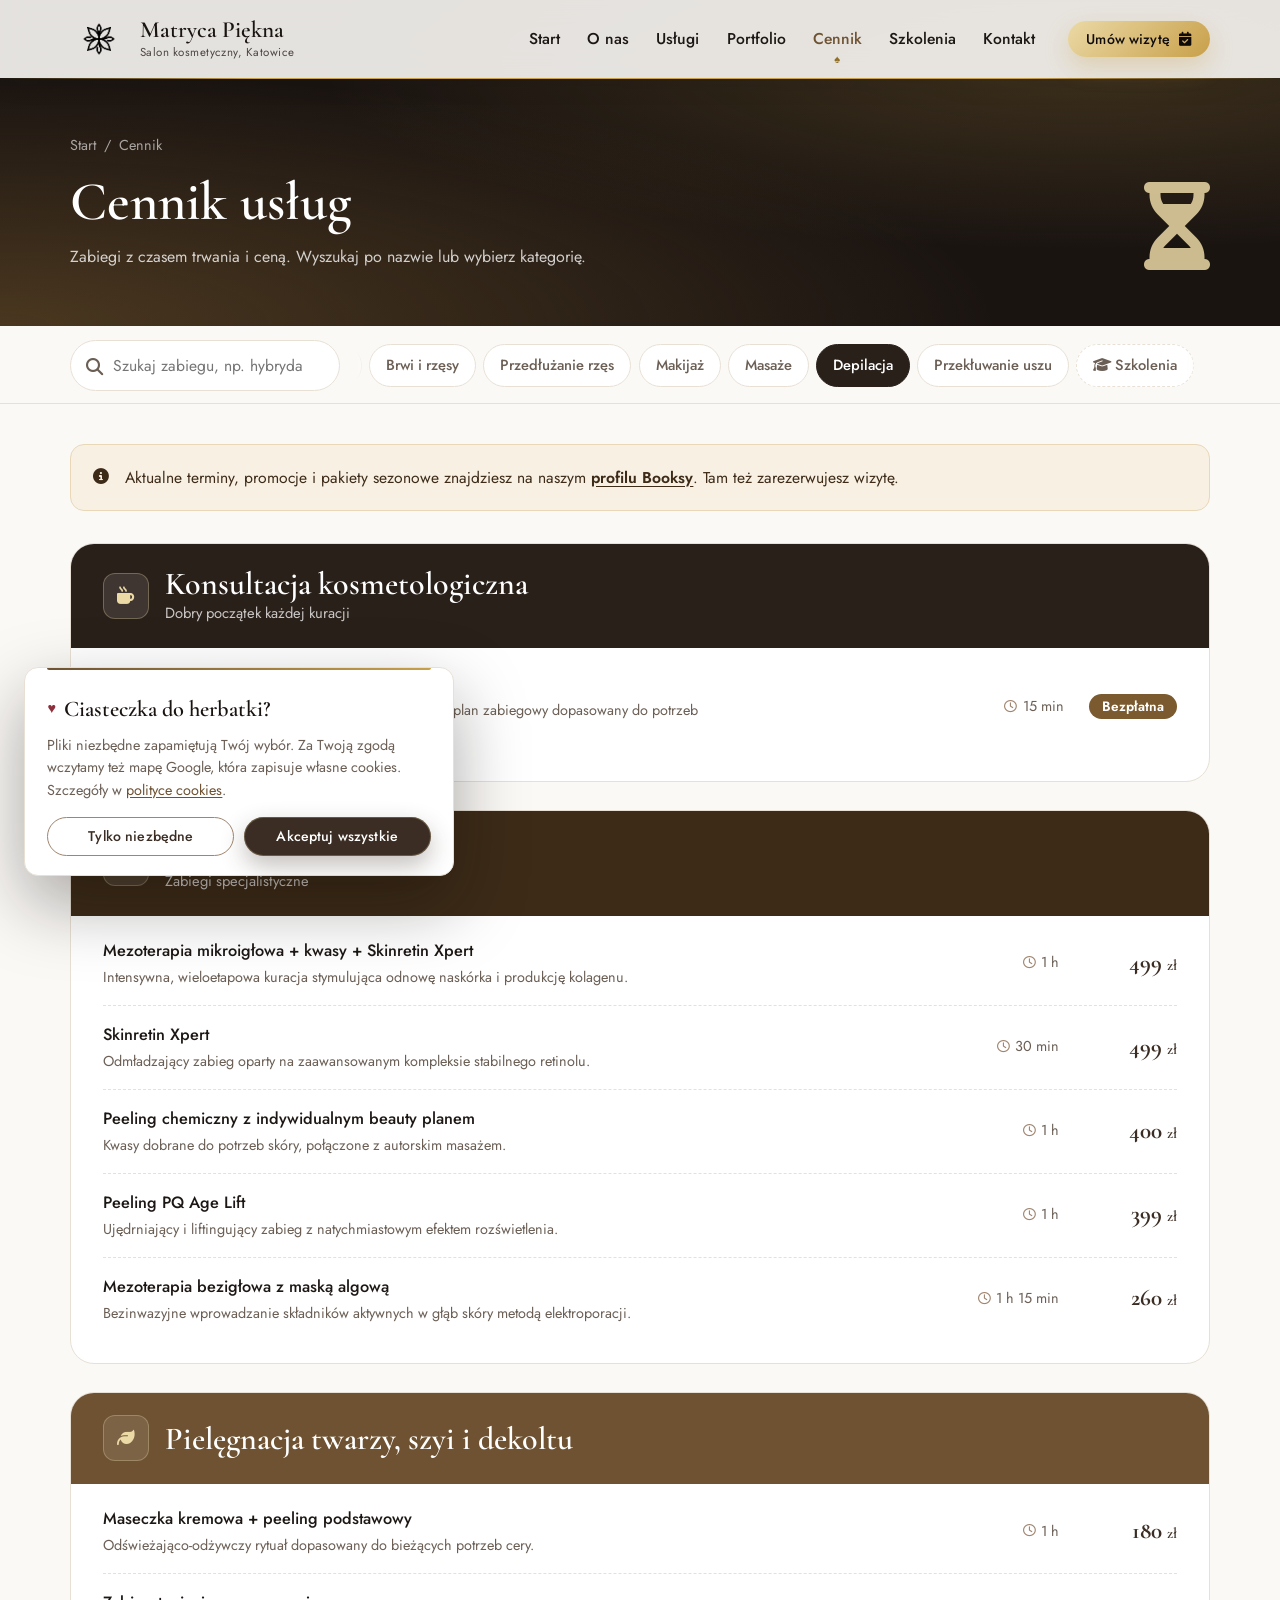
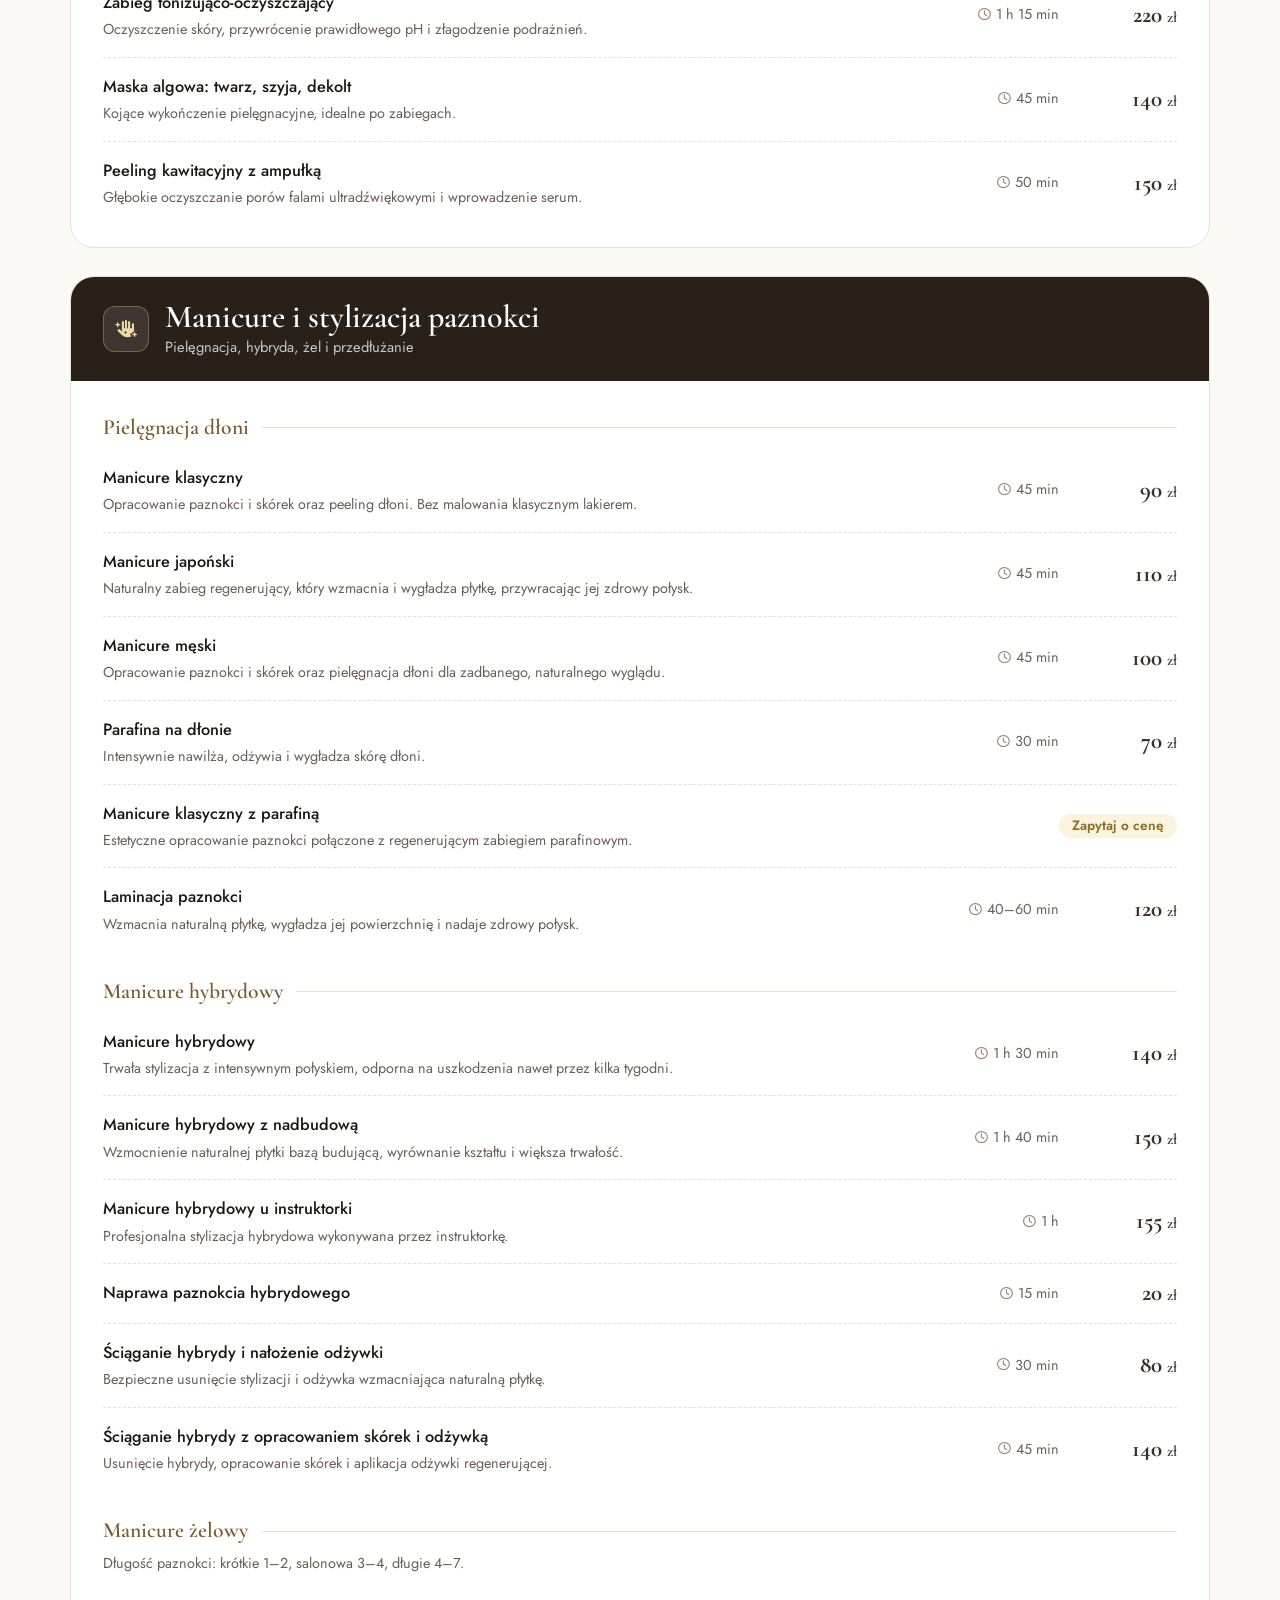
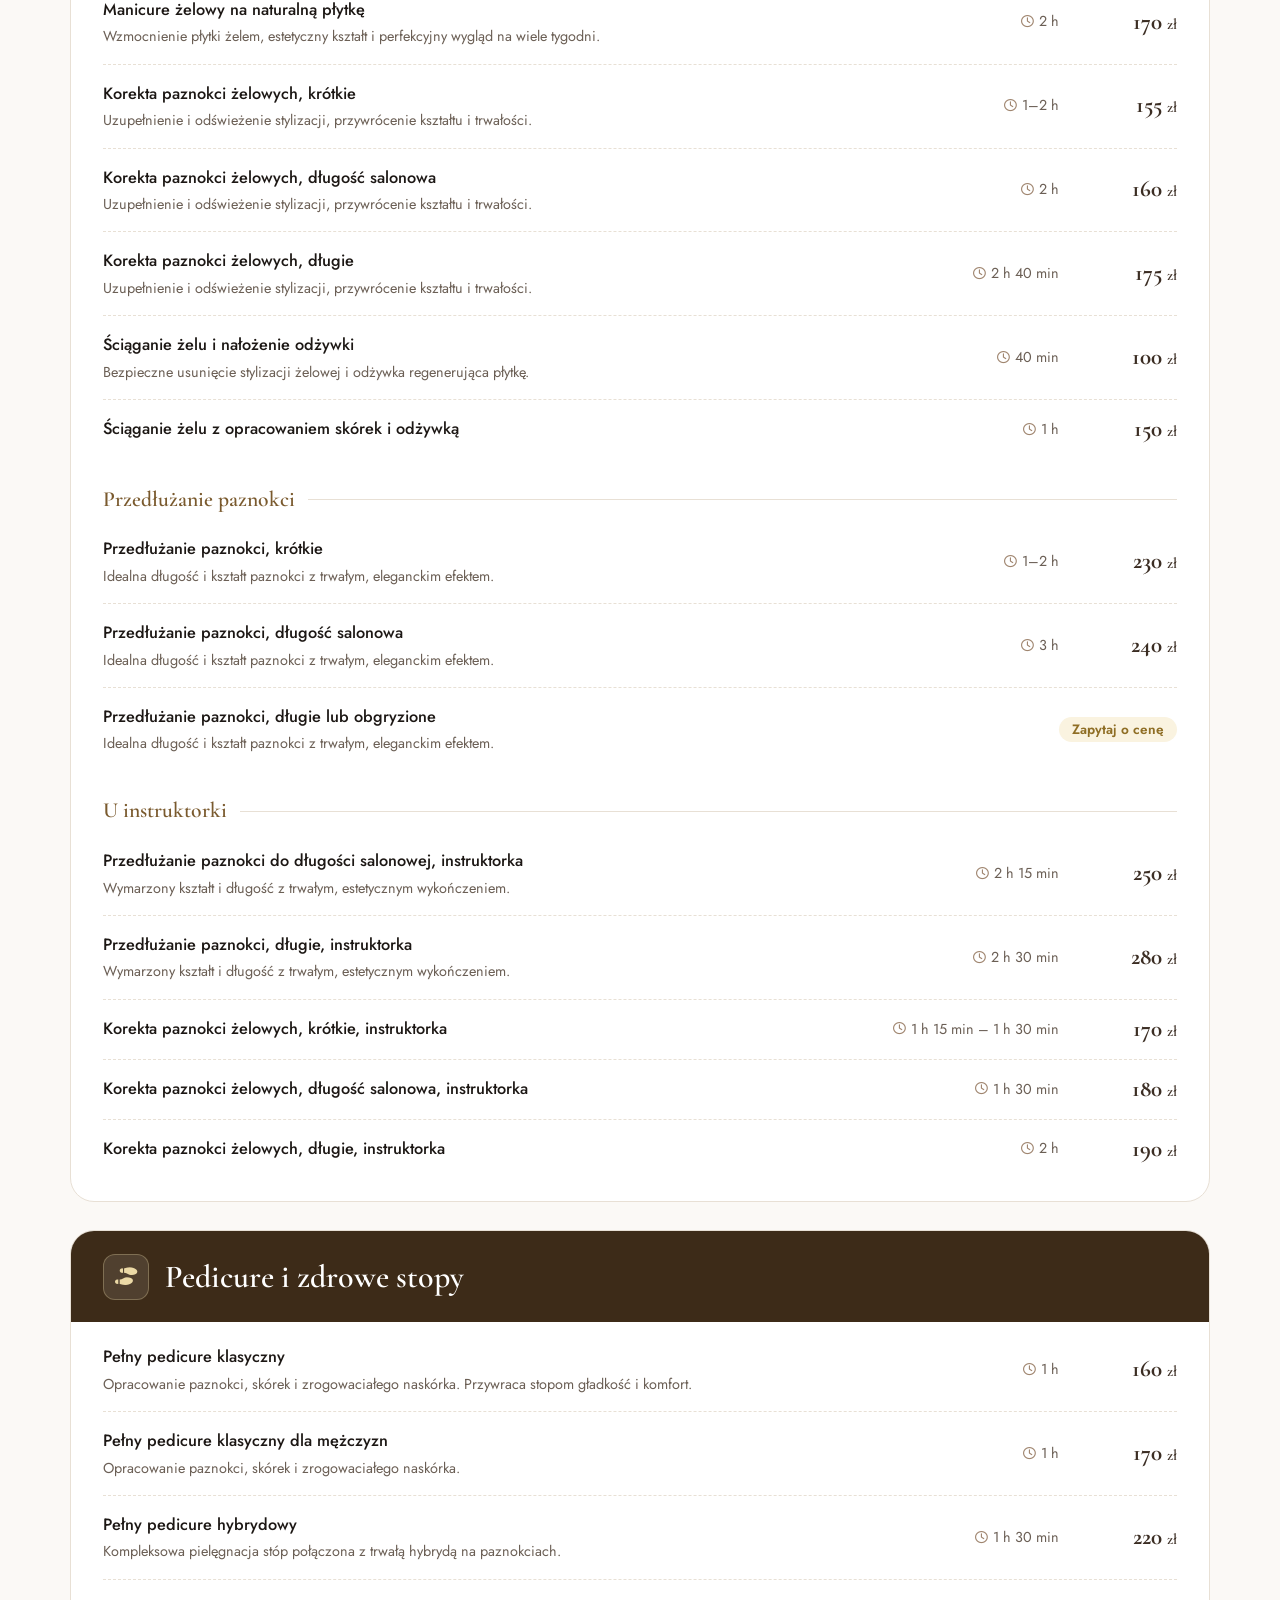
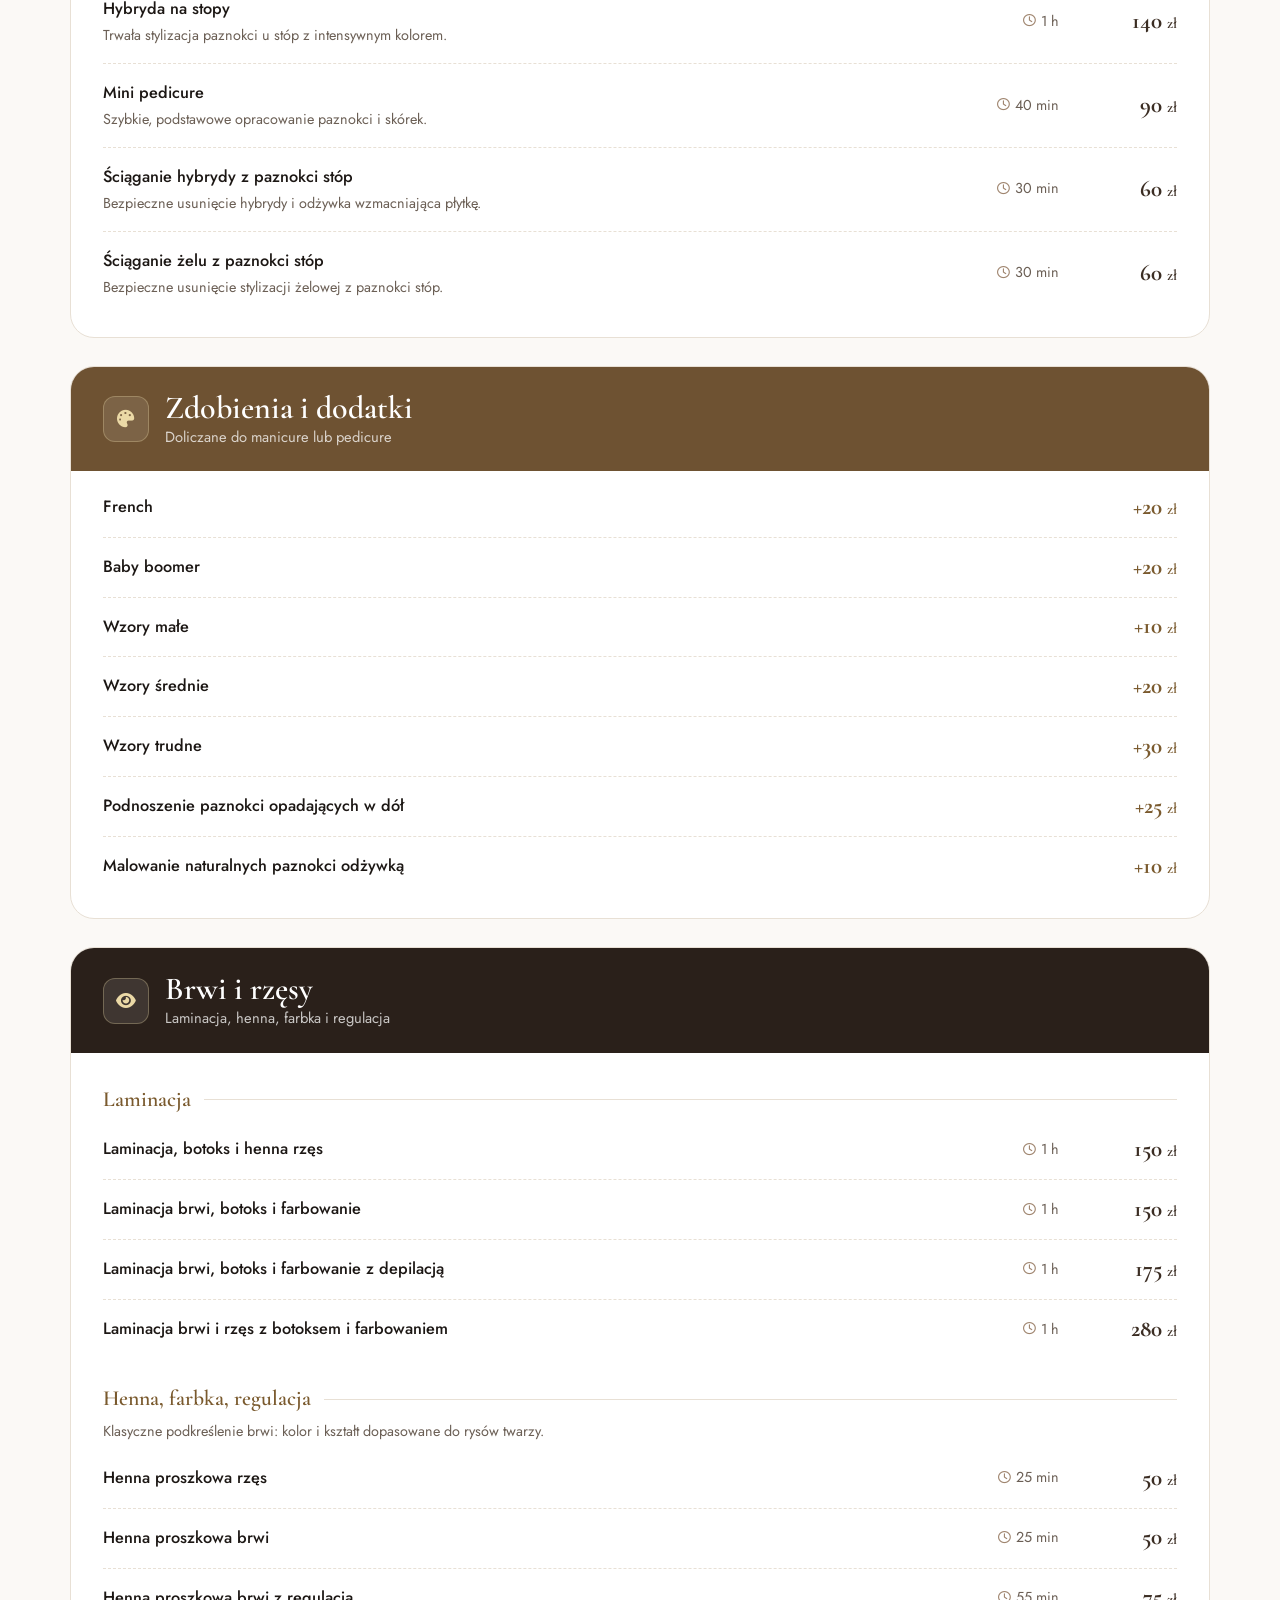
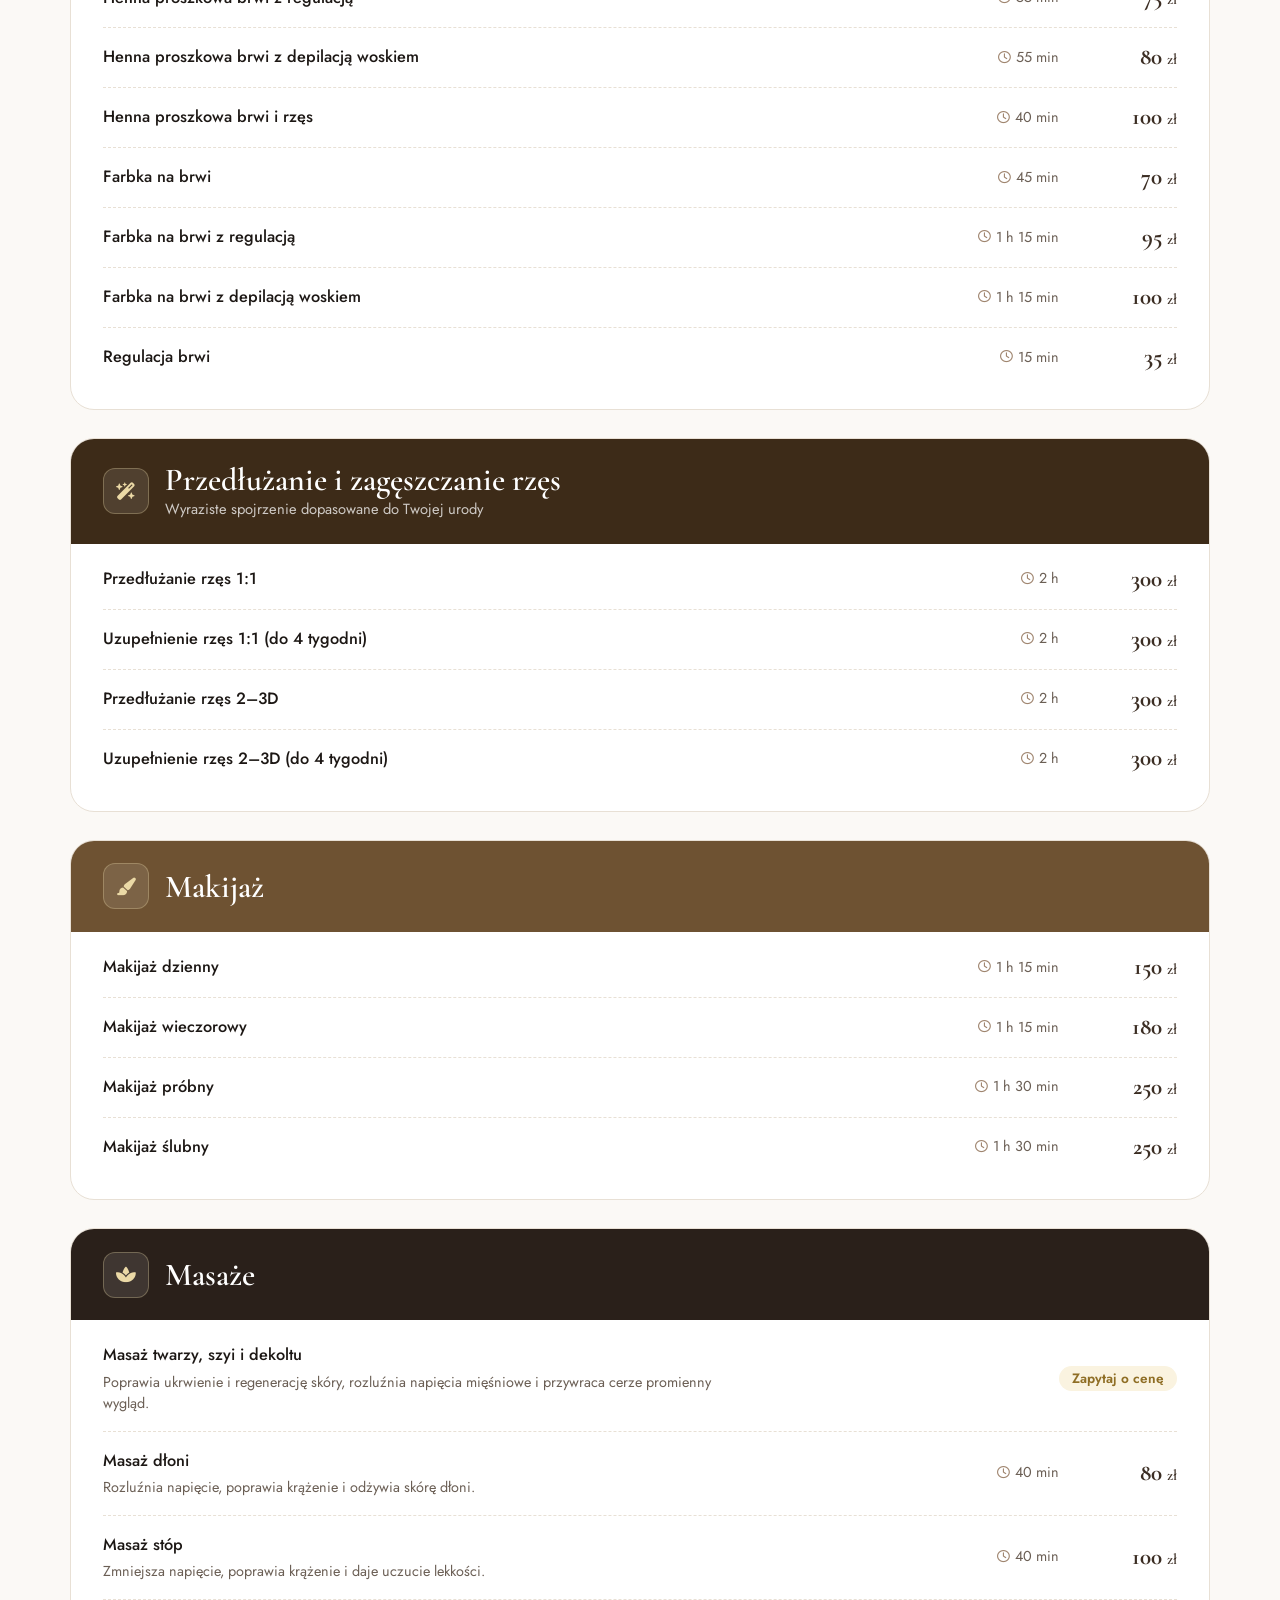
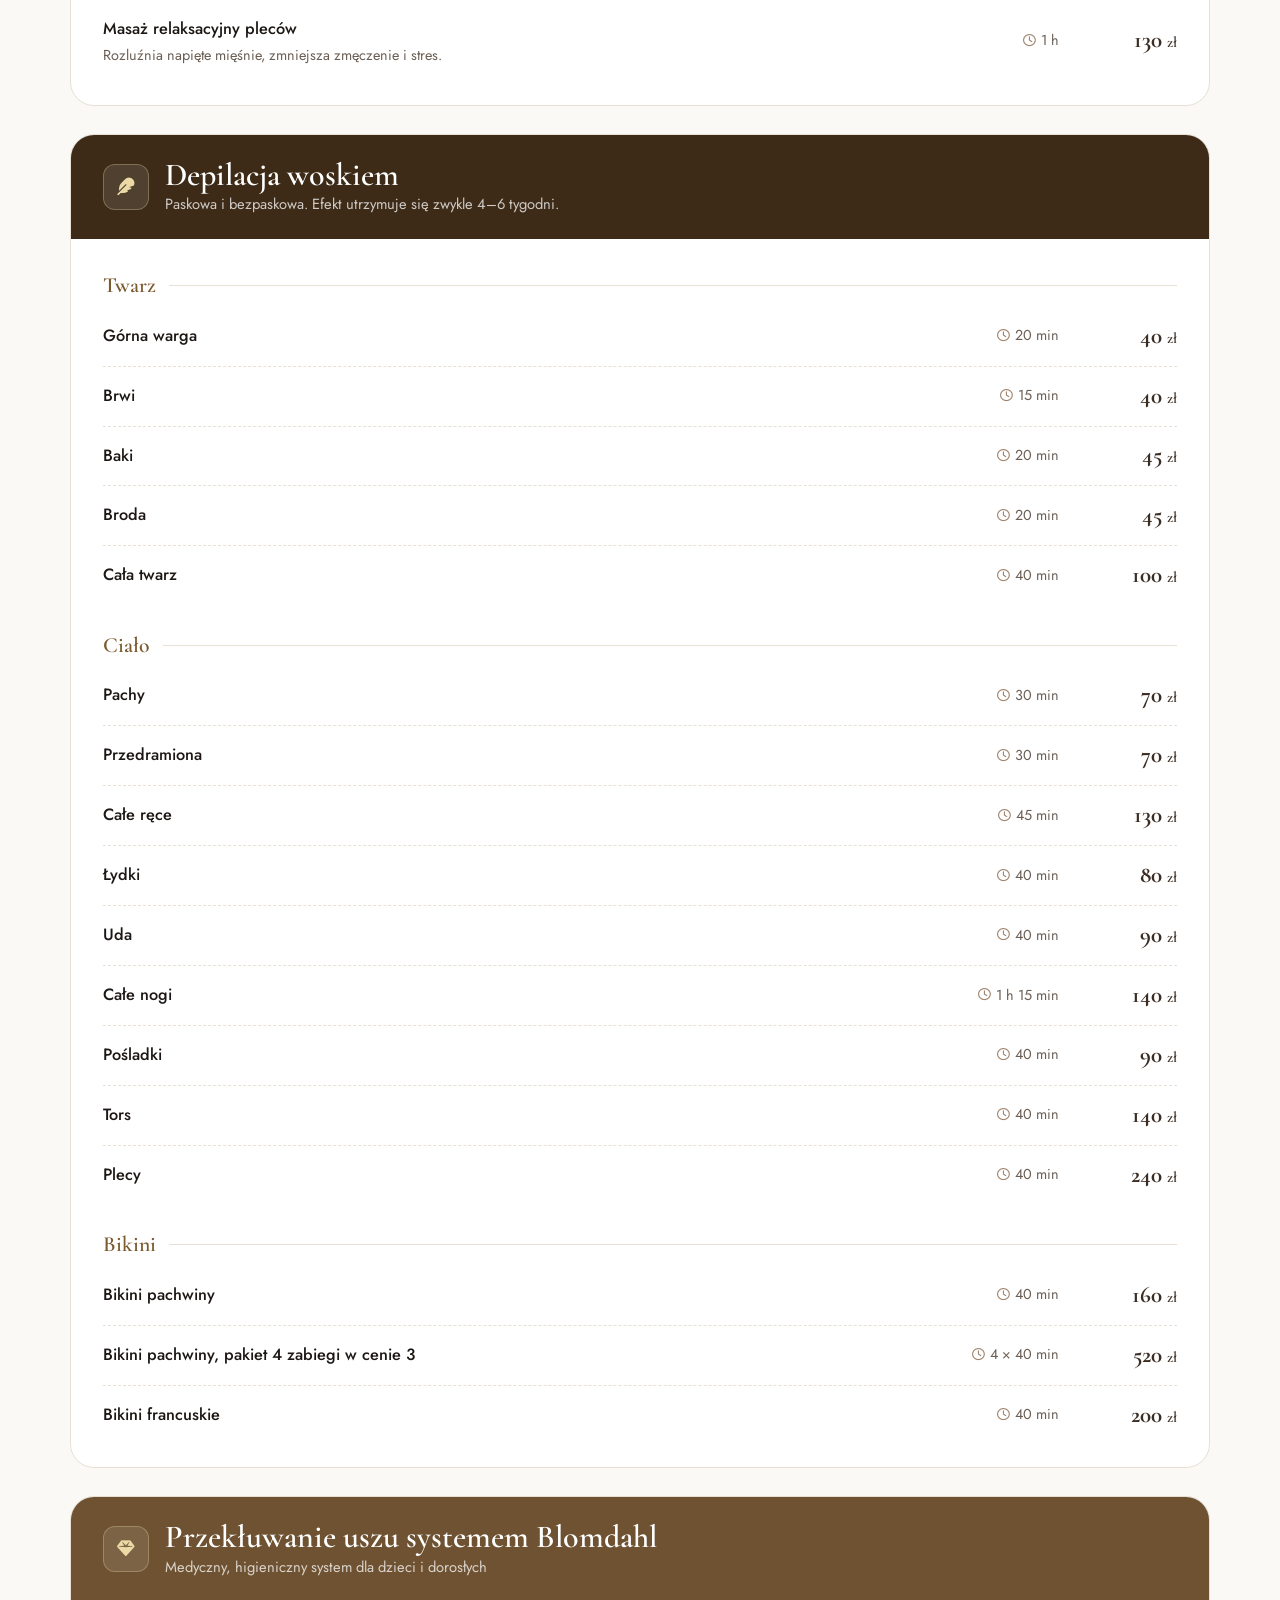
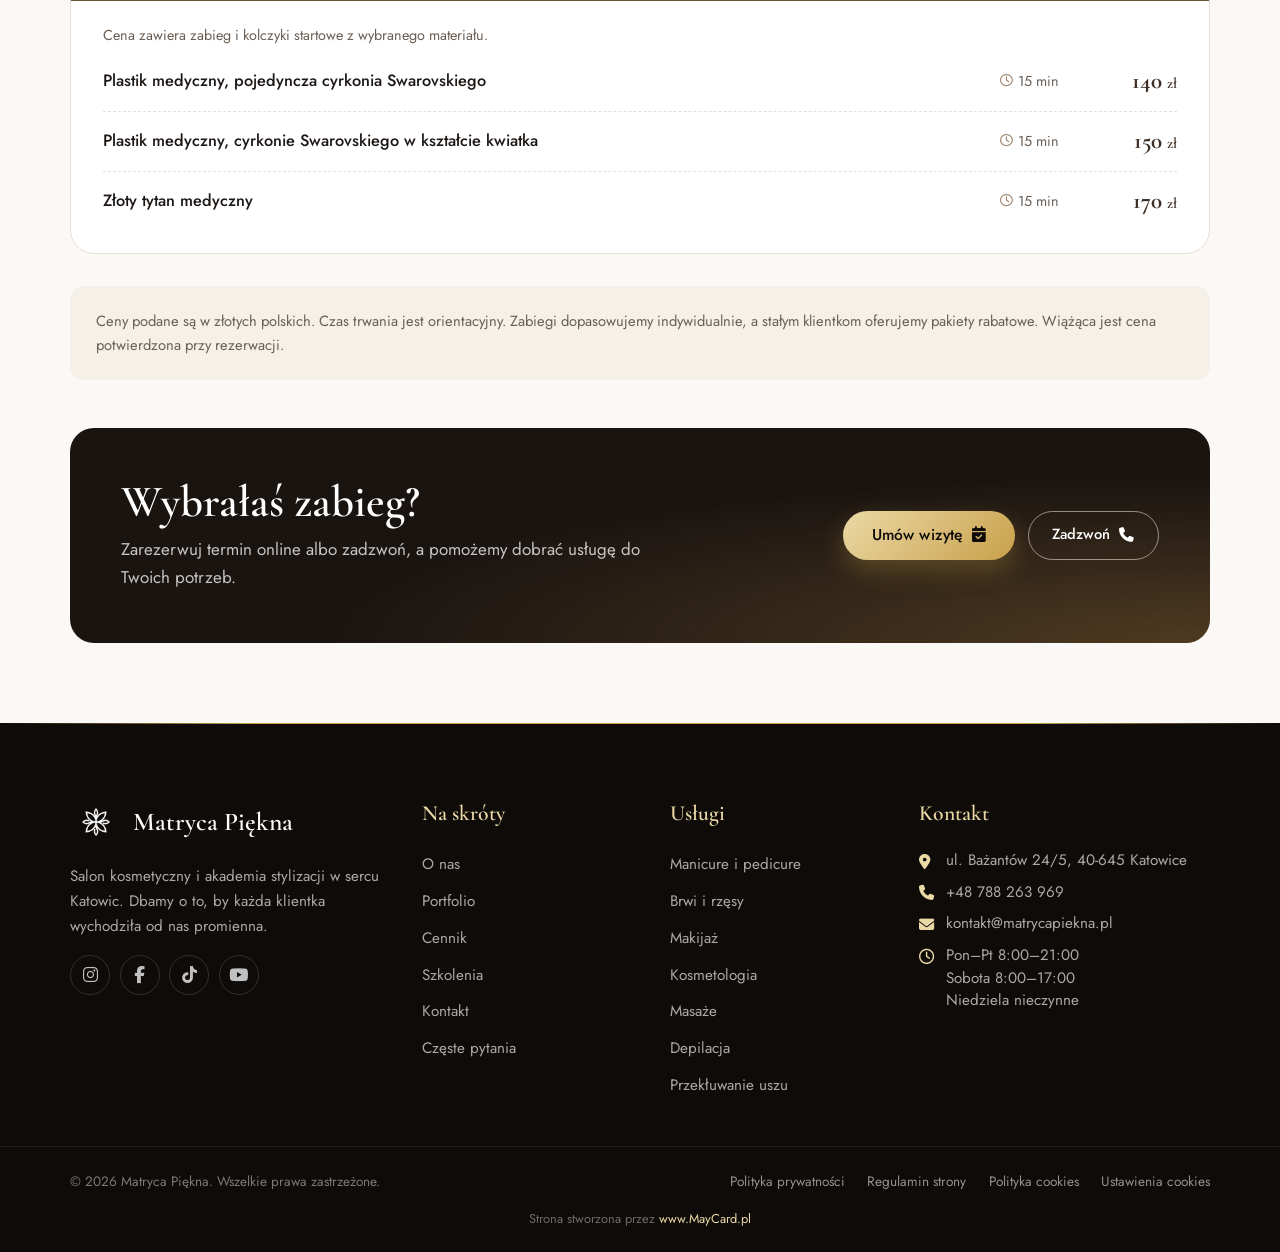
==== commit 105ed94b: "Add files via upload" ====
--- a/cennik.html
+++ b/cennik.html
@@ -5,7 +5,7 @@
   <meta name="viewport" content="width=device-width, initial-scale=1">
   <title>Cennik | Matryca Piękna, salon kosmetyczny Katowice</title>
   <meta name="description" content="Cennik Matrycy Piękna w Katowicach: manicure i pedicure, stylizacja paznokci, brwi i rzęsy, makijaż, kosmetologia, masaże, depilacja woskiem, przekłuwanie uszu Blomdahl.">
-  <meta name="theme-color" content="#2b1240">
+  <meta name="theme-color" content="#1a1411">
 
   <script>document.documentElement.classList.add('js');</script>
 
@@ -13,7 +13,7 @@
   <link rel="preconnect" href="https://fonts.gstatic.com" crossorigin>
   <link href="https://fonts.googleapis.com/css2?family=Cormorant+Garamond:ital,wght@0,500;0,600;0,700;1,500;1,600&family=Jost:wght@400;500;600&display=swap" rel="stylesheet">
   <link rel="stylesheet" href="https://cdnjs.cloudflare.com/ajax/libs/font-awesome/6.5.1/css/all.min.css">
-  <link rel="stylesheet" href="style.css">
+  <link rel="stylesheet" href="style.css?v=20261016">
 
   <link rel="icon" type="image/webp" href="wembp/logo_czarne_przegladarka.webp" media="(prefers-color-scheme: light)">
   <link rel="icon" type="image/webp" href="wembp/logo_biale_przegladarka.webp" media="(prefers-color-scheme: dark)">
@@ -49,7 +49,7 @@
         <a href="https://booksy.com/pl-pl/234844_matryca-piekna_salon-kosmetyczny_11597_katowice" target="_blank" rel="noopener" class="btn btn--gold btn--sm nav-cta">Umów wizytę <i class="fa-solid fa-calendar-check" aria-hidden="true"></i></a>
         <div class="nav-menu__extra">
           <p class="open-status open-status--menu" data-open-status aria-live="polite">Sprawdzam godziny otwarcia…</p>
-          <p><i class="fa-regular fa-clock" aria-hidden="true"></i>Pon–Pt 8:00–20:00, sob. 8:00–15:00</p>
+          <p><i class="fa-regular fa-clock" aria-hidden="true"></i>Pon–Pt 8:00–21:00, sob. 8:00–17:00</p>
           <p><i class="fa-solid fa-phone" aria-hidden="true"></i><a href="tel:+48788263969">+48 788 263 969</a></p>
         </div>
       </nav>
@@ -910,7 +910,7 @@
             <li><i class="fa-solid fa-location-dot" aria-hidden="true"></i>ul. Bażantów 24/5, 40-645 Katowice</li>
             <li><i class="fa-solid fa-phone" aria-hidden="true"></i><a href="tel:+48788263969">+48 788 263 969</a></li>
             <li><i class="fa-solid fa-envelope" aria-hidden="true"></i><a href="mailto:kontakt@matrycapiekna.pl">kontakt@matrycapiekna.pl</a></li>
-            <li><i class="fa-regular fa-clock" aria-hidden="true"></i>Pon–Pt 8:00–20:00<br>Sobota 8:00–15:00<br>Niedziela nieczynne</li>
+            <li><i class="fa-regular fa-clock" aria-hidden="true"></i>Pon–Pt 8:00–21:00<br>Sobota 8:00–17:00<br>Niedziela nieczynne</li>
           </ul>
         </div>
       </div>
@@ -935,6 +935,6 @@
     <i class="fa-solid fa-chevron-up" aria-hidden="true"></i>
   </button>
 
-  <script src="script.js"></script>
+  <script src="script.js?v=20261016"></script>
 </body>
 </html>
--- a/style.css
+++ b/style.css
@@ -1,7 +1,7 @@
 /* ==========================================================================
    MATRYCA PIĘKNA — wspólny arkusz stylów (wszystkie podstrony)
-   Motyw: „Alicja w Krainie Czarów” — głęboki fiolet (Kot z Cheshire),
-   szmaragd, pastele, złoto, karty do gry, zegarki.
+   Motyw: „Alicja w Krainie Czarów” w eleganckiej odsłonie:
+   czerń, espresso, złoto, karty do gry.
    --------------------------------------------------------------------------
    1. Tokeny          7. Usługi             13. Stopka
    2. Baza            8. Portfolio          14. Lightbox       
@@ -14,38 +14,38 @@
 
 /* ── 1. Tokeny ─────────────────────────────────────────────────────────── */
 :root {
-  /* Fiolet Kota z Cheshire */
-  --plum-950: #170a22;
-  --plum-900: #2b1240;
-  --plum-800: #3a1a55;
-  --plum-700: #4a226c;
-  --plum-600: #5b2a86;
-  --plum-400: #9170bd;
-  --plum-200: #cdb8e8;
-  --plum-50:  #f3edfa;
-
-  /* Szmaragd */
-  --emerald-800: #0a4d3e;
-  --emerald-700: #0e6b55;
-  --emerald-500: #2c9a7c;
-  --emerald-200: #bfe8d8;
-  --emerald-50:  #eaf7f1;
+  /* Espresso i czerń — spójne z hero (czerń, złoto, ciemny brąz) */
+  --brown-950: #0e0b09;
+  --brown-900: #1a1411;
+  --brown-800: #2a201a;
+  --brown-700: #3b2d23;
+  --brown-600: #6e5232;
+  --brown-400: #a08670;
+  --brown-200: #e2d3bf;
+  --brown-50:  #f5f0e8;
+
+  /* Brąz antyczny (akcent drugiego planu) */
+  --bronze-800: #3d2b18;
+  --bronze-700: #7a5a2e;
+  --bronze-500: #a8814a;
+  --bronze-200: #e9d8b8;
+  --bronze-50:  #f7f0e3;
 
   /* Złoto */
   --gold-700: #8f6e25;
   --gold-500: #c8a04a;
   --gold-200: #ebd9a6;
 
-  /* Królowa Kier */
-  --rose-600: #b23a5e;
-  --rose-100: #f6d5df;
+  /* Królowa Kier — głębokie wino */
+  --rose-600: #8e2f3c;
+  --rose-100: #f2dcdc;
 
   /* Papier i atrament */
-  --paper:    #fbf8fd;
+  --paper:    #fbf9f6;
   --white:    #ffffff;
-  --ink:      #24142f;
-  --ink-soft: #66577a;
-  --line:     #e6dcef;
+  --ink:      #1c1714;
+  --ink-soft: #6b5f55;
+  --line:     #e8e0d5;
 
   /* Typografia */
   --font-display: 'Cormorant Garamond', 'Times New Roman', Georgia, serif;
@@ -53,6 +53,7 @@
 
   /* Układ */
   --nav-h: 78px;
+  --nav-h-compact: 64px;      /* wysokość paska po przewinięciu */
   --container: 1220px;
   --gutter: clamp(1.1rem, 4vw, 2.5rem);
   --r-sm: 8px;
@@ -60,10 +61,10 @@
   --r-lg: 24px;
   --r-pill: 999px;
 
-  /* Cienie (barwione fioletem, nie szarością) */
-  --shadow-sm: 0 2px 10px rgba(43, 18, 64, 0.07);
-  --shadow-md: 0 14px 34px rgba(43, 18, 64, 0.13);
-  --shadow-lg: 0 28px 70px rgba(23, 10, 34, 0.35);
+  /* Cienie (ciepłe, brązowe) */
+  --shadow-sm: 0 2px 10px rgba(26, 20, 17, 0.07);
+  --shadow-md: 0 14px 34px rgba(26, 20, 17, 0.13);
+  --shadow-lg: 0 28px 70px rgba(14, 11, 9, 0.35);
 
   /* Ruch */
   --ease: cubic-bezier(0.16, 1, 0.3, 1);
@@ -112,7 +113,7 @@
   border-radius: 4px;
 }
 
-::selection { background: var(--plum-200); color: var(--plum-900); }
+::selection { background: var(--brown-200); color: var(--brown-900); }
 
 .skip-link {
   position: absolute;
@@ -120,7 +121,7 @@
   top: -120px;
   z-index: 3000;
   padding: 0.7rem 1.1rem;
-  background: var(--plum-900);
+  background: var(--brown-900);
   color: var(--white);
   border-radius: var(--r-sm);
 }
@@ -151,7 +152,7 @@
 }
 
 .section { padding: clamp(4.5rem, 9vw, 7.5rem) 0; }
-.section--tint { background: var(--plum-50); }
+.section--tint { background: var(--brown-50); }
 
 /* Nagłówek sekcji: tytuł po lewej, opis po prawej */
 .section-head {
@@ -171,7 +172,7 @@
   font-weight: 600;
   line-height: 1.02;
   letter-spacing: -0.01em;
-  color: var(--plum-900);
+  color: var(--brown-900);
 }
 
 .section-title .suit {
@@ -215,28 +216,28 @@
 .btn:active { transform: translateY(0); }
 
 .btn--primary {
-  background: var(--plum-700);
+  background: var(--brown-700);
   color: var(--white);
-  box-shadow: 0 10px 24px rgba(74, 34, 108, 0.3), inset 0 0 0 1px rgba(235, 217, 166, 0.25);
+  box-shadow: 0 10px 24px rgba(59, 45, 35, 0.3), inset 0 0 0 1px rgba(235, 217, 166, 0.25);
 }
 .btn--primary:hover {
-  background: var(--plum-600);
-  box-shadow: 0 14px 30px rgba(74, 34, 108, 0.38), inset 0 0 0 1px var(--gold-200);
+  background: var(--brown-600);
+  box-shadow: 0 14px 30px rgba(59, 45, 35, 0.38), inset 0 0 0 1px var(--gold-200);
 }
 
 .btn--gold {
   background: linear-gradient(135deg, var(--gold-200), var(--gold-500));
-  color: var(--plum-950);
+  color: var(--brown-950);
   box-shadow: 0 10px 24px rgba(200, 160, 74, 0.3);
 }
 .btn--gold:hover { box-shadow: 0 14px 30px rgba(200, 160, 74, 0.42); }
 
 .btn--emerald {
-  background: var(--emerald-700);
+  background: var(--bronze-700);
   color: var(--white);
-  box-shadow: 0 10px 24px rgba(14, 107, 85, 0.28);
-}
-.btn--emerald:hover { background: var(--emerald-800); }
+  box-shadow: 0 10px 24px rgba(122, 90, 46, 0.28);
+}
+.btn--emerald:hover { background: var(--bronze-800); }
 
 .btn--ghost {
   border: 1px solid rgba(255, 255, 255, 0.5);
@@ -245,10 +246,10 @@
 .btn--ghost:hover { border-color: var(--gold-200); color: var(--gold-200); }
 
 .btn--outline {
-  border: 1.5px solid var(--plum-400);
-  color: var(--plum-700);
-}
-.btn--outline:hover { border-color: var(--plum-700); background: var(--plum-50); }
+  border: 1.5px solid var(--brown-400);
+  color: var(--brown-700);
+}
+.btn--outline:hover { border-color: var(--brown-700); background: var(--brown-50); }
 
 .btn--ghost:not(.btn--sm),
 .btn--outline:not(.btn--sm) { padding: 0.8rem 1.45rem; font-size: 0.92rem; }
@@ -264,13 +265,13 @@
   display: flex;
   align-items: center;
   --hdr: 0;                       /* 0 = przezroczysty, 1 = pełne tło (ustawia JS) */
-  transition: transform 0.55s var(--ease), height 0.45s var(--ease);
+  transition: transform 0.55s var(--ease), height 0.55s var(--ease);
   /* Bez will-change/transform w stanie spoczynku: inaczej pełnoekranowe menu
      mobilne (position: fixed) byłoby przycinane do wysokości paska. */
 }
 /* Chowanie paska przy szybkim przewijaniu w dół, powrót przy przewijaniu w górę */
-.site-header.is-hidden { transform: translateY(calc(-100% - 4px)); }
-.site-header.is-compact { height: 64px; }
+.site-header.is-hidden { transform: translateY(-100%); }
+.site-header.is-compact { height: var(--nav-h-compact); }
 .site-header.is-compact .brand__logo { width: 46px; height: 46px; }
 .brand__logo { transition: width 0.45s var(--ease), height 0.45s var(--ease); }
 
@@ -281,10 +282,10 @@
   position: absolute;
   inset: 0;
   z-index: -1;
-  background: rgba(251, 248, 253, 0.9);
+  background: rgba(251, 249, 246, 0.9);
   -webkit-backdrop-filter: blur(14px);
   backdrop-filter: blur(14px);
-  box-shadow: 0 6px 24px rgba(43, 18, 64, 0.08);
+  box-shadow: 0 6px 24px rgba(26, 20, 17, 0.08);
   opacity: var(--hdr);
   transition: opacity 0.25s ease;
 }
@@ -355,7 +356,7 @@
 }
 
 .is-scrolled .brand,
-.page-inner .brand { color: var(--plum-900); }
+.page-inner .brand { color: var(--brown-900); }
 .is-scrolled .brand__logo .logo-light,
 .page-inner .brand__logo .logo-light { opacity: 0; }
 .is-scrolled .brand__logo .logo-dark,
@@ -409,7 +410,7 @@
 .is-scrolled .nav-link:hover,
 .is-scrolled .nav-link.is-active,
 .page-inner .nav-link:hover,
-.page-inner .nav-link.is-active { color: var(--plum-600); }
+.page-inner .nav-link.is-active { color: var(--brown-600); }
 .is-scrolled .nav-link::after,
 .page-inner .nav-link::after { color: var(--gold-700); }
 
@@ -436,7 +437,7 @@
   transition: transform var(--t), opacity var(--t), background var(--t);
 }
 .is-scrolled .nav-toggle span,
-.page-inner .nav-toggle span { background: var(--plum-900); }
+.page-inner .nav-toggle span { background: var(--brown-900); }
 .nav-toggle.is-open span { background: var(--white); }
 .nav-toggle.is-open span:nth-child(1) { transform: translateY(7px) rotate(45deg); }
 .nav-toggle.is-open span:nth-child(2) { opacity: 0; }
@@ -453,32 +454,65 @@
   padding: calc(var(--nav-h) + 2rem) var(--gutter) 7rem;
   overflow: hidden;
   isolation: isolate;
+  clip-path: inset(0);
   text-align: center;
   color: var(--white);
-  background: var(--plum-950);
+  background: #080808;
 }
 
 .hero__bg {
-  position: absolute;
-  inset: -6% 0 0;
+  /* Zdjęcie w tle, przypięte do okna (nie przewija się); widoczne tylko
+     w obrębie hero dzięki clip-path na .hero.
+     Telefon/tablet (≤ 900 px): pionowe venalia.webp, dopasowane do wysokości.
+     Komputer (> 900 px): szeroki venaliabaner.webp na całą szerokość. */
+  position: fixed;
+  top: 0;
+  left: 0;
+  right: 0;
+  height: 100vh;
+  height: 100lvh;
   z-index: -3;
-  /* Tło kolorystyczne zamiast zdjęcia: śliwka → fiolet → szmaragd */
-  background:
-    radial-gradient(ellipse 60% 55% at 18% 20%, rgba(91, 42, 134, 0.75), transparent 70%),
-    radial-gradient(ellipse 55% 50% at 85% 85%, rgba(14, 107, 85, 0.55), transparent 70%),
-    radial-gradient(ellipse 40% 35% at 75% 25%, rgba(200, 160, 74, 0.14), transparent 70%),
-    linear-gradient(165deg, #1c0a2b 0%, var(--plum-900) 45%, #132f28 100%);
-  will-change: transform;
-}
+  background: #080808;
+  overflow: hidden;
+}
+.hero__bg::after {
+  content: "";
+  position: absolute;
+  inset: -12px;                       /* chowa rozmyte krawędzie */
+  background: #080808 url('wembp/venalia.webp') center center / auto 100% no-repeat;
+  /* lekka mgiełka (filtr obejmuje też czarne tło, więc boki pasują do zdjęcia) */
+  filter: blur(1.4px) contrast(0.92) brightness(1.18);
+}
+/* Komputer i większe ekrany: szeroki baner na całą szerokość */
+@media (min-width: 901px) {
+  .hero__bg::after {
+    background-image: url('wembp/venaliabaner.webp');
+    background-size: cover;
+    background-position: center center;
+    filter: blur(1.4px) contrast(0.92) brightness(1.1);
+  }
+}
+
+
+
 
 .hero__veil {
+  /* Neutralny cień pod treścią na środku (bez fioletu) */
   position: absolute;
   inset: 0;
   z-index: -2;
   background:
-    radial-gradient(ellipse at 78% 22%, rgba(200, 160, 74, 0.2), transparent 55%),
-    linear-gradient(170deg, rgba(23, 10, 34, 0.35) 0%, rgba(58, 26, 85, 0.15) 50%, rgba(10, 77, 62, 0.2) 100%);
-}
+    radial-gradient(ellipse 30% 26% at 50% 50%, rgba(0, 0, 0, 0.22), transparent 75%),
+    linear-gradient(180deg, rgba(0, 0, 0, 0.15) 0%, transparent 22%, transparent 82%, rgba(0, 0, 0, 0.22) 100%);
+}
+.hero__content { text-shadow: 0 1px 12px rgba(0, 0, 0, 0.55), 0 1px 3px rgba(0, 0, 0, 0.4); }
+.hero__content .btn { text-shadow: none; }
+.hero__content .btn--ghost { background: rgba(0, 0, 0, 0.28); border-color: rgba(255, 255, 255, 0.45); }
+.hero__content .btn--ghost:hover { background: rgba(0, 0, 0, 0.4); }
+.hero__brand { margin: 0; line-height: 0; font-size: inherit; }
+/* Nad zdjęciem pasek menu jest przezroczysty — cień pod napisami dla czytelności */
+body:not(.page-inner) .site-header:not(.is-scrolled) .brand,
+body:not(.page-inner) .site-header:not(.is-scrolled) .nav-link { text-shadow: 0 1px 8px rgba(0, 0, 0, 0.45); }
 
 .hero__content {
   position: relative;
@@ -490,7 +524,8 @@
 }
 
 .hero__logo {
-  width: min(300px, 70vw);
+  width: min(540px, 86vw);
+  height: auto;
   margin: 0 0 1.2rem;
   filter: drop-shadow(0 12px 30px rgba(0, 0, 0, 0.35));
 }
@@ -527,7 +562,7 @@
   color: rgba(255, 255, 255, 0.72);
 }
 .hero__facts li { display: flex; align-items: center; gap: 0.5rem; }
-.hero__facts i { color: var(--emerald-200); }
+.hero__facts i { color: var(--bronze-200); }
 
 /* Kieszonkowy zegarek Białego Królika */
 .hero__watch {
@@ -559,7 +594,7 @@
   place-items: center;
   border-radius: 9px;
   background: var(--paper);
-  color: var(--plum-900);
+  color: var(--brown-900);
   font-size: clamp(1.5rem, 2.4vw, 2.1rem);
   box-shadow: 0 18px 40px rgba(0, 0, 0, 0.35), inset 0 0 0 4px var(--paper), inset 0 0 0 5px var(--gold-200);
   pointer-events: none;
@@ -652,11 +687,11 @@
   border-radius: 50%;
   font-size: 1.35rem;
   color: var(--white);
-  background: var(--emerald-700);
-  box-shadow: 0 0 0 6px var(--emerald-50);
-}
-.feature:nth-child(2) .feature__icon { background: var(--plum-600); box-shadow: 0 0 0 6px var(--plum-50); }
-.feature:nth-child(3) .feature__icon { background: var(--gold-500); color: var(--plum-950); box-shadow: 0 0 0 6px #faf3e0; }
+  background: var(--bronze-700);
+  box-shadow: 0 0 0 6px var(--bronze-50);
+}
+.feature:nth-child(2) .feature__icon { background: var(--brown-600); box-shadow: 0 0 0 6px var(--brown-50); }
+.feature:nth-child(3) .feature__icon { background: var(--gold-500); color: var(--brown-950); box-shadow: 0 0 0 6px #faf3e0; }
 
 .feature h3 {
   font-family: var(--font-display);
@@ -664,14 +699,14 @@
   font-weight: 600;
   line-height: 1.15;
   margin-bottom: 0.6rem;
-  color: var(--plum-900);
+  color: var(--brown-900);
 }
 .feature p { font-size: 0.98rem; color: var(--ink-soft); }
 
 /* ── 7. Usługi ─────────────────────────────────────────────────────────── */
 .services {
   position: relative;
-  background: var(--plum-900);
+  background: var(--brown-900);
   color: var(--white);
   overflow: hidden;
   isolation: isolate;
@@ -682,7 +717,7 @@
   inset: 0;
   z-index: -1;
   background:
-    radial-gradient(ellipse at 15% 0%, rgba(14, 107, 85, 0.45), transparent 55%),
+    radial-gradient(ellipse at 15% 0%, rgba(122, 90, 46, 0.45), transparent 55%),
     radial-gradient(ellipse at 90% 100%, rgba(200, 160, 74, 0.16), transparent 50%),
     transparent;
 }
@@ -714,7 +749,7 @@
 }
 .service-tile i {
   font-size: 1.35rem;
-  color: var(--emerald-200);
+  color: var(--bronze-200);
   margin-bottom: auto;
   padding-bottom: 1.5rem;
 }
@@ -738,8 +773,8 @@
 .marquee {
   overflow: hidden;
   padding: 0.95rem 0;
-
-  color: var(--plum-900);
+  background: linear-gradient(90deg, #efe2bd, var(--gold-200) 50%, #efe2bd);
+  color: var(--brown-900);
   border-block: 1px solid rgba(200, 160, 74, 0.55);
 }
 .marquee__track {
@@ -761,7 +796,7 @@
   font-weight: 500;
   white-space: nowrap;
 }
-.marquee .suit { color: var(--plum-600); font-size: 0.9rem; }
+.marquee .suit { color: var(--brown-600); font-size: 0.9rem; }
 .marquee .suit-h, .marquee .suit-d { color: var(--rose-600); }
 @keyframes marquee { to { transform: translateX(-50%); } }
 
@@ -785,10 +820,10 @@
   border: 1px solid var(--line);
   transition: border-color var(--t-fast), color var(--t-fast), background var(--t-fast);
 }
-.filter-btn:hover { border-color: var(--plum-400); color: var(--plum-700); }
+.filter-btn:hover { border-color: var(--brown-400); color: var(--brown-700); }
 .filter-btn.is-active {
-  background: var(--plum-800);
-  border-color: var(--plum-800);
+  background: var(--brown-800);
+  border-color: var(--brown-800);
   color: var(--white);
 }
 .filter-btn .count {
@@ -796,10 +831,10 @@
   padding: 0.05rem 0.4rem;
   border-radius: var(--r-pill);
   font-size: 0.78rem;
-  background: var(--plum-50);
-  color: var(--plum-700);
-}
-.filter-btn.is-active .count { background: var(--gold-200); color: var(--plum-950); }
+  background: var(--brown-50);
+  color: var(--brown-700);
+}
+.filter-btn.is-active .count { background: var(--gold-200); color: var(--brown-950); }
 
 .photo-grid {
   display: grid;
@@ -812,7 +847,7 @@
   aspect-ratio: 4 / 5;
   overflow: hidden;
   border-radius: var(--r-md);
-  background: var(--plum-50);
+  background: var(--brown-50);
   cursor: zoom-in;
   isolation: isolate;
 }
@@ -831,7 +866,7 @@
   font-weight: 600;
   line-height: 1.2;
   color: var(--white);
-  background: linear-gradient(to top, rgba(23, 10, 34, 0.9), transparent);
+  background: linear-gradient(to top, rgba(14, 11, 9, 0.9), transparent);
   opacity: 0;
   transform: translateY(12px);
   transition: opacity var(--t), transform var(--t);
@@ -866,14 +901,10 @@
   max-width: 780px;
   margin: 0 auto;
 }
-.carousel__viewport { overflow: hidden; padding: 0.5rem 0 1.5rem;  }
+.carousel__viewport { overflow: hidden; padding: 0.5rem 0 1.5rem; }
 .carousel__track {
   display: flex;
   transition: transform 0.75s var(--ease);
-}
-.carousel__viewport{
-  border-radius: var(--r-lg);
-  
 }
 .quote-card {
   flex: 0 0 100%;
@@ -905,7 +936,7 @@
   font-size: 1.35rem;
   font-weight: 700;
   line-height: 1;
-  color: var(--plum-800);
+  color: var(--brown-800);
 }
 .quote-card__corner .suit { font-size: 0.85em; }
 .quote-card__corner--tl { top: 22px; left: 26px; }
@@ -926,7 +957,7 @@
   font-style: italic;
   font-weight: 500;
   line-height: 1.4;
-  color: var(--plum-900);
+  color: var(--brown-900);
 }
 .quote-card figcaption {
   margin-top: 1.6rem;
@@ -944,12 +975,12 @@
   display: grid;
   place-items: center;
   border-radius: 50%;
-  background: var(--plum-800);
+  background: var(--brown-800);
   color: var(--white);
   box-shadow: var(--shadow-md);
   transition: background var(--t-fast), transform var(--t-fast);
 }
-.carousel__btn:hover { background: var(--plum-600); transform: scale(1.06); }
+.carousel__btn:hover { background: var(--brown-600); transform: scale(1.06); }
 .carousel__btn--prev { left: -22px; }
 .carousel__btn--next { right: -22px; }
 
@@ -962,7 +993,7 @@
   width: 11px;
   height: 11px;
   border-radius: 2px;
-  background: var(--plum-200);
+  background: var(--brown-200);
   transform: rotate(45deg);
   transition: background var(--t-fast), transform var(--t-fast);
 }
@@ -980,7 +1011,7 @@
   position: relative;
   padding: clamp(1.8rem, 4vw, 2.6rem);
   border-radius: var(--r-lg);
-  background: var(--plum-900);
+  background: var(--brown-900);
   color: var(--white);
   overflow: hidden;
   isolation: isolate;
@@ -991,7 +1022,7 @@
   inset: 0;
   z-index: -1;
   background:
-    radial-gradient(ellipse at 100% 0%, rgba(14, 107, 85, 0.45), transparent 60%),
+    radial-gradient(ellipse at 100% 0%, rgba(122, 90, 46, 0.45), transparent 60%),
     transparent;
 }
 
@@ -1067,7 +1098,7 @@
   font-size: 1.9rem;
   font-weight: 600;
   line-height: 1.1;
-  color: var(--plum-900);
+  color: var(--brown-900);
 }
 .form-intro { margin: 0.5rem 0 1.6rem; font-size: 0.95rem; color: var(--ink-soft); }
 
@@ -1092,11 +1123,11 @@
 .form-group input:focus,
 .form-group select:focus,
 .form-group textarea:focus {
-  border-color: var(--plum-400);
-  box-shadow: 0 0 0 4px rgba(145, 112, 189, 0.18);
+  border-color: var(--brown-400);
+  box-shadow: 0 0 0 4px rgba(160, 134, 112, 0.18);
 }
 .form-group input::placeholder,
-.form-group textarea::placeholder { color: #a99bb8; }
+.form-group textarea::placeholder { color: #a89c90; }
 
 .form-check {
   display: flex;
@@ -1106,8 +1137,8 @@
   font-size: 0.9rem;
   color: var(--ink-soft);
 }
-.form-check input { margin-top: 0.3rem; width: 17px; height: 17px; accent-color: var(--plum-600); flex-shrink: 0; }
-.form-check button { color: var(--plum-600); text-decoration: underline; text-underline-offset: 2px; }
+.form-check input { margin-top: 0.3rem; width: 17px; height: 17px; accent-color: var(--brown-600); flex-shrink: 0; }
+.form-check button { color: var(--brown-600); text-decoration: underline; text-underline-offset: 2px; }
 
 .has-error input,
 .has-error select,
@@ -1116,13 +1147,22 @@
 
 .form-status { margin-top: 1rem; font-size: 0.92rem; }
 .form-status.is-error { color: var(--rose-600); }
-.form-status.is-success { color: var(--emerald-700); }
+.form-status.is-success { color: var(--bronze-700); }
+.form-status.is-success, .form-status.is-error {
+  padding: 0.8rem 1rem;
+  border-radius: var(--r-sm);
+}
+.form-status.is-success { background: var(--bronze-50); }
+.form-status.is-error { background: #f7e8e8; }
+.contact-form button[disabled] { opacity: 0.7; cursor: progress; }
+/* Pułapka na boty: pole poza ekranem */
+.form-hp { position: absolute; left: -9999px; width: 1px; height: 1px; overflow: hidden; }
 
 /* ── 12. Nagłówek podstron ─────────────────────────────────────────────── */
 .page-hero {
   position: relative;
   padding: calc(var(--nav-h) + clamp(2rem, 5vw, 3.5rem)) 0 clamp(2.2rem, 5vw, 3.5rem);
-  background: var(--plum-900);
+  background: var(--brown-900);
   color: var(--white);
   overflow: hidden;
   isolation: isolate;
@@ -1134,7 +1174,7 @@
   z-index: -1;
   background:
     radial-gradient(ellipse at 85% 20%, rgba(200, 160, 74, 0.2), transparent 50%),
-    radial-gradient(ellipse at 0% 100%, rgba(14, 107, 85, 0.5), transparent 55%),
+    radial-gradient(ellipse at 0% 100%, rgba(122, 90, 46, 0.5), transparent 55%),
     transparent;
 }
 .page-hero__inner {
@@ -1172,7 +1212,7 @@
 
 /* ── 13. Stopka ────────────────────────────────────────────────────────── */
 .site-footer {
-  background: var(--plum-950);
+  background: var(--brown-950);
   color: rgba(255, 255, 255, 0.65);
 }
 .site-footer::before {
@@ -1211,7 +1251,7 @@
   color: rgba(255, 255, 255, 0.75);
   transition: background var(--t), border-color var(--t), color var(--t);
 }
-.social-links a:hover { background: var(--emerald-700); border-color: var(--emerald-700); color: var(--white); }
+.social-links a:hover { background: var(--bronze-700); border-color: var(--bronze-700); color: var(--white); }
 
 .footer-col h2 {
   margin-bottom: 1.1rem;
@@ -1259,7 +1299,7 @@
   display: grid;
   place-items: center;
   border-radius: 50%;
-  background: var(--plum-800);
+  background: var(--brown-800);
   color: var(--gold-200);
   box-shadow: var(--shadow-md);
   opacity: 0;
@@ -1268,7 +1308,7 @@
   transition: opacity var(--t), visibility var(--t), transform var(--t), background var(--t);
 }
 .to-top.is-visible { opacity: 1; visibility: visible; transform: none; }
-.to-top:hover { background: var(--plum-600); }
+.to-top:hover { background: var(--brown-600); }
 .to-top svg {
   position: absolute;
   inset: 0;
@@ -1289,7 +1329,7 @@
   place-items: center;
   padding: 4.5rem 1rem 4rem;
   background:
-    rgba(23, 10, 34, 0.96);
+    rgba(14, 11, 9, 0.96);
   opacity: 0;
   visibility: hidden;
   transition: opacity var(--t), visibility var(--t);
@@ -1338,7 +1378,7 @@
   background: rgba(255, 255, 255, 0.06);
   transition: background var(--t-fast), border-color var(--t-fast);
 }
-.lightbox__btn:hover { background: var(--plum-600); border-color: var(--plum-600); }
+.lightbox__btn:hover { background: var(--brown-600); border-color: var(--brown-600); }
 .lightbox__btn--close { top: 1.2rem; right: 1.2rem; }
 .lightbox__btn--prev { left: 1.2rem; top: 50%; translate: 0 -50%; }
 .lightbox__btn--next { right: 1.2rem; top: 50%; translate: 0 -50%; }
@@ -1349,8 +1389,9 @@
   position: sticky;
   top: var(--nav-h);
   z-index: 50;
+  /* Ten sam czas i krzywa co pasek menu — wyszukiwarka zawsze do niego przylega */
   transition: top 0.55s var(--ease);
-  background: rgba(251, 248, 253, 0.95);
+  background: rgba(251, 249, 246, 0.95);
   -webkit-backdrop-filter: blur(10px);
   backdrop-filter: blur(10px);
   border-bottom: 1px solid var(--line);
@@ -1381,7 +1422,7 @@
   outline: none;
   transition: border-color var(--t-fast), box-shadow var(--t-fast);
 }
-.price-search input:focus { border-color: var(--plum-400); box-shadow: 0 0 0 4px rgba(145, 112, 189, 0.18); }
+.price-search input:focus { border-color: var(--brown-400); box-shadow: 0 0 0 4px rgba(160, 134, 112, 0.18); }
 
 .category-pills {
   position: relative;
@@ -1406,8 +1447,8 @@
   border: 1px solid var(--line);
   transition: background var(--t-fast), color var(--t-fast), border-color var(--t-fast);
 }
-.category-pill:hover { border-color: var(--plum-400); color: var(--plum-700); }
-.category-pill.is-active { background: var(--plum-800); border-color: var(--plum-800); color: var(--white); }
+.category-pill:hover { border-color: var(--brown-400); color: var(--brown-700); }
+.category-pill.is-active { background: var(--brown-800); border-color: var(--brown-800); color: var(--white); }
 .category-pill--link { border-style: dashed; }
 
 .price-layout { padding-block: 2.5rem 5rem; }
@@ -1419,9 +1460,9 @@
   margin-bottom: 2rem;
   padding: 1.2rem 1.4rem;
   border-radius: var(--r-md);
-  background: var(--emerald-50);
-  border: 1px solid var(--emerald-200);
-  color: var(--emerald-800);
+  background: var(--bronze-50);
+  border: 1px solid var(--bronze-200);
+  color: var(--bronze-800);
   font-size: 0.98rem;
 }
 .notice i { margin-top: 0.3rem; }
@@ -1443,11 +1484,11 @@
   align-items: center;
   gap: 1rem;
   padding: 1.4rem clamp(1.2rem, 3vw, 2rem);
-  background: var(--plum-800);
+  background: var(--brown-800);
   color: var(--white);
 }
-.price-section:nth-of-type(3n+2) .price-section__head { background: var(--emerald-800); }
-.price-section:nth-of-type(3n+3) .price-section__head { background: var(--plum-600); }
+.price-section:nth-of-type(3n+2) .price-section__head { background: var(--bronze-800); }
+.price-section:nth-of-type(3n+3) .price-section__head { background: var(--brown-600); }
 
 .price-section__icon {
   flex-shrink: 0;
@@ -1480,7 +1521,7 @@
   font-family: var(--font-display);
   font-size: 1.35rem;
   font-weight: 600;
-  color: var(--emerald-700);
+  color: var(--bronze-700);
 }
 .price-subhead::after { content: ""; flex: 1; height: 1px; background: var(--line); }
 .price-subnote { font-size: 0.9rem; color: var(--ink-soft); margin-bottom: 0.3rem; }
@@ -1504,7 +1545,7 @@
   color: var(--ink-soft);
   white-space: nowrap;
 }
-.price-row__time i { color: var(--plum-400); font-size: 0.85em; }
+.price-row__time i { color: var(--brown-400); font-size: 0.85em; }
 .price-row__price {
   min-width: 92px;
   text-align: right;
@@ -1512,7 +1553,7 @@
   font-size: 1.45rem;
   font-weight: 700;
   line-height: 1;
-  color: var(--plum-700);
+  color: var(--brown-700);
   white-space: nowrap;
 }
 .price-row__price small { font-size: 0.65em; font-weight: 600; }
@@ -1526,25 +1567,25 @@
   font-size: 0.85rem;
   font-weight: 600;
 }
-.price-row__price--free { background: var(--emerald-700); color: var(--white); }
+.price-row__price--free { background: var(--bronze-700); color: var(--white); }
 .price-row__price--ask { background: #faf3e0; color: var(--gold-700); }
-.price-row__price--addon { color: var(--emerald-700); }
+.price-row__price--addon { color: var(--bronze-700); }
 .price-row mark { background: var(--gold-200); color: inherit; border-radius: 3px; padding: 0 2px; }
 
 .price-empty {
   padding: 3rem 1.5rem;
   text-align: center;
   border-radius: var(--r-lg);
-  border: 1.5px dashed var(--plum-200);
+  border: 1.5px dashed var(--brown-200);
   color: var(--ink-soft);
 }
-.price-empty strong { display: block; font-family: var(--font-display); font-size: 1.6rem; color: var(--plum-900); }
+.price-empty strong { display: block; font-family: var(--font-display); font-size: 1.6rem; color: var(--brown-900); }
 
 .fine-print {
   margin-top: 2rem;
   padding: 1.4rem 1.6rem;
   border-radius: var(--r-md);
-  background: var(--plum-50);
+  background: var(--brown-50);
   font-size: 0.92rem;
   color: var(--ink-soft);
 }
@@ -1559,7 +1600,7 @@
   margin-top: 3rem;
   padding: clamp(2rem, 5vw, 3.2rem);
   border-radius: var(--r-lg);
-  background: var(--plum-900);
+  background: var(--brown-900);
   color: var(--white);
   overflow: hidden;
   isolation: isolate;
@@ -1570,7 +1611,7 @@
   inset: 0;
   z-index: -1;
   background:
-    radial-gradient(ellipse at 100% 100%, rgba(14, 107, 85, 0.55), transparent 55%),
+    radial-gradient(ellipse at 100% 100%, rgba(122, 90, 46, 0.55), transparent 55%),
     transparent;
 }
 .cta-banner h2 {
@@ -1595,7 +1636,7 @@
   align-items: center;
   padding: 1.2rem 1.4rem;
   border-radius: var(--r-md);
-  background: var(--plum-50);
+  background: var(--brown-50);
 }
 .perk i {
   flex-shrink: 0;
@@ -1605,7 +1646,7 @@
   place-items: center;
   border-radius: 50%;
   background: var(--white);
-  color: var(--emerald-700);
+  color: var(--bronze-700);
 }
 .perk strong { display: block; font-weight: 600; }
 .perk span { font-size: 0.9rem; color: var(--ink-soft); }
@@ -1625,7 +1666,7 @@
   transition: box-shadow var(--t), transform var(--t);
 }
 .course-card:hover { box-shadow: var(--shadow-md); transform: translateY(-4px); }
-.course-card__media { position: relative; aspect-ratio: 16 / 10; overflow: hidden; background: var(--plum-50); }
+.course-card__media { position: relative; aspect-ratio: 16 / 10; overflow: hidden; background: var(--brown-50); }
 .course-card__media img { width: 100%; height: 100%; object-fit: cover; }
 .course-card__badge {
   position: absolute;
@@ -1636,9 +1677,9 @@
   font-size: 0.82rem;
   font-weight: 600;
   background: var(--gold-200);
-  color: var(--plum-950);
-}
-.course-card__badge--new { background: var(--emerald-700); color: var(--white); }
+  color: var(--brown-950);
+}
+.course-card__badge--new { background: var(--bronze-700); color: var(--white); }
 
 /* Metka z ceną — jak karteczka na kapeluszu Szalonego Kapelusznika */
 .hat-tag {
@@ -1652,7 +1693,7 @@
   font-size: 1.5rem;
   font-weight: 700;
   line-height: 1;
-  color: var(--plum-900);
+  color: var(--brown-900);
   background: var(--paper);
   clip-path: polygon(14px 0, 100% 0, 100% 100%, 14px 100%, 0 50%);
   transform: rotate(-4deg);
@@ -1667,7 +1708,7 @@
   height: 7px;
   translate: 0 -50%;
   border-radius: 50%;
-  background: var(--plum-400);
+  background: var(--brown-400);
 }
 
 .course-card__body { display: flex; flex-direction: column; flex: 1; padding: 1.7rem 1.7rem 1.8rem; }
@@ -1676,7 +1717,7 @@
   font-size: 1.75rem;
   font-weight: 600;
   line-height: 1.1;
-  color: var(--plum-900);
+  color: var(--brown-900);
   margin-bottom: 0.7rem;
 }
 .course-card p { flex: 1; font-size: 0.98rem; color: var(--ink-soft); }
@@ -1690,7 +1731,7 @@
   color: var(--ink-soft);
 }
 .course-meta li { display: flex; gap: 0.7rem; align-items: center; }
-.course-meta i { width: 18px; color: var(--emerald-700); }
+.course-meta i { width: 18px; color: var(--bronze-700); }
 .course-card__actions { display: flex; flex-wrap: wrap; gap: 0.6rem; }
 
 /* ── 19. Podstrona kontakt ─────────────────────────────────────────────── */
@@ -1701,9 +1742,9 @@
   font-size: 2rem;
   font-weight: 600;
   line-height: 1.1;
-  color: var(--plum-900);
-}
-.form-check a { color: var(--plum-600); text-decoration: underline; text-underline-offset: 2px; }
+  color: var(--brown-900);
+}
+.form-check a { color: var(--brown-600); text-decoration: underline; text-underline-offset: 2px; }
 
 .contact-card__social {
   display: flex;
@@ -1722,7 +1763,7 @@
   border: 1px solid rgba(235, 217, 166, 0.35);
   transition: background var(--t-fast), color var(--t-fast);
 }
-.contact-card__social a:hover { background: var(--gold-200); color: var(--plum-950); }
+.contact-card__social a:hover { background: var(--gold-200); color: var(--brown-950); }
 
 /* Skrót kontaktu na stronie głównej */
 .contact-teaser { display: flex; flex-direction: column; gap: 1.2rem; }
@@ -1733,10 +1774,10 @@
   gap: 0.2rem;
   padding: 1.1rem 1.2rem;
   border-radius: var(--r-md);
-  background: var(--plum-50);
-}
-.contact-teaser__faq strong { font-family: var(--font-display); font-size: 1.25rem; color: var(--plum-900); }
-.contact-teaser__faq a { color: var(--plum-600); font-weight: 500; }
+  background: var(--brown-50);
+}
+.contact-teaser__faq strong { font-family: var(--font-display); font-size: 1.25rem; color: var(--brown-900); }
+.contact-teaser__faq a { color: var(--brown-600); font-weight: 500; }
 .contact-teaser__faq a:hover { text-decoration: underline; text-underline-offset: 3px; }
 
 /* ── 20. Mapa (ładowana po zgodzie) ────────────────────────────────────── */
@@ -1745,7 +1786,7 @@
   border-radius: var(--r-lg);
   overflow: hidden;
   border: 1px solid var(--line);
-  background: var(--plum-50);
+  background: var(--brown-50);
   aspect-ratio: 21 / 8;
   min-height: 320px;
   position: relative;
@@ -1761,12 +1802,12 @@
   padding: 2rem;
   text-align: center;
   background:
-    radial-gradient(ellipse at 50% 120%, rgba(14, 107, 85, 0.14), transparent 60%),
-    var(--plum-50);
-}
-.map-consent i { font-size: 2rem; color: var(--plum-400); }
+    radial-gradient(ellipse at 50% 120%, rgba(122, 90, 46, 0.14), transparent 60%),
+    var(--brown-50);
+}
+.map-consent i { font-size: 2rem; color: var(--brown-400); }
 .map-consent p { max-width: 46ch; font-size: 0.95rem; color: var(--ink-soft); }
-.map-consent p a { color: var(--plum-600); text-decoration: underline; text-underline-offset: 2px; }
+.map-consent p a { color: var(--brown-600); text-decoration: underline; text-underline-offset: 2px; }
 .map-consent__actions { display: flex; flex-wrap: wrap; justify-content: center; gap: 0.6rem; }
 
 /* ── 21. FAQ ───────────────────────────────────────────────────────────── */
@@ -1786,7 +1827,7 @@
   background: var(--white);
   border: 1px solid var(--line);
 }
-.faq-help strong { display: block; font-family: var(--font-display); font-size: 1.35rem; color: var(--plum-900); }
+.faq-help strong { display: block; font-family: var(--font-display); font-size: 1.35rem; color: var(--brown-900); }
 .faq-help p { margin: 0.3rem 0 1rem; font-size: 0.95rem; color: var(--ink-soft); }
 .faq-help__actions { display: flex; flex-wrap: wrap; gap: 0.5rem; }
 
@@ -1799,7 +1840,7 @@
   font-family: var(--font-display);
   font-size: 1.5rem;
   font-weight: 600;
-  color: var(--plum-900);
+  color: var(--brown-900);
 }
 .faq-group__title .suit { font-size: 1rem; color: var(--gold-500); }
 .faq-group__title .suit-h, .faq-group__title .suit-d { color: var(--rose-600); }
@@ -1811,7 +1852,7 @@
   border: 1px solid var(--line);
   transition: border-color var(--t-fast), box-shadow var(--t-fast);
 }
-.faq-item[open] { border-color: var(--plum-200); box-shadow: var(--shadow-sm); }
+.faq-item[open] { border-color: var(--brown-200); box-shadow: var(--shadow-sm); }
 .faq-item summary {
   display: flex;
   align-items: center;
@@ -1825,7 +1866,7 @@
   border-radius: var(--r-md);
 }
 .faq-item summary::-webkit-details-marker { display: none; }
-.faq-item summary:hover { color: var(--plum-600); }
+.faq-item summary:hover { color: var(--brown-600); }
 .faq-item summary::after {
   content: "";
   flex-shrink: 0;
@@ -1835,8 +1876,8 @@
   background:
     linear-gradient(currentColor, currentColor) center / 11px 1.5px no-repeat,
     linear-gradient(currentColor, currentColor) center / 1.5px 11px no-repeat,
-    var(--plum-50);
-  color: var(--plum-600);
+    var(--brown-50);
+  color: var(--brown-600);
   transition: transform var(--t), background-color var(--t-fast);
 }
 .faq-item[open] summary::after {
@@ -1845,7 +1886,7 @@
 }
 .faq-item__body { padding: 0 1.3rem 1.2rem; color: var(--ink-soft); }
 .faq-item__body p + p { margin-top: 0.6rem; }
-.faq-item__body a { color: var(--plum-600); text-decoration: underline; text-underline-offset: 2px; }
+.faq-item__body a { color: var(--brown-600); text-decoration: underline; text-underline-offset: 2px; }
 
 /* ── 22. Strony prawne ─────────────────────────────────────────────────── */
 .legal-layout {
@@ -1859,17 +1900,17 @@
   top: calc(var(--nav-h) + 1.5rem);
   padding: 1.4rem;
   border-radius: var(--r-md);
-  background: var(--plum-50);
+  background: var(--brown-50);
   font-size: 0.92rem;
 }
-.legal-toc strong { display: block; margin-bottom: 0.7rem; font-family: var(--font-display); font-size: 1.2rem; color: var(--plum-900); }
+.legal-toc strong { display: block; margin-bottom: 0.7rem; font-family: var(--font-display); font-size: 1.2rem; color: var(--brown-900); }
 .legal-toc ol { display: grid; gap: 0.35rem; list-style: none; counter-reset: toc; }
 .legal-toc li { counter-increment: toc; display: flex; gap: 0.5rem; }
 .legal-toc li::before { content: counter(toc) "."; color: var(--gold-700); min-width: 1.3em; }
 .legal-toc a { color: var(--ink-soft); }
-.legal-toc a:hover { color: var(--plum-600); }
+.legal-toc a:hover { color: var(--brown-600); }
 .legal-toc__other { margin-top: 1.2rem; padding-top: 1rem; border-top: 1px solid var(--line); display: grid; gap: 0.3rem; }
-.legal-toc__other a { color: var(--plum-600); }
+.legal-toc__other a { color: var(--brown-600); }
 
 .legal-content { max-width: 74ch; counter-reset: sec; }
 .legal-meta {
@@ -1877,8 +1918,8 @@
   margin-bottom: 2rem;
   padding: 0.4rem 0.9rem;
   border-radius: var(--r-pill);
-  background: var(--emerald-50);
-  color: var(--emerald-700);
+  background: var(--bronze-50);
+  color: var(--bronze-700);
   font-size: 0.88rem;
 }
 .legal-content section { scroll-margin-top: calc(var(--nav-h) + 1.5rem); }
@@ -1892,7 +1933,7 @@
   font-size: clamp(1.6rem, 3vw, 1.95rem);
   font-weight: 600;
   line-height: 1.15;
-  color: var(--plum-900);
+  color: var(--brown-900);
 }
 .legal-content h2::before { content: "\00A7\00A0" counter(sec); color: var(--gold-500); }
 .legal-content h3 { margin: 1.2rem 0 0.4rem; font-size: 1.05rem; font-weight: 600; color: var(--ink); }
@@ -1901,21 +1942,21 @@
 .legal-content ul, .legal-content ol { margin: 0.6rem 0 0.4rem 1.3rem; display: grid; gap: 0.35rem; }
 .legal-content ul { list-style: disc; }
 .legal-content ol { list-style: decimal; }
-.legal-content li::marker { color: var(--plum-400); }
-.legal-content a { color: var(--plum-600); text-decoration: underline; text-underline-offset: 2px; }
+.legal-content li::marker { color: var(--brown-400); }
+.legal-content a { color: var(--brown-600); text-decoration: underline; text-underline-offset: 2px; }
 .legal-content strong { color: var(--ink); font-weight: 600; }
 .legal-note {
   margin: 1rem 0;
   padding: 1rem 1.2rem;
   border-left: 3px solid var(--gold-500);
   border-radius: 0 var(--r-sm) var(--r-sm) 0;
-  background: #faf5e6;
+  background: #faf4e6;
   font-size: 0.95rem;
 }
 .table-wrap { overflow-x: auto; margin: 1rem 0; border: 1px solid var(--line); border-radius: var(--r-md); }
 .legal-table { width: 100%; border-collapse: collapse; font-size: 0.92rem; min-width: 560px; }
 .legal-table th, .legal-table td { padding: 0.75rem 1rem; text-align: left; vertical-align: top; border-bottom: 1px solid var(--line); }
-.legal-table th { background: var(--plum-50); color: var(--plum-900); font-weight: 600; }
+.legal-table th { background: var(--brown-50); color: var(--brown-900); font-weight: 600; }
 .legal-table tr:last-child td { border-bottom: 0; }
 .legal-table td { color: var(--ink-soft); }
 .legal-actions { margin-top: 1rem; }
@@ -1945,7 +1986,7 @@
   position: absolute;
   top: 0; left: 1.4rem; right: 1.4rem;
   height: 2px;
-  background: linear-gradient(90deg, var(--plum-600), var(--gold-500));
+  background: linear-gradient(90deg, var(--brown-600), var(--gold-500));
   border-radius: 0 0 2px 2px;
 }
 .cookie-banner h2 {
@@ -1955,11 +1996,11 @@
   font-family: var(--font-display);
   font-size: 1.4rem;
   font-weight: 600;
-  color: var(--plum-900);
+  color: var(--brown-900);
 }
 .cookie-banner h2 .suit { font-size: 0.9rem; color: var(--rose-600); }
 .cookie-banner p { margin: 0.4rem 0 1rem; font-size: 0.9rem; line-height: 1.55; color: var(--ink-soft); }
-.cookie-banner p a { color: var(--plum-600); text-decoration: underline; text-underline-offset: 2px; }
+.cookie-banner p a { color: var(--brown-600); text-decoration: underline; text-underline-offset: 2px; }
 .cookie-banner__actions { display: grid; grid-template-columns: 1fr 1fr; gap: 0.6rem; }
 .cookie-banner__actions .btn { width: 100%; justify-content: center; padding-inline: 0.8rem; }
 
@@ -1991,9 +2032,9 @@
     padding: calc(var(--nav-h) + 1rem) 1.5rem 2rem;
     overflow-y: auto;
     background:
-      radial-gradient(ellipse at 85% 5%, rgba(14, 107, 85, 0.5), transparent 50%),
+      radial-gradient(ellipse at 85% 5%, rgba(122, 90, 46, 0.5), transparent 50%),
       radial-gradient(ellipse at 5% 95%, rgba(200, 160, 74, 0.22), transparent 45%),
-      var(--plum-900);
+      var(--brown-900);
     clip-path: circle(0% at calc(100% - 46px) 39px);
     visibility: hidden;
     transition: clip-path 0.7s var(--ease), visibility 0s linear 0.7s;
@@ -2115,6 +2156,7 @@
 }
 
 /* ── 17b. Telefony i małe tablety: dopasowanie, drobne animacje ─────────── */
+.header-compact .price-toolbar { top: var(--nav-h-compact); }
 .header-hidden .price-toolbar { top: 0; }
 [data-pricelist] { overflow-anchor: none; }
 .price-row.is-first-hit { animation: firstHit 1.6s ease; }
@@ -2126,8 +2168,8 @@
 .legal-content, .contact-form, .contact-card, .faq-groups { min-width: 0; }
 
 @media (max-width: 768px) {
-  :root { --nav-h: 68px; }
-  .site-header.is-compact { height: 58px; }
+  :root { --nav-h: 68px; --nav-h-compact: 58px; }
+  .site-header.is-compact { height: var(--nav-h-compact); }
   .brand__logo { width: 48px; height: 48px; }
   .site-header.is-compact .brand__logo { width: 40px; height: 40px; }
   .brand__name { font-size: 1.25rem; }
@@ -2137,11 +2179,11 @@
 
   /* Strona główna: mniej treści w hero */
   .hero { min-height: 92svh; padding-bottom: 5rem; }
-  .hero__logo { width: min(210px, 58vw); margin-bottom: 1rem; }
+  .hero__logo { width: min(360px, 86vw); margin-bottom: 1rem; }
   .hero__title { font-size: clamp(1.55rem, 6.4vw, 1.95rem); max-width: 16ch; }
   .hero__text { font-size: 0.95rem; margin: 0.7rem auto 1.5rem; max-width: 32ch; }
   .hero__facts { margin-top: 1.4rem; font-size: 0.82rem; gap: 0.4rem 1.2rem; }
-
+  .hero__facts li:first-child { display: none; }
   .hero__scroll span { display: none; }
   .hero__scroll { bottom: 1.2rem; }
 
@@ -2232,7 +2274,7 @@
     background: var(--white);
     border: 1px solid var(--line);
     border-radius: var(--r-lg);
-    box-shadow: 0 24px 60px rgba(23, 10, 34, 0.35);
+    box-shadow: 0 24px 60px rgba(14, 11, 9, 0.35);
     clip-path: none;
     opacity: 0;
     transform: translateY(-12px) scale(0.98);
@@ -2260,7 +2302,7 @@
     position: fixed;
     inset: 0;
     z-index: 999;
-    background: rgba(23, 10, 34, 0.5);
+    background: rgba(14, 11, 9, 0.5);
     opacity: 0;
     visibility: hidden;
     transition: opacity 0.35s ease, visibility 0s linear 0.35s;
@@ -2273,7 +2315,7 @@
   .page-inner .nav-link {
     font-size: clamp(1.65rem, 6.2vw, 2.1rem);
     padding: 0.25rem 1rem;
-    color: var(--plum-900);
+    color: var(--brown-900);
   }
   .nav-link::after,
   .is-scrolled .nav-link::after,
@@ -2281,15 +2323,15 @@
   .nav-link:hover,
   .nav-link.is-active,
   .is-scrolled .nav-link.is-active,
-  .page-inner .nav-link.is-active { color: var(--plum-600); }
+  .page-inner .nav-link.is-active { color: var(--brown-600); }
 
   .nav-menu__extra { color: var(--ink-soft); }
-  .nav-menu__extra a { color: var(--plum-900); }
+  .nav-menu__extra a { color: var(--brown-900); }
   .nav-menu__extra i { color: var(--gold-500); }
 
   /* „X” zawsze widoczny na jasnym pasku */
   .is-scrolled .nav-toggle.is-open span,
-  .page-inner .nav-toggle.is-open span { background: var(--plum-900); }
+  .page-inner .nav-toggle.is-open span { background: var(--brown-900); }
 }
 
 /* ── 17d. Sekcja „O nas” na telefonie: niższe, poziome karty ───────────── */
@@ -2310,9 +2352,9 @@
     height: 44px;
     margin: 0.15rem 0 0;
     font-size: 1rem;
-    box-shadow: 0 0 0 4px var(--emerald-50);
+    box-shadow: 0 0 0 4px var(--bronze-50);
   }
-  .feature:nth-child(2) .feature__icon { box-shadow: 0 0 0 4px var(--plum-50); }
+  .feature:nth-child(2) .feature__icon { box-shadow: 0 0 0 4px var(--brown-50); }
   .feature:nth-child(3) .feature__icon { box-shadow: 0 0 0 4px #faf3e0; }
   .feature h3 { font-size: 1.3rem; margin-bottom: 0.3rem; }
   .feature p { font-size: 0.92rem; line-height: 1.55; }
@@ -2323,7 +2365,7 @@
 .open-status--menu {
   justify-self: center;
   margin: 0 0 0.4rem;
-  background: var(--plum-50);
+  background: var(--brown-50);
   color: var(--ink);
 }
 @media (max-width: 768px) {
@@ -2339,6 +2381,224 @@
   .service-tile h3 { font-size: 1.2rem; }
   .service-tile p { padding-left: calc(24px + 0.8rem); }
 }
+
+
+
+/* ── 17g. Okno „Zapytaj o termin” (szkolenia) ───────────────────────── */
+.inquiry-dialog {
+  width: min(620px, calc(100vw - 2rem));
+  max-height: calc(100vh - 2rem);
+  max-height: calc(100dvh - 2rem);
+  margin: auto;
+  padding: 0;
+  border: 0;
+  border-radius: var(--r-lg);
+  background: transparent;
+  color: var(--ink);
+  overflow: visible;
+}
+.inquiry-dialog::backdrop {
+  background: rgba(14, 11, 9, 0.55);
+  -webkit-backdrop-filter: blur(3px);
+          backdrop-filter: blur(3px);
+}
+.inquiry-dialog[open] { animation: dialogIn 0.4s var(--ease); }
+.inquiry-dialog[open]::backdrop { animation: backdropIn 0.3s ease; }
+@keyframes dialogIn {
+  from { opacity: 0; transform: translateY(16px) scale(0.98); }
+  to   { opacity: 1; transform: none; }
+}
+@keyframes backdropIn { from { opacity: 0; } to { opacity: 1; } }
+
+.inquiry-dialog__inner {
+  position: relative;
+  max-height: inherit;
+  overflow-y: auto;
+  overscroll-behavior: contain;
+  border-radius: var(--r-lg);
+  background: var(--white);
+  box-shadow: 0 30px 70px rgba(14, 11, 9, 0.4);
+}
+.inquiry-dialog__form.contact-form { box-shadow: none; border: 0; margin: 0; }
+.inquiry-dialog__form h2 { padding-right: 2.5rem; margin-bottom: 1rem; }
+.inquiry-dialog__close {
+  position: absolute;
+  top: 1rem;
+  right: 1rem;
+  z-index: 2;
+  width: 40px;
+  height: 40px;
+  display: grid;
+  place-items: center;
+  border-radius: 50%;
+  background: var(--brown-50);
+  color: var(--brown-900);
+  font-size: 1.1rem;
+  transition: background var(--t-fast), transform var(--t-fast);
+}
+.inquiry-dialog__close:hover { background: var(--gold-200); transform: rotate(90deg); }
+
+.inquiry-course {
+  display: grid;
+  gap: 0.2rem;
+  margin-bottom: 1.3rem;
+  padding: 1rem 1.2rem;
+  border-radius: var(--r-md);
+  background: var(--brown-50);
+  border-left: 3px solid var(--gold-500);
+}
+.inquiry-course__label { font-size: 0.8rem; color: var(--ink-soft); }
+.inquiry-course strong {
+  font-family: var(--font-display);
+  font-size: 1.3rem;
+  font-weight: 600;
+  line-height: 1.2;
+  color: var(--brown-900);
+}
+.inquiry-course__meta { display: flex; flex-wrap: wrap; gap: 0.3rem 1.2rem; margin-top: 0.2rem; font-size: 0.9rem; color: var(--ink-soft); }
+.inquiry-course__meta i { margin-right: 0.4rem; color: var(--gold-500); }
+
+@media (max-width: 560px) {
+  .inquiry-dialog { width: calc(100vw - 1rem); max-height: calc(100dvh - 1rem); }
+  .inquiry-dialog__form .form-row { grid-template-columns: minmax(0, 1fr); gap: 0; }
+  .inquiry-course strong { font-size: 1.15rem; }
+}
+
+/* ── 17h. Opinie z Google ───────────────────────────────────────────── */
+.review-card__source {
+  position: absolute;
+  top: 22px;
+  right: 24px;
+  width: 26px;
+  height: 26px;
+}
+.review-card__source svg, .google-summary__logo svg { display: block; width: 100%; height: 100%; }
+.review-card .stars { color: #f4b400; }
+.review-card figcaption {
+  display: grid;
+  justify-items: center;
+  gap: 0.15rem;
+}
+.review-card__avatar {
+  width: 42px;
+  height: 42px;
+  display: grid;
+  place-items: center;
+  margin-bottom: 0.35rem;
+  border-radius: 50%;
+  background: var(--brown-800);
+  color: var(--gold-200);
+  font-family: var(--font-display);
+  font-size: 1.25rem;
+  font-weight: 600;
+}
+.review-card__meta { font-size: 0.85rem; color: var(--ink-soft); }
+
+.google-summary {
+  display: flex;
+  flex-wrap: wrap;
+  align-items: center;
+  justify-content: center;
+  gap: 1rem 1.6rem;
+  max-width: 760px;
+  margin: 2.2rem auto 0;
+  padding: 1.2rem 1.6rem;
+  border-radius: var(--r-md);
+  background: var(--white);
+  border: 1px solid var(--line);
+  box-shadow: var(--shadow-sm);
+}
+.google-summary__logo { width: 34px; height: 34px; flex-shrink: 0; }
+.google-summary__score { display: flex; flex-wrap: wrap; align-items: center; gap: 0.2rem 0.6rem; }
+.google-summary__score strong { font-family: var(--font-display); font-size: 2rem; line-height: 1; color: var(--brown-900); }
+.google-summary__stars { color: #f4b400; font-size: 0.95rem; letter-spacing: 2px; }
+.google-summary__count { font-size: 0.92rem; color: var(--ink-soft); }
+.google-summary__count b { color: var(--ink); }
+.google-summary__actions { display: flex; flex-wrap: wrap; gap: 0.5rem; }
+.google-summary__note {
+  max-width: 60ch;
+  margin: 0.9rem auto 0;
+  text-align: center;
+  font-size: 0.8rem;
+  color: var(--ink-soft);
+}
+@media (max-width: 560px) {
+  .google-summary { flex-direction: column; text-align: center; }
+  .google-summary__score { justify-content: center; }
+  .google-summary__actions { justify-content: center; }
+  .review-card__source { top: 18px; right: 18px; width: 22px; height: 22px; }
+}
+
+
+/* ── 17i. Szkolenia: miejsce, zapowiedź online, szkolenia indywidualne ── */
+.perks { grid-template-columns: repeat(4, 1fr); }
+.training-place {
+  display: flex;
+  flex-wrap: wrap;
+  align-items: center;
+  gap: 1rem 1.4rem;
+  margin: -1.4rem 0 1.6rem;
+  padding: 1.2rem 1.4rem;
+  border-radius: var(--r-md);
+  background: var(--brown-900);
+  color: var(--white);
+}
+.training-place__icon {
+  width: 48px; height: 48px; flex-shrink: 0;
+  display: grid; place-items: center;
+  border-radius: 50%;
+  background: rgba(235, 217, 166, 0.14);
+  color: var(--gold-200);
+  font-size: 1.2rem;
+}
+.training-place__text { flex: 1; min-width: 220px; display: grid; gap: 0.1rem; }
+.training-place__label { font-size: 0.8rem; color: var(--gold-200); }
+.training-place__text strong { font-family: var(--font-display); font-size: 1.45rem; font-weight: 600; line-height: 1.2; }
+.training-place__text span:last-child { font-size: 0.88rem; color: rgba(255, 255, 255, 0.7); }
+.training-place .btn--outline { color: var(--white); border-color: rgba(255, 255, 255, 0.35); }
+.training-place .btn--outline:hover { background: var(--gold-200); color: var(--brown-900); border-color: var(--gold-200); }
+
+.training-notices {
+  display: grid;
+  grid-template-columns: repeat(2, minmax(0, 1fr));
+  gap: 1rem;
+  margin-bottom: 3rem;
+}
+.training-notice {
+  position: relative;
+  display: flex;
+  flex-direction: column;
+  align-items: flex-start;
+  gap: 0.6rem;
+  padding: 1.5rem 1.6rem;
+  border-radius: var(--r-md);
+  background: var(--white);
+  border: 1px solid var(--line);
+}
+.training-notice--soon { border-color: var(--gold-500); background: linear-gradient(135deg, #fbf6ea, var(--white) 70%); }
+.training-notice h2 {
+  display: flex; align-items: center; gap: 0.6rem;
+  font-family: var(--font-display);
+  font-size: 1.5rem; font-weight: 600; line-height: 1.2;
+  color: var(--brown-900);
+}
+.training-notice h2 i { font-size: 1.05rem; color: var(--bronze-700); }
+.training-notice p { color: var(--ink-soft); font-size: 0.95rem; flex: 1; }
+.training-notice__badge {
+  padding: 0.25rem 0.75rem;
+  border-radius: var(--r-pill);
+  background: var(--gold-500);
+  color: var(--brown-900);
+  font-size: 0.78rem;
+  font-weight: 600;
+}
+@media (max-width: 1100px) { .perks { grid-template-columns: repeat(2, 1fr); } }
+@media (max-width: 768px) {
+  .training-notices { grid-template-columns: minmax(0, 1fr); }
+  .training-place { margin-top: -1.8rem; }
+  .training-place .btn { width: 100%; justify-content: center; }
+}
+@media (max-width: 560px) { .perks { grid-template-columns: 1fr; } }
 
 /* ── 18. Ruch / druk ───────────────────────────────────────────────────── */
 @media (prefers-reduced-motion: reduce) {
